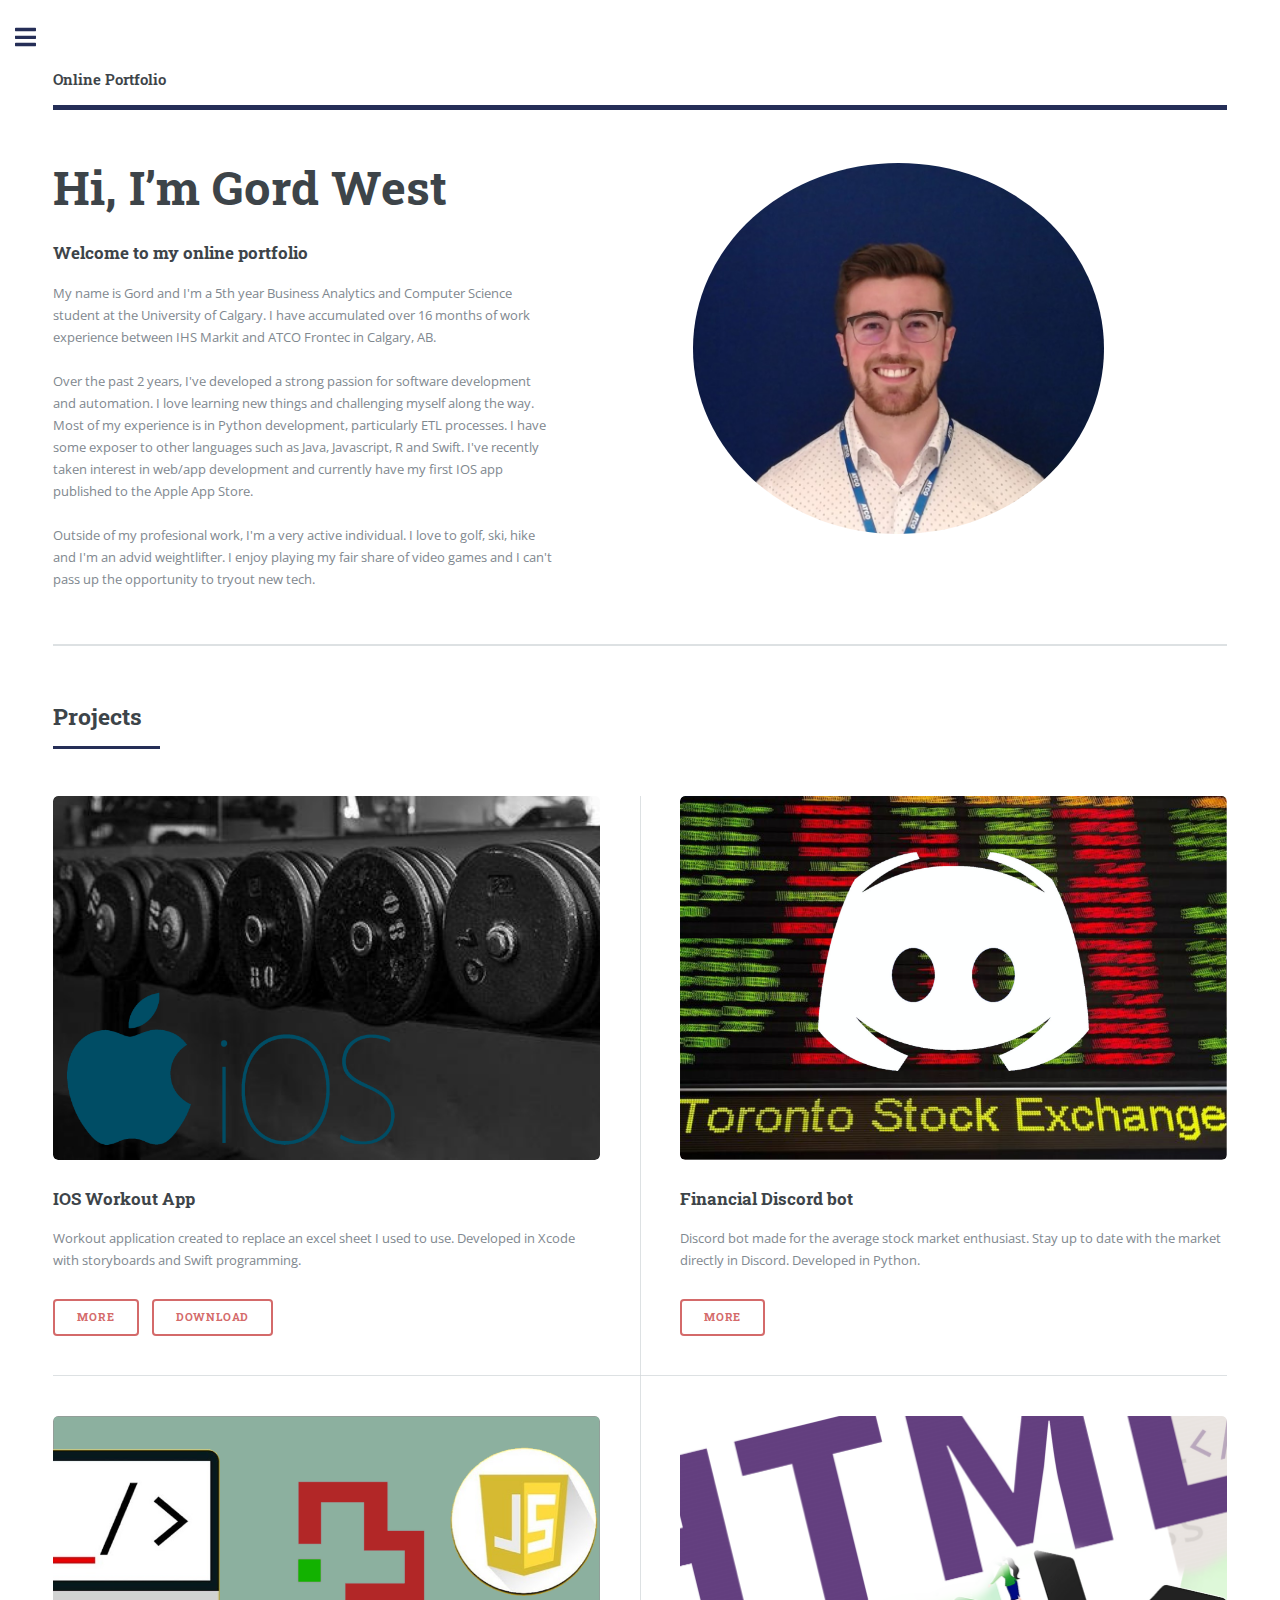
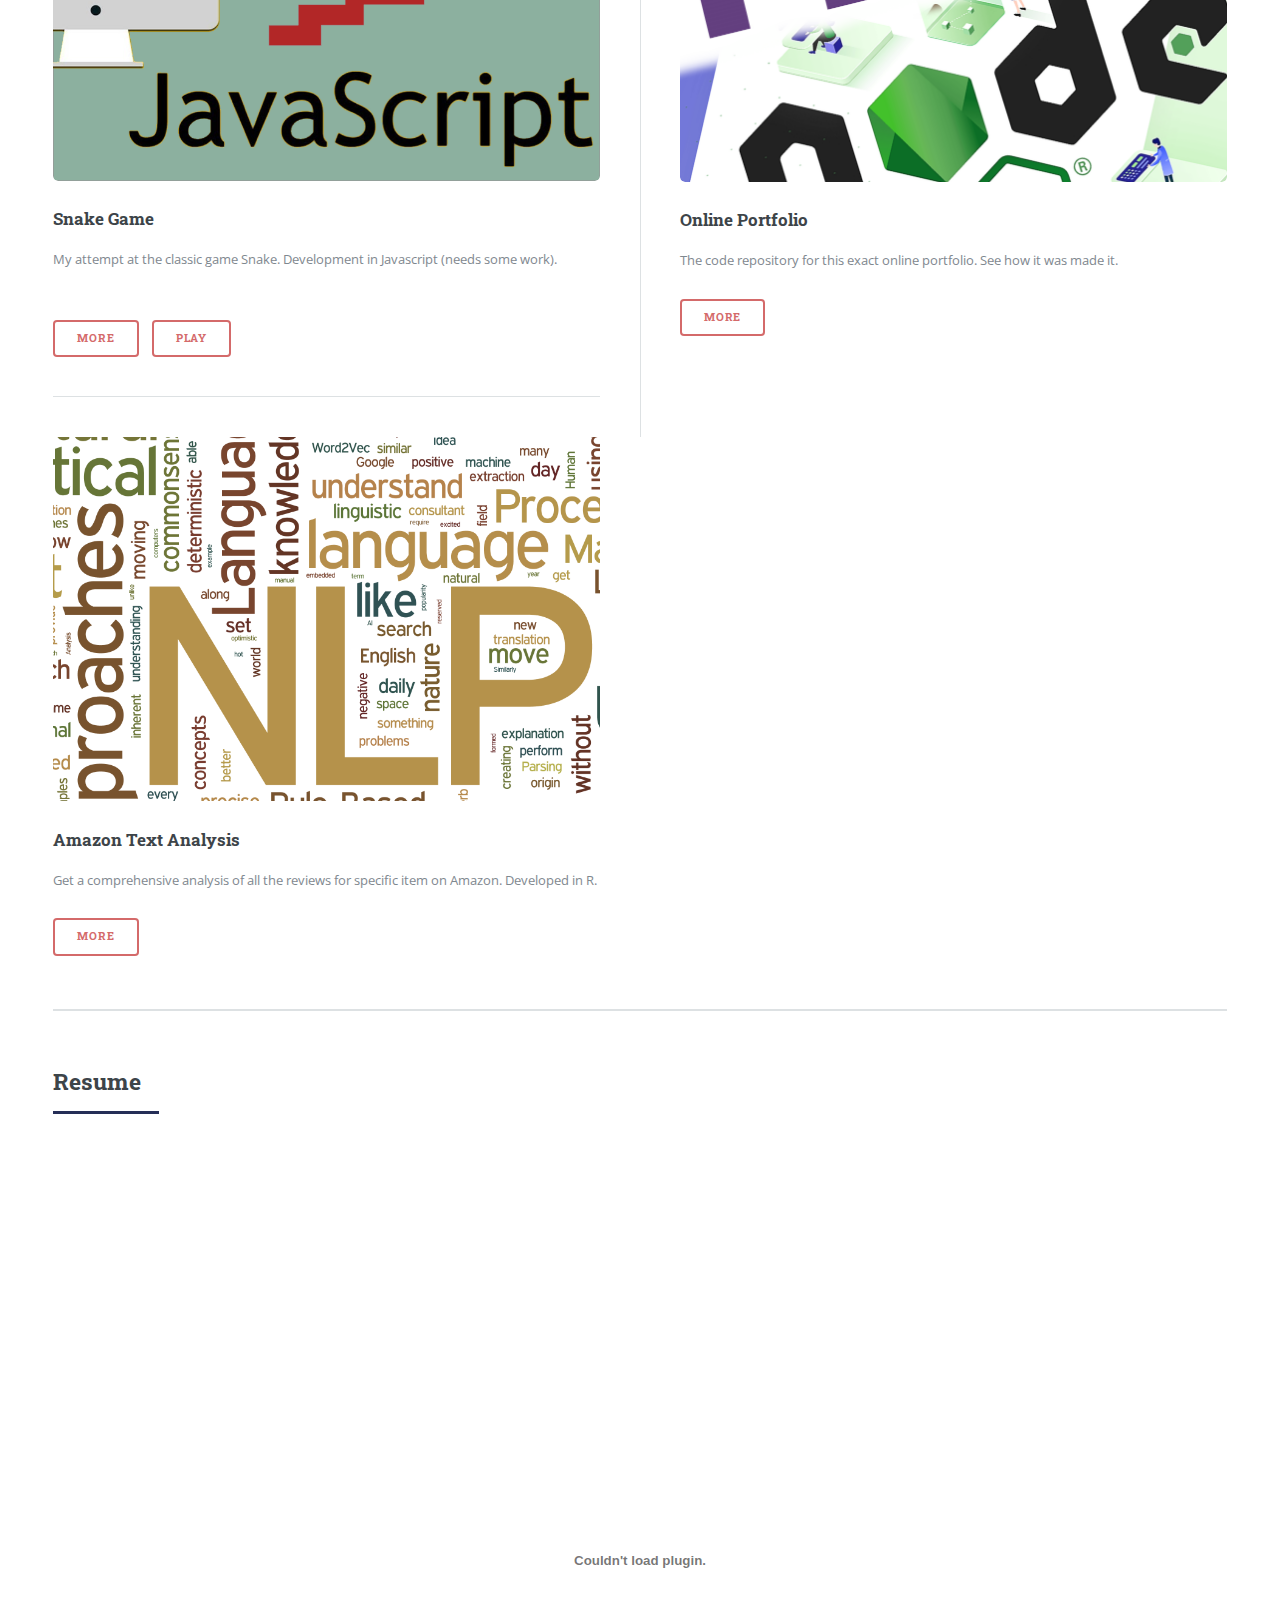
==== index.html @ b7130856 "add files" ====
<!DOCTYPE HTML>
<html>
	<head>
		<title>Homepage</title>
		<meta charset="utf-8" />
		<meta name="viewport" content="width=device-width, initial-scale=1, user-scalable=no" />
		<link rel="stylesheet" href="assets/css/main.css" />
	</head>
	<body class="is-preload">
		<!-- Wrapper -->
			<div id="wrapper">
				<!-- Main -->
					<div id="main">
						<div class="inner">
							<!-- Header -->
								<header id="header">
									<a href="#" class="logo"><strong>Online Portfolio</strong></a>
								</header>
							<!-- Banner -->
								<section id="banner">
									<div class="content">
										<header>
											<h1>Hi, I’m Gord West</h1>
											<h3>Welcome to my online portfolio</h3>
										</header>
										<p style="padding-right: 30px;">
											My name is Gord and I'm a 5th year Business Analytics and Computer Science student at the University of Calgary. I have accumulated over 16 months of work experience between IHS Markit and ATCO Frontec in Calgary, AB.<br/> <br/>
											Over the past 2 years, I've developed a strong passion for software development and automation. I love learning new things and challenging myself along the way. Most of my experience is in Python development, particularly ETL processes. I have some exposer to other languages such as Java, Javascript, R and Swift. I've recently taken interest in web/app development and currently have my first IOS app published to the Apple App Store. <br/><br/>
											Outside of my profesional work, I'm a very active individual. I love to golf, ski, hike and I'm an advid weightlifter. I enjoy playing my fair share of video games and I can't pass up the opportunity to tryout new tech.
										</p>
									</div>
									<span class="image object"> 
										<img class="image object" src="images/GW_ID.jpg" alt="" style="height: auto; max-width: 70%; border-radius: 50%;"/>
									</span>
								</section>
							<!-- Section (projects) -->
								<section id="projects">
									<header class="major">
										<h2>Projects</h2>
									</header>
									<div class="posts">
										<article>
											<a href="https://github.com/gordwest/IOS_Workout_App" class="image"><img src="images/gym.png" alt="" /></a>
											<h3>IOS Workout App</h3>
											<p>Workout application created to replace an excel sheet I used to use. Developed in Xcode with storyboards and Swift programming.</p>
											<ul class="actions">
												<li><a href="https://github.com/gordwest/IOS_Workout_App" class="button">More</a></li>
												<li><a href="https://apps.apple.com/app/id1525168308" class="button">Download</a></li>
											</ul>
										</article>
										<article>
											<a href="https://github.com/gordwest/DiscordStockBot" class="image"><img src="images/discord.png" alt="" /></a>
											<h3>Financial Discord bot</h3>
											<p>Discord bot made for the average stock market enthusiast. Stay up to date with the market directly in Discord. Developed in Python.</p>
											<ul class="actions">
												<li><a href="https://github.com/gordwest/DiscordStockBot" class="button">More</a></li>
											</ul>
										</article>
										<article>
											<a href="https://github.com/gordwest/Snake-Game" class="image"><img src="images/snake.png" alt="" /></a>
											<h3>Snake Game</h3>
											<p>My attempt at the classic game Snake. Development in Javascript (needs some work). <br/><br/></p>
											<ul class="actions">
												<li><a href="https://github.com/gordwest/Snake-Game" class="button">More</a></li>
												<li><a href="snake_game/index.html" class="button">Play</a></li>
											</ul>
										</article>
										<article>
											<a href="https://github.com/gordwest/gordwest.github.io" class="image"><img src="images/website.png" alt="" /></a>
											<h3>Online Portfolio</h3>
											<p>The code repository for this exact online portfolio. See how it was made it.</p>
											<ul class="actions">
												<li><a href="https://github.com/gordwest/gordwest.github.io" class="button">More</a></li>
											</ul>
										</article>
										<article>
											<a href="https://github.com/gordwest/AmazonNLP" class="image"><img src="images/NLP.png" alt="" /></a>
											<h3>Amazon Text Analysis</h3>
											<p>Get a comprehensive analysis of all the reviews for specific item on Amazon. Developed in R.</p>
											<ul class="actions">
												<li><a href="https://github.com/gordwest/AmazonNLP" class="button">More</a></li>
											</ul>
										</article>
									</div>
								</section>
								<!--Section (resume)-->
								<section id="resume">
									<header class="major">
										<h2>Resume</h2>
									</header>
									<embed src="images/GWResume.pdf" type="application/pdf" width="100%" height="800px">
								</section>
						</div>
					</div>
				<!-- Sidebar -->
					<div id="sidebar">
						<div class="inner">
							<!-- Menu -->
								<nav id="menu">
									<header class="major">
										<h2>Navigation</h2>
									</header>
									<ul>
										<li><a href="#header">Homepage</a></li>
										<li><a href="#projects">Projects</a></li>
										<li><a href="#resume">Resume</a></li>
									</ul>
								</nav>
							<!-- Section -->
								<section>
									<header class="major">
										<h2>Get in touch</h2>
									</header>
									<p>I am always looking for new connections as well as feedback or suggestions. Thank you for taking the time to view my online protfolio and have a great day. Cheers!</p>
									<ul class="contact">
										<li class="icon solid fa-envelope"><a href="mailto:gordpwest@gmail.com">gordpwest@gmail.com</a></li>
										<li class="icon brands fa-linkedin"><a href="https://www.linkedin.com/in/gordonwest154690/">LinkedIn</a></li>
										<li class="icon brands fa-github"><a href="https://github.com/gordwest">GitHub</a></li>
										<li class="icon solid fa-home">Calgary, AB</li>
									</ul>
								</section>

							<!-- Footer -->
								<footer id="footer">
									<p class="copyright">&copy; Gord West. All rights reserved.</p>
								</footer>
						</div>
					</div>
			</div>

		<!-- Scripts -->
			<script src="assets/js/jquery.min.js"></script>
			<script src="assets/js/browser.min.js"></script>
			<script src="assets/js/breakpoints.min.js"></script>
			<script src="assets/js/util.js"></script>
			<script src="assets/js/main.js"></script>

	</body>
</html>
---- assets/css/main.css ----
@import url(fontawesome-all.min.css);
@import url("https://fonts.googleapis.com/css?family=Open+Sans:400,600,400italic,600italic|Roboto+Slab:400,700");
/*
	Editorial by HTML5 UP
	html5up.net | @ajlkn
	Free for personal and commercial use under the CCA 3.0 license (html5up.net/license)
*/
html, body, div, span, applet, object,
iframe, h1, h2, h3, h4, h5, h6, p, blockquote,
pre, a, abbr, acronym, address, big, cite,
code, del, dfn, em, img, ins, kbd, q, s, samp,
small, strike, strong, sub, sup, tt, var, b,
u, i, center, dl, dt, dd, ol, ul, li, fieldset,
form, label, legend, table, caption, tbody,
tfoot, thead, tr, th, td, article, aside,
canvas, details, embed, figure, figcaption,
footer, header, hgroup, menu, nav, output, ruby,
section, summary, time, mark, audio, video {
  margin: 0;
  padding: 0;
  border: 0;
  font-size: 100%;
  font: inherit;
  vertical-align: baseline; }

article, aside, details, figcaption, figure,
footer, header, hgroup, menu, nav, section {
  display: block; }

body {
  line-height: 1; }

ol, ul {
  list-style: none; }

blockquote, q {
  quotes: none; }
  blockquote:before, blockquote:after, q:before, q:after {
    content: '';
    content: none; }

table {
  border-collapse: collapse;
  border-spacing: 0; }

body {
  -webkit-text-size-adjust: none; }

mark {
  background-color: transparent;
  color: inherit; }

input::-moz-focus-inner {
  border: 0;
  padding: 0; }

input, select, textarea {
  -moz-appearance: none;
  -webkit-appearance: none;
  -ms-appearance: none;
  appearance: none; }

/* Basic */
@-ms-viewport {
  width: device-width; }

body {
  -ms-overflow-style: scrollbar; }

@media screen and (max-width: 480px) {
  html, body {
    min-width: 320px; } }

html {
  box-sizing: border-box; }

*, *:before, *:after {
  box-sizing: inherit; }

body {
  background: #ffffff; }
  body.is-preload *, body.is-preload *:before, body.is-preload *:after, body.is-resizing *, body.is-resizing *:before, body.is-resizing *:after {
    -moz-animation: none !important;
    -webkit-animation: none !important;
    -ms-animation: none !important;
    animation: none !important;
    -moz-transition: none !important;
    -webkit-transition: none !important;
    -ms-transition: none !important;
    transition: none !important; }

/* Type */
body, input, select, textarea {
  color: #7f888f;
  font-family: "Open Sans", sans-serif;
  font-size: 13pt;
  font-weight: 400;
  line-height: 1.65; }
  @media screen and (max-width: 1680px) {
    body, input, select, textarea {
      font-size: 11pt; } }
  @media screen and (max-width: 1280px) {
    body, input, select, textarea {
      font-size: 10pt; } }
  @media screen and (max-width: 360px) {
    body, input, select, textarea {
      font-size: 9pt; } }

a {
  -moz-transition: color 0.2s ease-in-out, border-bottom-color 0.2s ease-in-out;
  -webkit-transition: color 0.2s ease-in-out, border-bottom-color 0.2s ease-in-out;
  -ms-transition: color 0.2s ease-in-out, border-bottom-color 0.2s ease-in-out;
  transition: color 0.2s ease-in-out, border-bottom-color 0.2s ease-in-out;
  border-bottom: dotted 1px;
  color: #252e57;
  text-decoration: none; }
  a:hover {
    border-bottom-color: #252e57;
    color: #252e57 !important; }
    a:hover strong {
      color: inherit; }

strong, b {
  color: #3d4449;
  font-weight: 600; }

em, i {
  font-style: italic; }

p {
  margin: 0 0 2em 0; }

h1, h2, h3, h4, h5, h6 {
  color: #3d4449;
  font-family: "Roboto Slab", serif;
  font-weight: 700;
  line-height: 1.5;
  margin: 0 0 1em 0; }
  h1 a, h2 a, h3 a, h4 a, h5 a, h6 a {
    color: inherit;
    text-decoration: none;
    border-bottom: 0; }

h1 {
  font-size: 4em;
  margin: 0 0 0.5em 0;
  line-height: 1.3; }

h2 {
  font-size: 1.75em; }

h3 {
  font-size: 1.25em; }

h4 {
  font-size: 1.1em; }

h5 {
  font-size: 0.9em; }

h6 {
  font-size: 0.7em; }

@media screen and (max-width: 1680px) {
  h1 {
    font-size: 3.5em; } }

@media screen and (max-width: 980px) {
  h1 {
    font-size: 3.25em; } }

@media screen and (max-width: 736px) {
  h1 {
    font-size: 2em;
    line-height: 1.4; }
  h2 {
    font-size: 1.5em; } }

sub {
  font-size: 0.8em;
  position: relative;
  top: 0.5em; }

sup {
  font-size: 0.8em;
  position: relative;
  top: -0.5em; }

blockquote {
  border-left: solid 3px rgba(210, 215, 217, 0.75);
  font-style: italic;
  margin: 0 0 2em 0;
  padding: 0.5em 0 0.5em 2em; }

code {
  background: rgba(230, 235, 237, 0.25);
  border-radius: 0.375em;
  border: solid 1px rgba(210, 215, 217, 0.75);
  font-family: "Courier New", monospace;
  font-size: 0.9em;
  margin: 0 0.25em;
  padding: 0.25em 0.65em; }

pre {
  -webkit-overflow-scrolling: touch;
  font-family: "Courier New", monospace;
  font-size: 0.9em;
  margin: 0 0 2em 0; }
  pre code {
    display: block;
    line-height: 1.75;
    padding: 1em 1.5em;
    overflow-x: auto; }

hr {
  border: 0;
  border-bottom: solid 1px rgba(210, 215, 217, 0.75);
  margin: 2em 0; }
  hr.major {
    margin: 3em 0; }

.align-left {
  text-align: left; }

.align-center {
  text-align: center; }

.align-right {
  text-align: right; }

/* Row */
.row {
  display: flex;
  flex-wrap: wrap;
  box-sizing: border-box;
  align-items: stretch; }
  .row > * {
    box-sizing: border-box; }
  .row.gtr-uniform > * > :last-child {
    margin-bottom: 0; }
  .row.aln-left {
    justify-content: flex-start; }
  .row.aln-center {
    justify-content: center; }
  .row.aln-right {
    justify-content: flex-end; }
  .row.aln-top {
    align-items: flex-start; }
  .row.aln-middle {
    align-items: center; }
  .row.aln-bottom {
    align-items: flex-end; }
  .row > .imp {
    order: -1; }
  .row > .col-1 {
    width: 8.33333%; }
  .row > .off-1 {
    margin-left: 8.33333%; }
  .row > .col-2 {
    width: 16.66667%; }
  .row > .off-2 {
    margin-left: 16.66667%; }
  .row > .col-3 {
    width: 25%; }
  .row > .off-3 {
    margin-left: 25%; }
  .row > .col-4 {
    width: 33.33333%; }
  .row > .off-4 {
    margin-left: 33.33333%; }
  .row > .col-5 {
    width: 41.66667%; }
  .row > .off-5 {
    margin-left: 41.66667%; }
  .row > .col-6 {
    width: 50%; }
  .row > .off-6 {
    margin-left: 50%; }
  .row > .col-7 {
    width: 58.33333%; }
  .row > .off-7 {
    margin-left: 58.33333%; }
  .row > .col-8 {
    width: 66.66667%; }
  .row > .off-8 {
    margin-left: 66.66667%; }
  .row > .col-9 {
    width: 75%; }
  .row > .off-9 {
    margin-left: 75%; }
  .row > .col-10 {
    width: 83.33333%; }
  .row > .off-10 {
    margin-left: 83.33333%; }
  .row > .col-11 {
    width: 91.66667%; }
  .row > .off-11 {
    margin-left: 91.66667%; }
  .row > .col-12 {
    width: 100%; }
  .row > .off-12 {
    margin-left: 100%; }
  .row.gtr-0 {
    margin-top: 0;
    margin-left: 0em; }
    .row.gtr-0 > * {
      padding: 0 0 0 0em; }
    .row.gtr-0.gtr-uniform {
      margin-top: 0em; }
      .row.gtr-0.gtr-uniform > * {
        padding-top: 0em; }
  .row.gtr-25 {
    margin-top: 0;
    margin-left: -0.375em; }
    .row.gtr-25 > * {
      padding: 0 0 0 0.375em; }
    .row.gtr-25.gtr-uniform {
      margin-top: -0.375em; }
      .row.gtr-25.gtr-uniform > * {
        padding-top: 0.375em; }
  .row.gtr-50 {
    margin-top: 0;
    margin-left: -0.75em; }
    .row.gtr-50 > * {
      padding: 0 0 0 0.75em; }
    .row.gtr-50.gtr-uniform {
      margin-top: -0.75em; }
      .row.gtr-50.gtr-uniform > * {
        padding-top: 0.75em; }
  .row {
    margin-top: 0;
    margin-left: -1.5em; }
    .row > * {
      padding: 0 0 0 1.5em; }
    .row.gtr-uniform {
      margin-top: -1.5em; }
      .row.gtr-uniform > * {
        padding-top: 1.5em; }
  .row.gtr-150 {
    margin-top: 0;
    margin-left: -2.25em; }
    .row.gtr-150 > * {
      padding: 0 0 0 2.25em; }
    .row.gtr-150.gtr-uniform {
      margin-top: -2.25em; }
      .row.gtr-150.gtr-uniform > * {
        padding-top: 2.25em; }
  .row.gtr-200 {
    margin-top: 0;
    margin-left: -3em; }
    .row.gtr-200 > * {
      padding: 0 0 0 3em; }
    .row.gtr-200.gtr-uniform {
      margin-top: -3em; }
      .row.gtr-200.gtr-uniform > * {
        padding-top: 3em; }
  @media screen and (max-width: 1680px) {
    .row {
      display: flex;
      flex-wrap: wrap;
      box-sizing: border-box;
      align-items: stretch; }
      .row > * {
        box-sizing: border-box; }
      .row.gtr-uniform > * > :last-child {
        margin-bottom: 0; }
      .row.aln-left {
        justify-content: flex-start; }
      .row.aln-center {
        justify-content: center; }
      .row.aln-right {
        justify-content: flex-end; }
      .row.aln-top {
        align-items: flex-start; }
      .row.aln-middle {
        align-items: center; }
      .row.aln-bottom {
        align-items: flex-end; }
      .row > .imp-xlarge {
        order: -1; }
      .row > .col-1-xlarge {
        width: 8.33333%; }
      .row > .off-1-xlarge {
        margin-left: 8.33333%; }
      .row > .col-2-xlarge {
        width: 16.66667%; }
      .row > .off-2-xlarge {
        margin-left: 16.66667%; }
      .row > .col-3-xlarge {
        width: 25%; }
      .row > .off-3-xlarge {
        margin-left: 25%; }
      .row > .col-4-xlarge {
        width: 33.33333%; }
      .row > .off-4-xlarge {
        margin-left: 33.33333%; }
      .row > .col-5-xlarge {
        width: 41.66667%; }
      .row > .off-5-xlarge {
        margin-left: 41.66667%; }
      .row > .col-6-xlarge {
        width: 50%; }
      .row > .off-6-xlarge {
        margin-left: 50%; }
      .row > .col-7-xlarge {
        width: 58.33333%; }
      .row > .off-7-xlarge {
        margin-left: 58.33333%; }
      .row > .col-8-xlarge {
        width: 66.66667%; }
      .row > .off-8-xlarge {
        margin-left: 66.66667%; }
      .row > .col-9-xlarge {
        width: 75%; }
      .row > .off-9-xlarge {
        margin-left: 75%; }
      .row > .col-10-xlarge {
        width: 83.33333%; }
      .row > .off-10-xlarge {
        margin-left: 83.33333%; }
      .row > .col-11-xlarge {
        width: 91.66667%; }
      .row > .off-11-xlarge {
        margin-left: 91.66667%; }
      .row > .col-12-xlarge {
        width: 100%; }
      .row > .off-12-xlarge {
        margin-left: 100%; }
      .row.gtr-0 {
        margin-top: 0;
        margin-left: 0em; }
        .row.gtr-0 > * {
          padding: 0 0 0 0em; }
        .row.gtr-0.gtr-uniform {
          margin-top: 0em; }
          .row.gtr-0.gtr-uniform > * {
            padding-top: 0em; }
      .row.gtr-25 {
        margin-top: 0;
        margin-left: -0.375em; }
        .row.gtr-25 > * {
          padding: 0 0 0 0.375em; }
        .row.gtr-25.gtr-uniform {
          margin-top: -0.375em; }
          .row.gtr-25.gtr-uniform > * {
            padding-top: 0.375em; }
      .row.gtr-50 {
        margin-top: 0;
        margin-left: -0.75em; }
        .row.gtr-50 > * {
          padding: 0 0 0 0.75em; }
        .row.gtr-50.gtr-uniform {
          margin-top: -0.75em; }
          .row.gtr-50.gtr-uniform > * {
            padding-top: 0.75em; }
      .row {
        margin-top: 0;
        margin-left: -1.5em; }
        .row > * {
          padding: 0 0 0 1.5em; }
        .row.gtr-uniform {
          margin-top: -1.5em; }
          .row.gtr-uniform > * {
            padding-top: 1.5em; }
      .row.gtr-150 {
        margin-top: 0;
        margin-left: -2.25em; }
        .row.gtr-150 > * {
          padding: 0 0 0 2.25em; }
        .row.gtr-150.gtr-uniform {
          margin-top: -2.25em; }
          .row.gtr-150.gtr-uniform > * {
            padding-top: 2.25em; }
      .row.gtr-200 {
        margin-top: 0;
        margin-left: -3em; }
        .row.gtr-200 > * {
          padding: 0 0 0 3em; }
        .row.gtr-200.gtr-uniform {
          margin-top: -3em; }
          .row.gtr-200.gtr-uniform > * {
            padding-top: 3em; } }
  @media screen and (max-width: 1280px) {
    .row {
      display: flex;
      flex-wrap: wrap;
      box-sizing: border-box;
      align-items: stretch; }
      .row > * {
        box-sizing: border-box; }
      .row.gtr-uniform > * > :last-child {
        margin-bottom: 0; }
      .row.aln-left {
        justify-content: flex-start; }
      .row.aln-center {
        justify-content: center; }
      .row.aln-right {
        justify-content: flex-end; }
      .row.aln-top {
        align-items: flex-start; }
      .row.aln-middle {
        align-items: center; }
      .row.aln-bottom {
        align-items: flex-end; }
      .row > .imp-large {
        order: -1; }
      .row > .col-1-large {
        width: 8.33333%; }
      .row > .off-1-large {
        margin-left: 8.33333%; }
      .row > .col-2-large {
        width: 16.66667%; }
      .row > .off-2-large {
        margin-left: 16.66667%; }
      .row > .col-3-large {
        width: 25%; }
      .row > .off-3-large {
        margin-left: 25%; }
      .row > .col-4-large {
        width: 33.33333%; }
      .row > .off-4-large {
        margin-left: 33.33333%; }
      .row > .col-5-large {
        width: 41.66667%; }
      .row > .off-5-large {
        margin-left: 41.66667%; }
      .row > .col-6-large {
        width: 50%; }
      .row > .off-6-large {
        margin-left: 50%; }
      .row > .col-7-large {
        width: 58.33333%; }
      .row > .off-7-large {
        margin-left: 58.33333%; }
      .row > .col-8-large {
        width: 66.66667%; }
      .row > .off-8-large {
        margin-left: 66.66667%; }
      .row > .col-9-large {
        width: 75%; }
      .row > .off-9-large {
        margin-left: 75%; }
      .row > .col-10-large {
        width: 83.33333%; }
      .row > .off-10-large {
        margin-left: 83.33333%; }
      .row > .col-11-large {
        width: 91.66667%; }
      .row > .off-11-large {
        margin-left: 91.66667%; }
      .row > .col-12-large {
        width: 100%; }
      .row > .off-12-large {
        margin-left: 100%; }
      .row.gtr-0 {
        margin-top: 0;
        margin-left: 0em; }
        .row.gtr-0 > * {
          padding: 0 0 0 0em; }
        .row.gtr-0.gtr-uniform {
          margin-top: 0em; }
          .row.gtr-0.gtr-uniform > * {
            padding-top: 0em; }
      .row.gtr-25 {
        margin-top: 0;
        margin-left: -0.375em; }
        .row.gtr-25 > * {
          padding: 0 0 0 0.375em; }
        .row.gtr-25.gtr-uniform {
          margin-top: -0.375em; }
          .row.gtr-25.gtr-uniform > * {
            padding-top: 0.375em; }
      .row.gtr-50 {
        margin-top: 0;
        margin-left: -0.75em; }
        .row.gtr-50 > * {
          padding: 0 0 0 0.75em; }
        .row.gtr-50.gtr-uniform {
          margin-top: -0.75em; }
          .row.gtr-50.gtr-uniform > * {
            padding-top: 0.75em; }
      .row {
        margin-top: 0;
        margin-left: -1.5em; }
        .row > * {
          padding: 0 0 0 1.5em; }
        .row.gtr-uniform {
          margin-top: -1.5em; }
          .row.gtr-uniform > * {
            padding-top: 1.5em; }
      .row.gtr-150 {
        margin-top: 0;
        margin-left: -2.25em; }
        .row.gtr-150 > * {
          padding: 0 0 0 2.25em; }
        .row.gtr-150.gtr-uniform {
          margin-top: -2.25em; }
          .row.gtr-150.gtr-uniform > * {
            padding-top: 2.25em; }
      .row.gtr-200 {
        margin-top: 0;
        margin-left: -3em; }
        .row.gtr-200 > * {
          padding: 0 0 0 3em; }
        .row.gtr-200.gtr-uniform {
          margin-top: -3em; }
          .row.gtr-200.gtr-uniform > * {
            padding-top: 3em; } }
  @media screen and (max-width: 980px) {
    .row {
      display: flex;
      flex-wrap: wrap;
      box-sizing: border-box;
      align-items: stretch; }
      .row > * {
        box-sizing: border-box; }
      .row.gtr-uniform > * > :last-child {
        margin-bottom: 0; }
      .row.aln-left {
        justify-content: flex-start; }
      .row.aln-center {
        justify-content: center; }
      .row.aln-right {
        justify-content: flex-end; }
      .row.aln-top {
        align-items: flex-start; }
      .row.aln-middle {
        align-items: center; }
      .row.aln-bottom {
        align-items: flex-end; }
      .row > .imp-medium {
        order: -1; }
      .row > .col-1-medium {
        width: 8.33333%; }
      .row > .off-1-medium {
        margin-left: 8.33333%; }
      .row > .col-2-medium {
        width: 16.66667%; }
      .row > .off-2-medium {
        margin-left: 16.66667%; }
      .row > .col-3-medium {
        width: 25%; }
      .row > .off-3-medium {
        margin-left: 25%; }
      .row > .col-4-medium {
        width: 33.33333%; }
      .row > .off-4-medium {
        margin-left: 33.33333%; }
      .row > .col-5-medium {
        width: 41.66667%; }
      .row > .off-5-medium {
        margin-left: 41.66667%; }
      .row > .col-6-medium {
        width: 50%; }
      .row > .off-6-medium {
        margin-left: 50%; }
      .row > .col-7-medium {
        width: 58.33333%; }
      .row > .off-7-medium {
        margin-left: 58.33333%; }
      .row > .col-8-medium {
        width: 66.66667%; }
      .row > .off-8-medium {
        margin-left: 66.66667%; }
      .row > .col-9-medium {
        width: 75%; }
      .row > .off-9-medium {
        margin-left: 75%; }
      .row > .col-10-medium {
        width: 83.33333%; }
      .row > .off-10-medium {
        margin-left: 83.33333%; }
      .row > .col-11-medium {
        width: 91.66667%; }
      .row > .off-11-medium {
        margin-left: 91.66667%; }
      .row > .col-12-medium {
        width: 100%; }
      .row > .off-12-medium {
        margin-left: 100%; }
      .row.gtr-0 {
        margin-top: 0;
        margin-left: 0em; }
        .row.gtr-0 > * {
          padding: 0 0 0 0em; }
        .row.gtr-0.gtr-uniform {
          margin-top: 0em; }
          .row.gtr-0.gtr-uniform > * {
            padding-top: 0em; }
      .row.gtr-25 {
        margin-top: 0;
        margin-left: -0.375em; }
        .row.gtr-25 > * {
          padding: 0 0 0 0.375em; }
        .row.gtr-25.gtr-uniform {
          margin-top: -0.375em; }
          .row.gtr-25.gtr-uniform > * {
            padding-top: 0.375em; }
      .row.gtr-50 {
        margin-top: 0;
        margin-left: -0.75em; }
        .row.gtr-50 > * {
          padding: 0 0 0 0.75em; }
        .row.gtr-50.gtr-uniform {
          margin-top: -0.75em; }
          .row.gtr-50.gtr-uniform > * {
            padding-top: 0.75em; }
      .row {
        margin-top: 0;
        margin-left: -1.5em; }
        .row > * {
          padding: 0 0 0 1.5em; }
        .row.gtr-uniform {
          margin-top: -1.5em; }
          .row.gtr-uniform > * {
            padding-top: 1.5em; }
      .row.gtr-150 {
        margin-top: 0;
        margin-left: -2.25em; }
        .row.gtr-150 > * {
          padding: 0 0 0 2.25em; }
        .row.gtr-150.gtr-uniform {
          margin-top: -2.25em; }
          .row.gtr-150.gtr-uniform > * {
            padding-top: 2.25em; }
      .row.gtr-200 {
        margin-top: 0;
        margin-left: -3em; }
        .row.gtr-200 > * {
          padding: 0 0 0 3em; }
        .row.gtr-200.gtr-uniform {
          margin-top: -3em; }
          .row.gtr-200.gtr-uniform > * {
            padding-top: 3em; } }
  @media screen and (max-width: 736px) {
    .row {
      display: flex;
      flex-wrap: wrap;
      box-sizing: border-box;
      align-items: stretch; }
      .row > * {
        box-sizing: border-box; }
      .row.gtr-uniform > * > :last-child {
        margin-bottom: 0; }
      .row.aln-left {
        justify-content: flex-start; }
      .row.aln-center {
        justify-content: center; }
      .row.aln-right {
        justify-content: flex-end; }
      .row.aln-top {
        align-items: flex-start; }
      .row.aln-middle {
        align-items: center; }
      .row.aln-bottom {
        align-items: flex-end; }
      .row > .imp-small {
        order: -1; }
      .row > .col-1-small {
        width: 8.33333%; }
      .row > .off-1-small {
        margin-left: 8.33333%; }
      .row > .col-2-small {
        width: 16.66667%; }
      .row > .off-2-small {
        margin-left: 16.66667%; }
      .row > .col-3-small {
        width: 25%; }
      .row > .off-3-small {
        margin-left: 25%; }
      .row > .col-4-small {
        width: 33.33333%; }
      .row > .off-4-small {
        margin-left: 33.33333%; }
      .row > .col-5-small {
        width: 41.66667%; }
      .row > .off-5-small {
        margin-left: 41.66667%; }
      .row > .col-6-small {
        width: 50%; }
      .row > .off-6-small {
        margin-left: 50%; }
      .row > .col-7-small {
        width: 58.33333%; }
      .row > .off-7-small {
        margin-left: 58.33333%; }
      .row > .col-8-small {
        width: 66.66667%; }
      .row > .off-8-small {
        margin-left: 66.66667%; }
      .row > .col-9-small {
        width: 75%; }
      .row > .off-9-small {
        margin-left: 75%; }
      .row > .col-10-small {
        width: 83.33333%; }
      .row > .off-10-small {
        margin-left: 83.33333%; }
      .row > .col-11-small {
        width: 91.66667%; }
      .row > .off-11-small {
        margin-left: 91.66667%; }
      .row > .col-12-small {
        width: 100%; }
      .row > .off-12-small {
        margin-left: 100%; }
      .row.gtr-0 {
        margin-top: 0;
        margin-left: 0em; }
        .row.gtr-0 > * {
          padding: 0 0 0 0em; }
        .row.gtr-0.gtr-uniform {
          margin-top: 0em; }
          .row.gtr-0.gtr-uniform > * {
            padding-top: 0em; }
      .row.gtr-25 {
        margin-top: 0;
        margin-left: -0.375em; }
        .row.gtr-25 > * {
          padding: 0 0 0 0.375em; }
        .row.gtr-25.gtr-uniform {
          margin-top: -0.375em; }
          .row.gtr-25.gtr-uniform > * {
            padding-top: 0.375em; }
      .row.gtr-50 {
        margin-top: 0;
        margin-left: -0.75em; }
        .row.gtr-50 > * {
          padding: 0 0 0 0.75em; }
        .row.gtr-50.gtr-uniform {
          margin-top: -0.75em; }
          .row.gtr-50.gtr-uniform > * {
            padding-top: 0.75em; }
      .row {
        margin-top: 0;
        margin-left: -1.5em; }
        .row > * {
          padding: 0 0 0 1.5em; }
        .row.gtr-uniform {
          margin-top: -1.5em; }
          .row.gtr-uniform > * {
            padding-top: 1.5em; }
      .row.gtr-150 {
        margin-top: 0;
        margin-left: -2.25em; }
        .row.gtr-150 > * {
          padding: 0 0 0 2.25em; }
        .row.gtr-150.gtr-uniform {
          margin-top: -2.25em; }
          .row.gtr-150.gtr-uniform > * {
            padding-top: 2.25em; }
      .row.gtr-200 {
        margin-top: 0;
        margin-left: -3em; }
        .row.gtr-200 > * {
          padding: 0 0 0 3em; }
        .row.gtr-200.gtr-uniform {
          margin-top: -3em; }
          .row.gtr-200.gtr-uniform > * {
            padding-top: 3em; } }
  @media screen and (max-width: 480px) {
    .row {
      display: flex;
      flex-wrap: wrap;
      box-sizing: border-box;
      align-items: stretch; }
      .row > * {
        box-sizing: border-box; }
      .row.gtr-uniform > * > :last-child {
        margin-bottom: 0; }
      .row.aln-left {
        justify-content: flex-start; }
      .row.aln-center {
        justify-content: center; }
      .row.aln-right {
        justify-content: flex-end; }
      .row.aln-top {
        align-items: flex-start; }
      .row.aln-middle {
        align-items: center; }
      .row.aln-bottom {
        align-items: flex-end; }
      .row > .imp-xsmall {
        order: -1; }
      .row > .col-1-xsmall {
        width: 8.33333%; }
      .row > .off-1-xsmall {
        margin-left: 8.33333%; }
      .row > .col-2-xsmall {
        width: 16.66667%; }
      .row > .off-2-xsmall {
        margin-left: 16.66667%; }
      .row > .col-3-xsmall {
        width: 25%; }
      .row > .off-3-xsmall {
        margin-left: 25%; }
      .row > .col-4-xsmall {
        width: 33.33333%; }
      .row > .off-4-xsmall {
        margin-left: 33.33333%; }
      .row > .col-5-xsmall {
        width: 41.66667%; }
      .row > .off-5-xsmall {
        margin-left: 41.66667%; }
      .row > .col-6-xsmall {
        width: 50%; }
      .row > .off-6-xsmall {
        margin-left: 50%; }
      .row > .col-7-xsmall {
        width: 58.33333%; }
      .row > .off-7-xsmall {
        margin-left: 58.33333%; }
      .row > .col-8-xsmall {
        width: 66.66667%; }
      .row > .off-8-xsmall {
        margin-left: 66.66667%; }
      .row > .col-9-xsmall {
        width: 75%; }
      .row > .off-9-xsmall {
        margin-left: 75%; }
      .row > .col-10-xsmall {
        width: 83.33333%; }
      .row > .off-10-xsmall {
        margin-left: 83.33333%; }
      .row > .col-11-xsmall {
        width: 91.66667%; }
      .row > .off-11-xsmall {
        margin-left: 91.66667%; }
      .row > .col-12-xsmall {
        width: 100%; }
      .row > .off-12-xsmall {
        margin-left: 100%; }
      .row.gtr-0 {
        margin-top: 0;
        margin-left: 0em; }
        .row.gtr-0 > * {
          padding: 0 0 0 0em; }
        .row.gtr-0.gtr-uniform {
          margin-top: 0em; }
          .row.gtr-0.gtr-uniform > * {
            padding-top: 0em; }
      .row.gtr-25 {
        margin-top: 0;
        margin-left: -0.375em; }
        .row.gtr-25 > * {
          padding: 0 0 0 0.375em; }
        .row.gtr-25.gtr-uniform {
          margin-top: -0.375em; }
          .row.gtr-25.gtr-uniform > * {
            padding-top: 0.375em; }
      .row.gtr-50 {
        margin-top: 0;
        margin-left: -0.75em; }
        .row.gtr-50 > * {
          padding: 0 0 0 0.75em; }
        .row.gtr-50.gtr-uniform {
          margin-top: -0.75em; }
          .row.gtr-50.gtr-uniform > * {
            padding-top: 0.75em; }
      .row {
        margin-top: 0;
        margin-left: -1.5em; }
        .row > * {
          padding: 0 0 0 1.5em; }
        .row.gtr-uniform {
          margin-top: -1.5em; }
          .row.gtr-uniform > * {
            padding-top: 1.5em; }
      .row.gtr-150 {
        margin-top: 0;
        margin-left: -2.25em; }
        .row.gtr-150 > * {
          padding: 0 0 0 2.25em; }
        .row.gtr-150.gtr-uniform {
          margin-top: -2.25em; }
          .row.gtr-150.gtr-uniform > * {
            padding-top: 2.25em; }
      .row.gtr-200 {
        margin-top: 0;
        margin-left: -3em; }
        .row.gtr-200 > * {
          padding: 0 0 0 3em; }
        .row.gtr-200.gtr-uniform {
          margin-top: -3em; }
          .row.gtr-200.gtr-uniform > * {
            padding-top: 3em; } }

/* Section/Article */
section.special, article.special {
  text-align: center; }

header p {
  font-family: "Roboto Slab", serif;
  font-size: 1em;
  font-weight: 400;
  letter-spacing: 0.075em;
  margin-top: -0.5em;
  text-transform: uppercase; }

header.major > :last-child {
  border-bottom: solid 3px #252e57;
  display: inline-block;
  margin: 0 0 2em 0;
  padding: 0 0.75em 0.5em 0; }

header.main > :last-child {
  margin: 0 0 1em 0; }

/* Form */
form {
  margin: 0 0 2em 0; }

label {
  color: #3d4449;
  display: block;
  font-size: 0.9em;
  font-weight: 600;
  margin: 0 0 1em 0; }

input[type="text"],
input[type="password"],
input[type="email"],
input[type="tel"],
input[type="search"],
input[type="url"],
select,
textarea {
  -moz-appearance: none;
  -webkit-appearance: none;
  -ms-appearance: none;
  appearance: none;
  background: #ffffff;
  border-radius: 0.375em;
  border: none;
  border: solid 1px rgba(210, 215, 217, 0.75);
  color: inherit;
  display: block;
  outline: 0;
  padding: 0 1em;
  text-decoration: none;
  width: 100%; }
  input[type="text"]:invalid,
  input[type="password"]:invalid,
  input[type="email"]:invalid,
  input[type="tel"]:invalid,
  input[type="search"]:invalid,
  input[type="url"]:invalid,
  select:invalid,
  textarea:invalid {
    box-shadow: none; }
  input[type="text"]:focus,
  input[type="password"]:focus,
  input[type="email"]:focus,
  input[type="tel"]:focus,
  input[type="search"]:focus,
  input[type="url"]:focus,
  select:focus,
  textarea:focus {
    border-color: #252e57;
    box-shadow: 0 0 0 1px #252e57; }

select {
  background-image: url("data:image/svg+xml;charset=utf8,%3Csvg xmlns='http://www.w3.org/2000/svg' width='40' height='40' preserveAspectRatio='none' viewBox='0 0 40 40'%3E%3Cpath d='M9.4,12.3l10.4,10.4l10.4-10.4c0.2-0.2,0.5-0.4,0.9-0.4c0.3,0,0.6,0.1,0.9,0.4l3.3,3.3c0.2,0.2,0.4,0.5,0.4,0.9 c0,0.4-0.1,0.6-0.4,0.9L20.7,31.9c-0.2,0.2-0.5,0.4-0.9,0.4c-0.3,0-0.6-0.1-0.9-0.4L4.3,17.3c-0.2-0.2-0.4-0.5-0.4-0.9 c0-0.4,0.1-0.6,0.4-0.9l3.3-3.3c0.2-0.2,0.5-0.4,0.9-0.4S9.1,12.1,9.4,12.3z' fill='rgba(210, 215, 217, 0.75)' /%3E%3C/svg%3E");
  background-size: 1.25em;
  background-repeat: no-repeat;
  background-position: calc(100% - 1em) center;
  height: 2.75em;
  padding-right: 2.75em;
  text-overflow: ellipsis; }
  select option {
    color: #3d4449;
    background: #ffffff; }
  select:focus::-ms-value {
    background-color: transparent; }
  select::-ms-expand {
    display: none; }

input[type="text"],
input[type="password"],
input[type="email"],
input[type="tel"],
input[type="search"],
input[type="url"],
select {
  height: 2.75em; }

textarea {
  padding: 0.75em 1em; }

input[type="checkbox"],
input[type="radio"] {
  -moz-appearance: none;
  -webkit-appearance: none;
  -ms-appearance: none;
  appearance: none;
  display: block;
  float: left;
  margin-right: -2em;
  opacity: 0;
  width: 1em;
  z-index: -1; }
  input[type="checkbox"] + label,
  input[type="radio"] + label {
    text-decoration: none;
    color: #7f888f;
    cursor: pointer;
    display: inline-block;
    font-size: 1em;
    font-weight: 400;
    padding-left: 2.4em;
    padding-right: 0.75em;
    position: relative; }
    input[type="checkbox"] + label:before,
    input[type="radio"] + label:before {
      -moz-osx-font-smoothing: grayscale;
      -webkit-font-smoothing: antialiased;
      display: inline-block;
      font-style: normal;
      font-variant: normal;
      text-rendering: auto;
      line-height: 1;
      text-transform: none !important;
      font-family: 'Font Awesome 5 Free';
      font-weight: 900; }
    input[type="checkbox"] + label:before,
    input[type="radio"] + label:before {
      background: #ffffff;
      border-radius: 0.375em;
      border: solid 1px rgba(210, 215, 217, 0.75);
      content: '';
      display: inline-block;
      font-size: 0.8em;
      height: 2.0625em;
      left: 0;
      line-height: 2.0625em;
      position: absolute;
      text-align: center;
      top: 0;
      width: 2.0625em; }
  input[type="checkbox"]:checked + label:before,
  input[type="radio"]:checked + label:before {
    background: #3d4449;
    border-color: #3d4449;
    color: #ffffff;
    content: '\f00c'; }
  input[type="checkbox"]:focus + label:before,
  input[type="radio"]:focus + label:before {
    border-color: #252e57;
    box-shadow: 0 0 0 1px #252e57; }

input[type="checkbox"] + label:before {
  border-radius: 0.375em; }

input[type="radio"] + label:before {
  border-radius: 100%; }

::-webkit-input-placeholder {
  color: #9fa3a6 !important;
  opacity: 1.0; }

:-moz-placeholder {
  color: #9fa3a6 !important;
  opacity: 1.0; }

::-moz-placeholder {
  color: #9fa3a6 !important;
  opacity: 1.0; }

:-ms-input-placeholder {
  color: #9fa3a6 !important;
  opacity: 1.0; }

/* Box */
.box {
  border-radius: 0.375em;
  border: solid 1px rgba(210, 215, 217, 0.75);
  margin-bottom: 2em;
  padding: 1.5em; }
  .box > :last-child,
  .box > :last-child > :last-child,
  .box > :last-child > :last-child > :last-child {
    margin-bottom: 0; }
  .box.alt {
    border: 0;
    border-radius: 0;
    padding: 0; }

/* Icon */
.icon {
  text-decoration: none;
  border-bottom: none;
  position: relative; }
  .icon:before {
    -moz-osx-font-smoothing: grayscale;
    -webkit-font-smoothing: antialiased;
    display: inline-block;
    font-style: normal;
    font-variant: normal;
    text-rendering: auto;
    line-height: 1;
    text-transform: none !important;
    font-family: 'Font Awesome 5 Free';
    font-weight: 400; }
  .icon > .label {
    display: none; }
  .icon:before {
    line-height: inherit; }
  .icon.solid:before {
    font-weight: 900; }
  .icon.brands:before {
    font-family: 'Font Awesome 5 Brands'; }

/* Image */
.image {
  border-radius: 0.375em;
  border: 0;
  display: inline-block;
  position: relative; }
  .image img {
    border-radius: 0.375em;
    display: block; }
  .image.left, .image.right {
    max-width: 40%; }
    .image.left img, .image.right img {
      width: 100%; }
  .image.left {
    float: left;
    padding: 0 1.5em 1em 0;
    top: 0.25em; }
  .image.right {
    float: right;
    padding: 0 0 1em 1.5em;
    top: 0.25em; }
  .image.fit {
    display: block;
    margin: 0 0 2em 0;
    width: 100%; }
    .image.fit img {
      width: 100%; }
  .image.main {
    display: block;
    margin: 0 0 3em 0;
    width: 100%; }
    .image.main img {
      width: 100%; }

a.image {
  overflow: hidden; }
  a.image img {
    -moz-transition: -moz-transform 0.2s ease;
    -webkit-transition: -webkit-transform 0.2s ease;
    -ms-transition: -ms-transform 0.2s ease;
    transition: transform 0.2s ease; }
  a.image:hover img {
    -moz-transform: scale(1.075);
    -webkit-transform: scale(1.075);
    -ms-transform: scale(1.075);
    transform: scale(1.075); }

/* List */
ol {
  list-style: decimal;
  margin: 0 0 2em 0;
  padding-left: 1.25em; }
  ol li {
    padding-left: 0.25em; }

ul {
  list-style: disc;
  margin: 0 0 2em 0;
  padding-left: 1em; }
  ul li {
    padding-left: 0.5em; }
  ul.alt {
    list-style: none;
    padding-left: 0; }
    ul.alt li {
      border-top: solid 1px rgba(210, 215, 217, 0.75);
      padding: 0.5em 0; }
      ul.alt li:first-child {
        border-top: 0;
        padding-top: 0; }

dl {
  margin: 0 0 2em 0; }
  dl dt {
    display: block;
    font-weight: 600;
    margin: 0 0 1em 0; }
  dl dd {
    margin-left: 2em; }

/* Actions */
ul.actions {
  display: -moz-flex;
  display: -webkit-flex;
  display: -ms-flex;
  display: flex;
  cursor: default;
  list-style: none;
  margin-left: -1em;
  padding-left: 0; }
  ul.actions li {
    padding: 0 0 0 1em;
    vertical-align: middle; }
  ul.actions.special {
    -moz-justify-content: center;
    -webkit-justify-content: center;
    -ms-justify-content: center;
    justify-content: center;
    width: 100%;
    margin-left: 0; }
    ul.actions.special li:first-child {
      padding-left: 0; }
  ul.actions.stacked {
    -moz-flex-direction: column;
    -webkit-flex-direction: column;
    -ms-flex-direction: column;
    flex-direction: column;
    margin-left: 0; }
    ul.actions.stacked li {
      padding: 1.3em 0 0 0; }
      ul.actions.stacked li:first-child {
        padding-top: 0; }
  ul.actions.fit {
    width: calc(100% + 1em); }
    ul.actions.fit li {
      -moz-flex-grow: 1;
      -webkit-flex-grow: 1;
      -ms-flex-grow: 1;
      flex-grow: 1;
      -moz-flex-shrink: 1;
      -webkit-flex-shrink: 1;
      -ms-flex-shrink: 1;
      flex-shrink: 1;
      width: 100%; }
      ul.actions.fit li > * {
        width: 100%; }
    ul.actions.fit.stacked {
      width: 100%; }

/* Icons */
ul.icons {
  cursor: default;
  list-style: none;
  padding-left: 0; }
  ul.icons li {
    display: inline-block;
    padding: 0 1em 0 0; }
    ul.icons li:last-child {
      padding-right: 0; }
    ul.icons li .icon {
      color: inherit; }
      ul.icons li .icon:before {
        font-size: 1.25em; }

/* Contact */
ul.contact {
  list-style: none;
  padding: 0; }
  ul.contact li {
    text-decoration: none;
    border-top: solid 1px rgba(210, 215, 217, 0.75);
    margin: 1.5em 0 0 0;
    padding: 1.5em 0 0 3em;
    position: relative; }
    ul.contact li:before {
      -moz-osx-font-smoothing: grayscale;
      -webkit-font-smoothing: antialiased;
      display: inline-block;
      font-style: normal;
      font-variant: normal;
      text-rendering: auto;
      line-height: 1;
      text-transform: none !important;
      font-family: 'Font Awesome 5 Free';
      font-weight: 400; }
    ul.contact li:before {
      color: #252e57;
      display: inline-block;
      font-size: 1.5em;
      height: 1.125em;
      left: 0;
      line-height: 1.125em;
      position: absolute;
      text-align: center;
      top: 1em;
      width: 1.5em; }
    ul.contact li:first-child {
      border-top: 0;
      margin-top: 0;
      padding-top: 0; }
      ul.contact li:first-child:before {
        top: 0; }
    ul.contact li a {
      color: inherit; }

/* Pagination */
ul.pagination {
  cursor: default;
  list-style: none;
  padding-left: 0; }
  ul.pagination li {
    display: inline-block;
    padding-left: 0;
    vertical-align: middle; }
    ul.pagination li > .page {
      -moz-transition: background-color 0.2s ease-in-out, color 0.2s ease-in-out;
      -webkit-transition: background-color 0.2s ease-in-out, color 0.2s ease-in-out;
      -ms-transition: background-color 0.2s ease-in-out, color 0.2s ease-in-out;
      transition: background-color 0.2s ease-in-out, color 0.2s ease-in-out;
      border-bottom: 0;
      border-radius: 0.375em;
      display: inline-block;
      font-size: 0.8em;
      font-weight: 600;
      height: 2em;
      line-height: 2em;
      margin: 0 0.125em;
      min-width: 2em;
      padding: 0 0.5em;
      text-align: center; }
      ul.pagination li > .page.active {
        background-color: #252e57;
        color: #ffffff !important; }
        ul.pagination li > .page.active:hover {
          background-color: #f67878; }
        ul.pagination li > .page.active:active {
          background-color: #f45c5c; }
    ul.pagination li:first-child {
      padding-right: 0.75em; }
    ul.pagination li:last-child {
      padding-left: 0.75em; }
  @media screen and (max-width: 480px) {
    ul.pagination li:nth-child(n+2):nth-last-child(n+2) {
      display: none; }
    ul.pagination li:first-child {
      padding-right: 0; } }

/* Table */
.table-wrapper {
  -webkit-overflow-scrolling: touch;
  overflow-x: auto; }

table {
  margin: 0 0 2em 0;
  width: 100%; }
  table tbody tr {
    border: solid 1px rgba(210, 215, 217, 0.75);
    border-left: 0;
    border-right: 0; }
    table tbody tr:nth-child(2n + 1) {
      background-color: rgba(230, 235, 237, 0.25); }
  table td {
    padding: 0.75em 0.75em; }
  table th {
    color: #3d4449;
    font-size: 0.9em;
    font-weight: 600;
    padding: 0 0.75em 0.75em 0.75em;
    text-align: left; }
  table thead {
    border-bottom: solid 2px rgba(210, 215, 217, 0.75); }
  table tfoot {
    border-top: solid 2px rgba(210, 215, 217, 0.75); }
  table.alt {
    border-collapse: separate; }
    table.alt tbody tr td {
      border: solid 1px rgba(210, 215, 217, 0.75);
      border-left-width: 0;
      border-top-width: 0; }
      table.alt tbody tr td:first-child {
        border-left-width: 1px; }
    table.alt tbody tr:first-child td {
      border-top-width: 1px; }
    table.alt thead {
      border-bottom: 0; }
    table.alt tfoot {
      border-top: 0; }

/* Button */
input[type="submit"],
input[type="reset"],
input[type="button"],
button,
.button {
  -moz-appearance: none;
  -webkit-appearance: none;
  -ms-appearance: none;
  appearance: none;
  -moz-transition: background-color 0.2s ease-in-out, color 0.2s ease-in-out;
  -webkit-transition: background-color 0.2s ease-in-out, color 0.2s ease-in-out;
  -ms-transition: background-color 0.2s ease-in-out, color 0.2s ease-in-out;
  transition: background-color 0.2s ease-in-out, color 0.2s ease-in-out;
  background-color: transparent;
  border-radius: 0.375em;
  border: 0;
  box-shadow: inset 0 0 0 2px #d46a6a;
  color: #d46a6a !important;
  cursor: pointer;
  display: inline-block;
  font-family: "Roboto Slab", serif;
  font-size: 0.8em;
  font-weight: 700;
  height: 3.5em;
  letter-spacing: 0.075em;
  line-height: 3.5em;
  padding: 0 2.25em;
  text-align: center;
  text-decoration: none;
  text-transform: uppercase;
  white-space: nowrap; }
  input[type="submit"]:hover,
  input[type="reset"]:hover,
  input[type="button"]:hover,
  button:hover,
  .button:hover {
    background-color: rgba(245, 106, 106, 0.05); }
  input[type="submit"]:active,
  input[type="reset"]:active,
  input[type="button"]:active,
  button:active,
  .button:active {
    background-color: rgba(245, 106, 106, 0.15); }
  input[type="submit"].icon:before,
  input[type="reset"].icon:before,
  input[type="button"].icon:before,
  button.icon:before,
  .button.icon:before {
    margin-right: 0.5em; }
  input[type="submit"].fit,
  input[type="reset"].fit,
  input[type="button"].fit,
  button.fit,
  .button.fit {
    width: 100%; }
  input[type="submit"].small,
  input[type="reset"].small,
  input[type="button"].small,
  button.small,
  .button.small {
    font-size: 0.6em; }
  input[type="submit"].large,
  input[type="reset"].large,
  input[type="button"].large,
  button.large,
  .button.large {
    font-size: 1em;
    height: 3.65em;
    line-height: 3.65em; }
  input[type="submit"].primary,
  input[type="reset"].primary,
  input[type="button"].primary,
  button.primary,
  .button.primary {
    background-color: #252e57;
    box-shadow: none;
    color: #ffffff !important; }
    input[type="submit"].primary:hover,
    input[type="reset"].primary:hover,
    input[type="button"].primary:hover,
    button.primary:hover,
    .button.primary:hover {
      background-color: #f67878; }
    input[type="submit"].primary:active,
    input[type="reset"].primary:active,
    input[type="button"].primary:active,
    button.primary:active,
    .button.primary:active {
      background-color: #f45c5c; }
  input[type="submit"].disabled, input[type="submit"]:disabled,
  input[type="reset"].disabled,
  input[type="reset"]:disabled,
  input[type="button"].disabled,
  input[type="button"]:disabled,
  button.disabled,
  button:disabled,
  .button.disabled,
  .button:disabled {
    pointer-events: none;
    opacity: 0.25; }

/* Mini Posts */
.mini-posts article {
  border-top: solid 1px rgba(210, 215, 217, 0.75);
  margin-top: 2em;
  padding-top: 2em; }
  .mini-posts article .image {
    display: block;
    margin: 0 0 1.5em 0; }
    .mini-posts article .image img {
      display: block;
      width: 100%; }
  .mini-posts article:first-child {
    border-top: 0;
    margin-top: 0;
    padding-top: 0; }

/* Features */
.features {
  display: -moz-flex;
  display: -webkit-flex;
  display: -ms-flex;
  display: flex;
  -moz-flex-wrap: wrap;
  -webkit-flex-wrap: wrap;
  -ms-flex-wrap: wrap;
  flex-wrap: wrap;
  margin: 0 0 2em -3em;
  width: calc(100% + 3em); }
  .features article {
    -moz-align-items: center;
    -webkit-align-items: center;
    -ms-align-items: center;
    align-items: center;
    display: -moz-flex;
    display: -webkit-flex;
    display: -ms-flex;
    display: flex;
    margin: 0 0 3em 3em;
    position: relative;
    width: calc(50% - 3em); }
    .features article:nth-child(2n - 1) {
      margin-right: 1.5em; }
    .features article:nth-child(2n) {
      margin-left: 1.5em; }
    .features article:nth-last-child(1), .features article:nth-last-child(2) {
      margin-bottom: 0; }
    .features article .icon {
      -moz-flex-grow: 0;
      -webkit-flex-grow: 0;
      -ms-flex-grow: 0;
      flex-grow: 0;
      -moz-flex-shrink: 0;
      -webkit-flex-shrink: 0;
      -ms-flex-shrink: 0;
      flex-shrink: 0;
      display: block;
      height: 10em;
      line-height: 10em;
      margin: 0 2em 0 0;
      text-align: center;
      width: 10em; }
      .features article .icon:before {
        color: #252e57;
        font-size: 2.75rem;
        position: relative;
        top: 0.05em; }
      .features article .icon:after {
        -moz-transform: rotate(45deg);
        -webkit-transform: rotate(45deg);
        -ms-transform: rotate(45deg);
        transform: rotate(45deg);
        border-radius: 0.25rem;
        border: solid 2px rgba(210, 215, 217, 0.75);
        content: '';
        display: block;
        height: 7em;
        left: 50%;
        margin: -3.5em 0 0 -3.5em;
        position: absolute;
        top: 50%;
        width: 7em; }
    .features article .content {
      -moz-flex-grow: 1;
      -webkit-flex-grow: 1;
      -ms-flex-grow: 1;
      flex-grow: 1;
      -moz-flex-shrink: 1;
      -webkit-flex-shrink: 1;
      -ms-flex-shrink: 1;
      flex-shrink: 1;
      width: 100%; }
      .features article .content > :last-child {
        margin-bottom: 0; }
  @media screen and (max-width: 980px) {
    .features {
      margin: 0 0 2em 0;
      width: 100%; }
      .features article {
        margin: 0 0 3em 0;
        width: 100%; }
        .features article:nth-child(2n - 1) {
          margin-right: 0; }
        .features article:nth-child(2n) {
          margin-left: 0; }
        .features article:nth-last-child(1), .features article:nth-last-child(2) {
          margin-bottom: 3em; }
        .features article:last-child {
          margin-bottom: 0; }
        .features article .icon {
          height: 8em;
          line-height: 8em;
          width: 8em; }
          .features article .icon:before {
            font-size: 2.25rem; }
          .features article .icon:after {
            height: 6em;
            margin: -3em 0 0 -3em;
            width: 6em; } }
  @media screen and (max-width: 480px) {
    .features article {
      -moz-flex-direction: column;
      -webkit-flex-direction: column;
      -ms-flex-direction: column;
      flex-direction: column;
      -moz-align-items: -moz-flex-start;
      -webkit-align-items: -webkit-flex-start;
      -ms-align-items: -ms-flex-start;
      align-items: flex-start; }
      .features article .icon {
        height: 6em;
        line-height: 6em;
        margin: 0 0 1.5em 0;
        width: 6em; }
        .features article .icon:before {
          font-size: 1.5rem; }
        .features article .icon:after {
          height: 4em;
          margin: -2em 0 0 -2em;
          width: 4em; } }
  @media screen and (max-width: 480px) {
    .features article .icon:before {
      font-size: 1.25rem; } }

/* Posts */
.posts {
  display: -moz-flex;
  display: -webkit-flex;
  display: -ms-flex;
  display: flex;
  -moz-flex-wrap: wrap;
  -webkit-flex-wrap: wrap;
  -ms-flex-wrap: wrap;
  flex-wrap: wrap;
  margin: 0 0 2em -6em;
  width: calc(100% + 6em); }
  .posts article {
    -moz-flex-grow: 0;
    -webkit-flex-grow: 0;
    -ms-flex-grow: 0;
    flex-grow: 0;
    -moz-flex-shrink: 1;
    -webkit-flex-shrink: 1;
    -ms-flex-shrink: 1;
    flex-shrink: 1;
    margin: 0 0 6em 6em;
    position: relative;
    width: calc(33.33333% - 6em); }
    .posts article:before {
      background: rgba(210, 215, 217, 0.75);
      content: '';
      display: block;
      height: calc(100% + 6em);
      left: -3em;
      position: absolute;
      top: 0;
      width: 1px; }
    .posts article:after {
      background: rgba(210, 215, 217, 0.75);
      bottom: -3em;
      content: '';
      display: block;
      height: 1px;
      position: absolute;
      right: 0;
      width: calc(100% + 6em); }
    .posts article > :last-child {
      margin-bottom: 0; }
    .posts article .image {
      display: block;
      margin: 0 0 2em 0; }
      .posts article .image img {
        display: block;
        width: 100%; }
  @media screen and (min-width: 1681px) {
    .posts article:nth-child(3n + 1):before {
      display: none; }
    .posts article:nth-child(3n + 1):after {
      width: 100%; }
    .posts article:nth-last-child(1), .posts article:nth-last-child(2), .posts article:nth-last-child(3) {
      margin-bottom: 0; }
      .posts article:nth-last-child(1):before, .posts article:nth-last-child(2):before, .posts article:nth-last-child(3):before {
        height: 100%; }
      .posts article:nth-last-child(1):after, .posts article:nth-last-child(2):after, .posts article:nth-last-child(3):after {
        display: none; } }
  @media screen and (max-width: 1680px) {
    .posts article {
      width: calc(50% - 6em); }
      .posts article:nth-last-child(3) {
        margin-bottom: 6em; } }
  @media screen and (min-width: 481px) and (max-width: 1680px) {
    .posts article:nth-child(2n + 1):before {
      display: none; }
    .posts article:nth-child(2n + 1):after {
      width: 100%; }
    .posts article:nth-last-child(1), .posts article:nth-last-child(2) {
      margin-bottom: 0; }
      .posts article:nth-last-child(1):before, .posts article:nth-last-child(2):before {
        height: 100%; }
      .posts article:nth-last-child(1):after, .posts article:nth-last-child(2):after {
        display: none; } }
  @media screen and (max-width: 736px) {
    .posts {
      margin: 0 0 2em -4.5em;
      width: calc(100% + 4.5em); }
      .posts article {
        margin: 0 0 4.5em 4.5em;
        width: calc(50% - 4.5em); }
        .posts article:before {
          height: calc(100% + 4.5em);
          left: -2.25em; }
        .posts article:after {
          bottom: -2.25em;
          width: calc(100% + 4.5em); }
        .posts article:nth-last-child(3) {
          margin-bottom: 4.5em; } }
  @media screen and (max-width: 480px) {
    .posts {
      margin: 0 0 2em 0;
      width: 100%; }
      .posts article {
        margin: 0 0 4.5em 0;
        width: 100%; }
        .posts article:before {
          display: none; }
        .posts article:after {
          width: 100%; }
        .posts article:last-child {
          margin-bottom: 0; }
          .posts article:last-child:after {
            display: none; } }

/* Wrapper */
#wrapper {
  display: -moz-flex;
  display: -webkit-flex;
  display: -ms-flex;
  display: flex;
  -moz-flex-direction: row-reverse;
  -webkit-flex-direction: row-reverse;
  -ms-flex-direction: row-reverse;
  flex-direction: row-reverse;
  min-height: 100vh; }

/* Main */
#main {
  -moz-flex-grow: 1;
  -webkit-flex-grow: 1;
  -ms-flex-grow: 1;
  flex-grow: 1;
  -moz-flex-shrink: 1;
  -webkit-flex-shrink: 1;
  -ms-flex-shrink: 1;
  flex-shrink: 1;
  width: 100%; }
  #main > .inner {
    padding: 0 6em 0.1em 6em ;
    margin: 0 auto;
    max-width: 110em; }
    #main > .inner > section {
      padding: 6em 0 4em 0 ;
      border-top: solid 2px rgba(210, 215, 217, 0.75); }
      #main > .inner > section:first-of-type {
        border-top: 0 !important; }
  @media screen and (max-width: 1680px) {
    #main > .inner {
      padding: 0 5em 0.1em 5em ; }
      #main > .inner > section {
        padding: 5em 0 3em 0 ; } }
  @media screen and (max-width: 1280px) {
    #main > .inner {
      padding: 0 4em 0.1em 4em ; }
      #main > .inner > section {
        padding: 4em 0 2em 0 ; } }
  @media screen and (max-width: 736px) {
    #main > .inner {
      padding: 0 2em 0.1em 2em ; }
      #main > .inner > section {
        padding: 3em 0 1em 0 ; } }

/* Sidebar */
#search form {
  text-decoration: none;
  position: relative; }
  #search form:before {
    -moz-osx-font-smoothing: grayscale;
    -webkit-font-smoothing: antialiased;
    display: inline-block;
    font-style: normal;
    font-variant: normal;
    text-rendering: auto;
    line-height: 1;
    text-transform: none !important;
    font-family: 'Font Awesome 5 Free';
    font-weight: 900; }
  #search form:before {
    -moz-transform: scaleX(-1);
    -webkit-transform: scaleX(-1);
    -ms-transform: scaleX(-1);
    transform: scaleX(-1);
    color: #7f888f;
    content: '\f002';
    cursor: default;
    display: block;
    font-size: 1.5em;
    height: 2em;
    line-height: 2em;
    opacity: 0.325;
    position: absolute;
    right: 0;
    text-align: center;
    top: 0;
    width: 2em; }
  #search form input[type="text"] {
    padding-right: 2.75em; }

#sidebar {
  -moz-flex-grow: 0;
  -webkit-flex-grow: 0;
  -ms-flex-grow: 0;
  flex-grow: 0;
  -moz-flex-shrink: 0;
  -webkit-flex-shrink: 0;
  -ms-flex-shrink: 0;
  flex-shrink: 0;
  -moz-transition: margin-left 0.5s ease, box-shadow 0.5s ease;
  -webkit-transition: margin-left 0.5s ease, box-shadow 0.5s ease;
  -ms-transition: margin-left 0.5s ease, box-shadow 0.5s ease;
  transition: margin-left 0.5s ease, box-shadow 0.5s ease;
  background-color: #f5f6f7;
  font-size: 0.9em;
  position: relative;
  width: 26em; }
  #sidebar h2 {
    font-size: 1.38889em; }
  #sidebar > .inner {
    padding: 2.22222em 2.22222em 2.44444em 2.22222em ;
    position: relative;
    width: 26em; }
    #sidebar > .inner > * {
      border-bottom: solid 2px rgba(210, 215, 217, 0.75);
      margin: 0 0 3.5em 0;
      padding: 0 0 3.5em 0; }
      #sidebar > .inner > * > :last-child {
        margin-bottom: 0; }
      #sidebar > .inner > *:last-child {
        border-bottom: 0;
        margin-bottom: 0;
        padding-bottom: 0; }
    #sidebar > .inner > .alt {
      background-color: #eff1f2;
      border-bottom: 0;
      margin: -2.22222em 0 4.44444em -2.22222em;
      padding: 2.22222em;
      width: calc(100% + 4.44444em); }
  #sidebar .toggle {
    text-decoration: none;
    -moz-transition: left 0.5s ease;
    -webkit-transition: left 0.5s ease;
    -ms-transition: left 0.5s ease;
    transition: left 0.5s ease;
    -webkit-tap-highlight-color: rgba(255, 255, 255, 0);
    border: 0;
    display: block;
    height: 7.5em;
    left: 26em;
    line-height: 7.5em;
    outline: 0;
    overflow: hidden;
    position: absolute;
    text-align: center;
    text-indent: -15em;
    white-space: nowrap;
    top: 0;
    width: 6em;
    z-index: 10000; }
    #sidebar .toggle:before {
      -moz-osx-font-smoothing: grayscale;
      -webkit-font-smoothing: antialiased;
      display: inline-block;
      font-style: normal;
      font-variant: normal;
      text-rendering: auto;
      line-height: 1;
      text-transform: none !important;
      font-family: 'Font Awesome 5 Free';
      font-weight: 900; }
    #sidebar .toggle:before {
      content: '\f0c9';
      font-size: 2rem;
      height: inherit;
      left: 0;
      line-height: inherit;
      position: absolute;
      text-indent: 0;
      top: 0;
      width: inherit; }
  #sidebar.inactive {
    margin-left: -26em; }
  @media screen and (max-width: 1680px) {
    #sidebar {
      width: 24em; }
      #sidebar > .inner {
        padding: 1.66667em 1.66667em 1.33333em 1.66667em ;
        width: 24em; }
        #sidebar > .inner > .alt {
          margin: -1.66667em 0 3.33333em -1.66667em;
          padding: 1.66667em;
          width: calc(100% + 3.33333em); }
      #sidebar .toggle {
        height: 6.25em;
        left: 24em;
        line-height: 6.25em;
        text-indent: 5em;
        width: 5em; }
        #sidebar .toggle:before {
          font-size: 1.5rem; }
      #sidebar.inactive {
        margin-left: -24em; } }
  @media screen and (max-width: 1280px) {
    #sidebar {
      box-shadow: 0 0 5em 0 rgba(0, 0, 0, 0.175);
      height: 100%;
      left: 0;
      position: fixed;
      top: 0;
      z-index: 10000; }
      #sidebar.inactive {
        box-shadow: none; }
      #sidebar > .inner {
        -webkit-overflow-scrolling: touch;
        height: 100%;
        left: 0;
        overflow-x: hidden;
        overflow-y: auto;
        position: absolute;
        top: 0; }
        #sidebar > .inner:after {
          content: '';
          display: block;
          height: 4em;
          width: 100%; }
      #sidebar .toggle {
        text-indent: 6em;
        width: 6em; }
        #sidebar .toggle:before {
          font-size: 1.5rem;
          margin-left: -0.4375em; }
      body.is-preload #sidebar {
        display: none; } }
  @media screen and (max-width: 736px) {
    #sidebar .toggle {
      text-indent: 7.25em;
      width: 7.25em; }
      #sidebar .toggle:before {
        color: #7f888f;
        margin-left: -0.0625em;
        margin-top: -0.25em;
        font-size: 1.1rem;
        z-index: 1; }
      #sidebar .toggle:after {
        background: rgba(222, 225, 226, 0.75);
        border-radius: 0.375em;
        content: '';
        height: 3.5em;
        left: 1em;
        position: absolute;
        top: 1em;
        width: 5em; } }

/* Header */
#header {
  display: -moz-flex;
  display: -webkit-flex;
  display: -ms-flex;
  display: flex;
  border-bottom: solid 5px #252e57;
  padding: 6em 0 1em 0;
  position: relative; }
  #header > * {
    -moz-flex: 1;
    -webkit-flex: 1;
    -ms-flex: 1;
    flex: 1;
    margin-bottom: 0; }
  #header .logo {
    border-bottom: 0;
    color: inherit;
    font-family: "Roboto Slab", serif;
    font-size: 1.125em; }
  #header .icons {
    text-align: right; }
  @media screen and (max-width: 1680px) {
    #header {
      padding-top: 5em; } }
  @media screen and (max-width: 736px) {
    #header {
      padding-top: 6.5em; }
      #header .logo {
        font-size: 1.25em;
        margin: 0; }
      #header .icons {
        height: 5em;
        line-height: 5em;
        position: absolute;
        right: -0.5em;
        top: 0; } }

/* Banner */
#banner {
  padding: 6em 0 4em 0 ;
  display: -moz-flex;
  display: -webkit-flex;
  display: -ms-flex;
  display: flex; }
  #banner h1 {
    margin-top: -0.125em; }
  #banner .content {
    -moz-flex-grow: 1;
    -webkit-flex-grow: 1;
    -ms-flex-grow: 1;
    flex-grow: 1;
    -moz-flex-shrink: 1;
    -webkit-flex-shrink: 1;
    -ms-flex-shrink: 1;
    flex-shrink: 1;
    width: 50%; }
  #banner .image {
    -moz-flex-grow: 0;
    -webkit-flex-grow: 0;
    -ms-flex-grow: 0;
    flex-grow: 0;
    -moz-flex-shrink: 0;
    -webkit-flex-shrink: 0;
    -ms-flex-shrink: 0;
    flex-shrink: 0;
    display: block;
    margin: 0 0 2em 4em;
    width: 50%; }
    #banner .image img {
      height: 100%;
      -moz-object-fit: cover;
      -webkit-object-fit: cover;
      -ms-object-fit: cover;
      object-fit: cover;
      -moz-object-position: center;
      -webkit-object-position: center;
      -ms-object-position: center;
      object-position: center;
      width: 100%; }
  @media screen and (orientation: portrait) {
    #banner {
      -moz-flex-direction: column-reverse;
      -webkit-flex-direction: column-reverse;
      -ms-flex-direction: column-reverse;
      flex-direction: column-reverse; }
      #banner h1 br {
        display: none; }
      #banner .content {
        -moz-flex-grow: 0;
        -webkit-flex-grow: 0;
        -ms-flex-grow: 0;
        flex-grow: 0;
        -moz-flex-shrink: 0;
        -webkit-flex-shrink: 0;
        -ms-flex-shrink: 0;
        flex-shrink: 0;
        width: 100%; }
      #banner .image {
        -moz-flex-grow: 0;
        -webkit-flex-grow: 0;
        -ms-flex-grow: 0;
        flex-grow: 0;
        -moz-flex-shrink: 0;
        -webkit-flex-shrink: 0;
        -ms-flex-shrink: 0;
        flex-shrink: 0;
        margin: 0 0 4em 0;
        height: 25em;
        max-height: 50vh;
        min-height: 18em;
        width: 100%; } }
  @media screen and (orientation: portrait) and (max-width: 480px) {
    #banner .image {
      max-height: 35vh; } }

/* Footer */
#footer .copyright {
  color: #9fa3a6;
  font-size: 0.9em;}
  #footer .copyright a {
    color: inherit; }

/* Menu */
#menu ul {
  -moz-user-select: none;
  -webkit-user-select: none;
  -ms-user-select: none;
  user-select: none;
  color: #3d4449;
  font-family: "Roboto Slab", serif;
  font-weight: 400;
  letter-spacing: 0.075em;
  list-style: none;
  margin-bottom: 0;
  padding: 0;
  text-transform: uppercase; }
  #menu ul a, #menu ul span {
    border-bottom: 0;
    color: inherit;
    cursor: pointer;
    display: block;
    font-size: 0.9em;
    padding: 0.625em 0; }
    #menu ul a:hover, #menu ul span:hover {
      color: #252e57; }
    #menu ul a.opener, #menu ul span.opener {
      -moz-transition: color 0.2s ease-in-out;
      -webkit-transition: color 0.2s ease-in-out;
      -ms-transition: color 0.2s ease-in-out;
      transition: color 0.2s ease-in-out;
      text-decoration: none;
      -webkit-tap-highlight-color: rgba(255, 255, 255, 0);
      position: relative; }
      #menu ul a.opener:before, #menu ul span.opener:before {
        -moz-osx-font-smoothing: grayscale;
        -webkit-font-smoothing: antialiased;
        display: inline-block;
        font-style: normal;
        font-variant: normal;
        text-rendering: auto;
        line-height: 1;
        text-transform: none !important;
        font-family: 'Font Awesome 5 Free';
        font-weight: 900; }
      #menu ul a.opener:before, #menu ul span.opener:before {
        -moz-transition: color 0.2s ease-in-out, -moz-transform 0.2s ease-in-out;
        -webkit-transition: color 0.2s ease-in-out, -webkit-transform 0.2s ease-in-out;
        -ms-transition: color 0.2s ease-in-out, -ms-transform 0.2s ease-in-out;
        transition: color 0.2s ease-in-out, transform 0.2s ease-in-out;
        color: #9fa3a6;
        content: '\f078';
        position: absolute;
        right: 0; }
      #menu ul a.opener:hover:before, #menu ul span.opener:hover:before {
        color: #252e57; }
      #menu ul a.opener.active + ul, #menu ul span.opener.active + ul {
        display: block; }
      #menu ul a.opener.active:before, #menu ul span.opener.active:before {
        -moz-transform: rotate(-180deg);
        -webkit-transform: rotate(-180deg);
        -ms-transform: rotate(-180deg);
        transform: rotate(-180deg); }

#menu > ul > li {
  border-top: solid 1px rgba(210, 215, 217, 0.75);
  margin: 0.5em 0 0 0;
  padding: 0.5em 0 0 0; }
  #menu > ul > li > ul {
    color: #9fa3a6;
    display: none;
    margin: 0.5em 0 1.5em 0;
    padding-left: 1em; }
    #menu > ul > li > ul a, #menu > ul > li > ul span {
      font-size: 0.8em; }
    #menu > ul > li > ul > li {
      margin: 0.125em 0 0 0;
      padding: 0.125em 0 0 0; }
  #menu > ul > li:first-child {
    border-top: 0;
    margin-top: 0;
    padding-top: 0; }
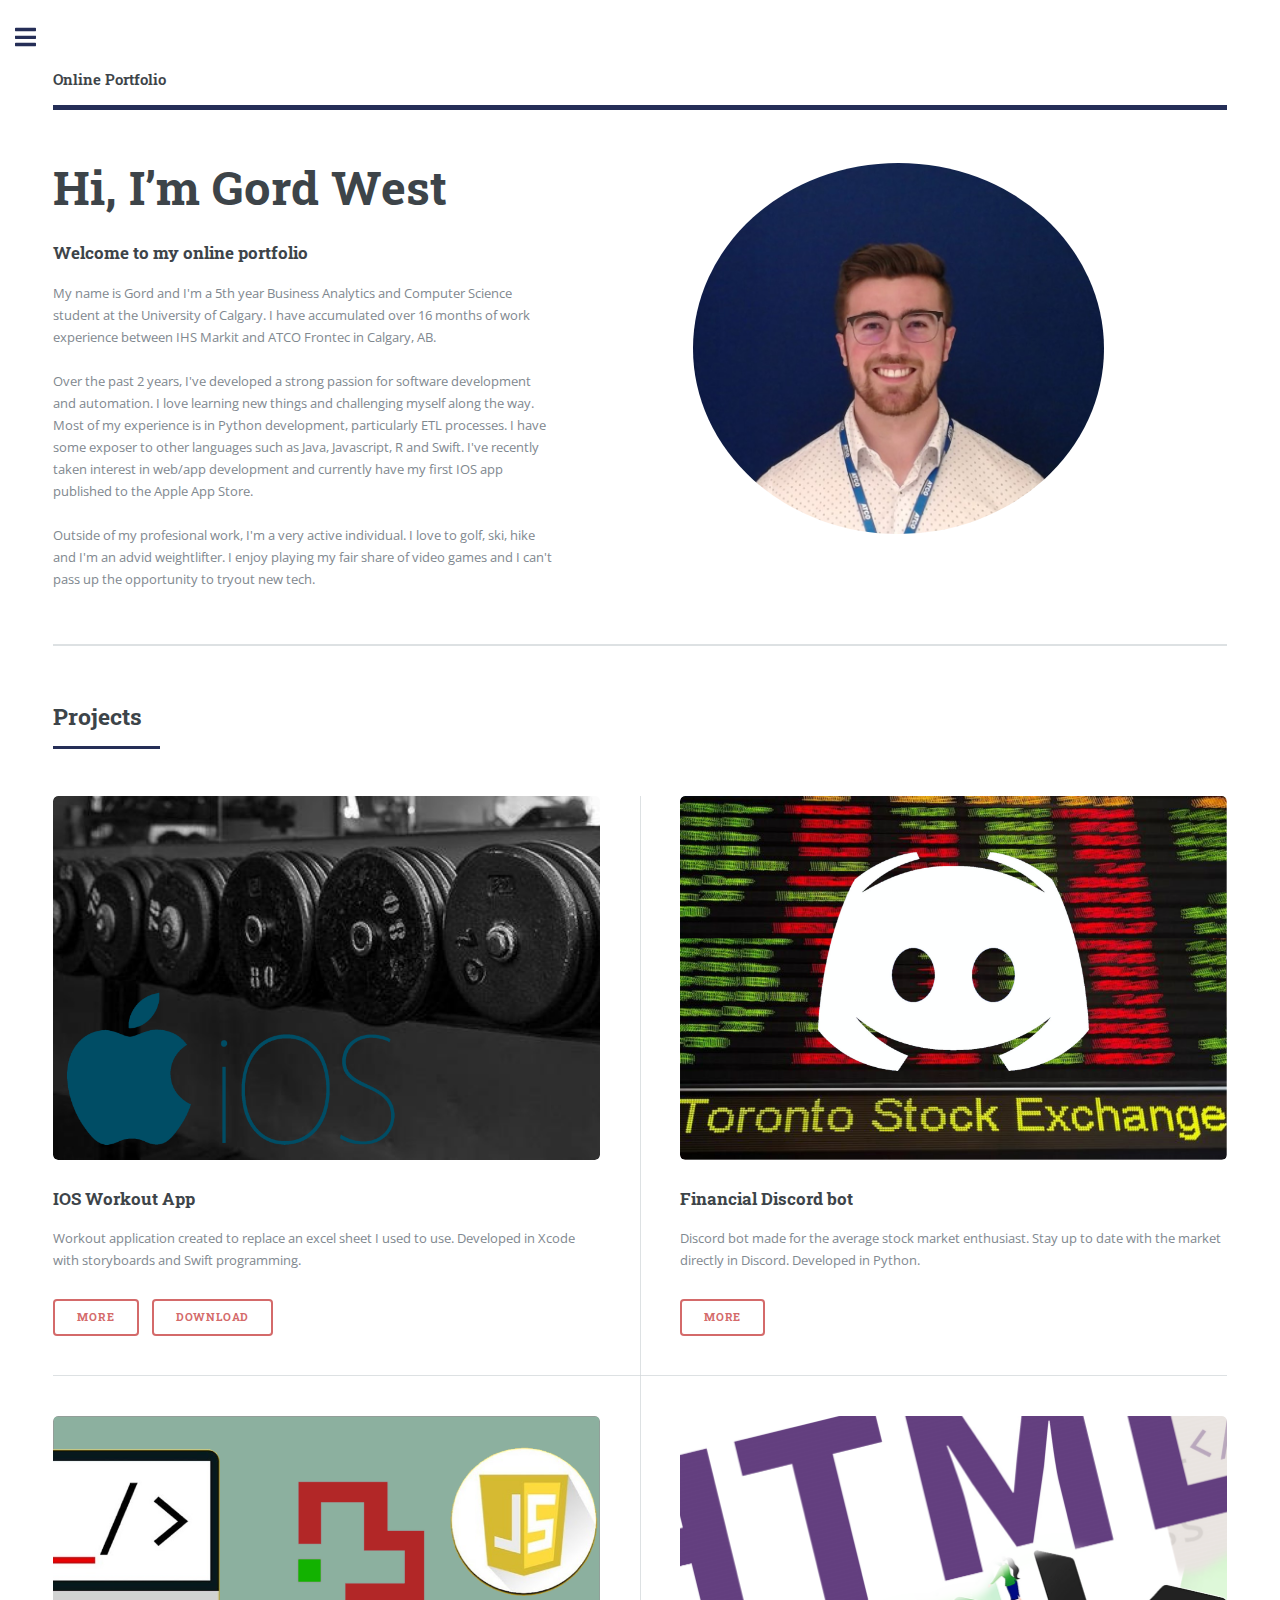
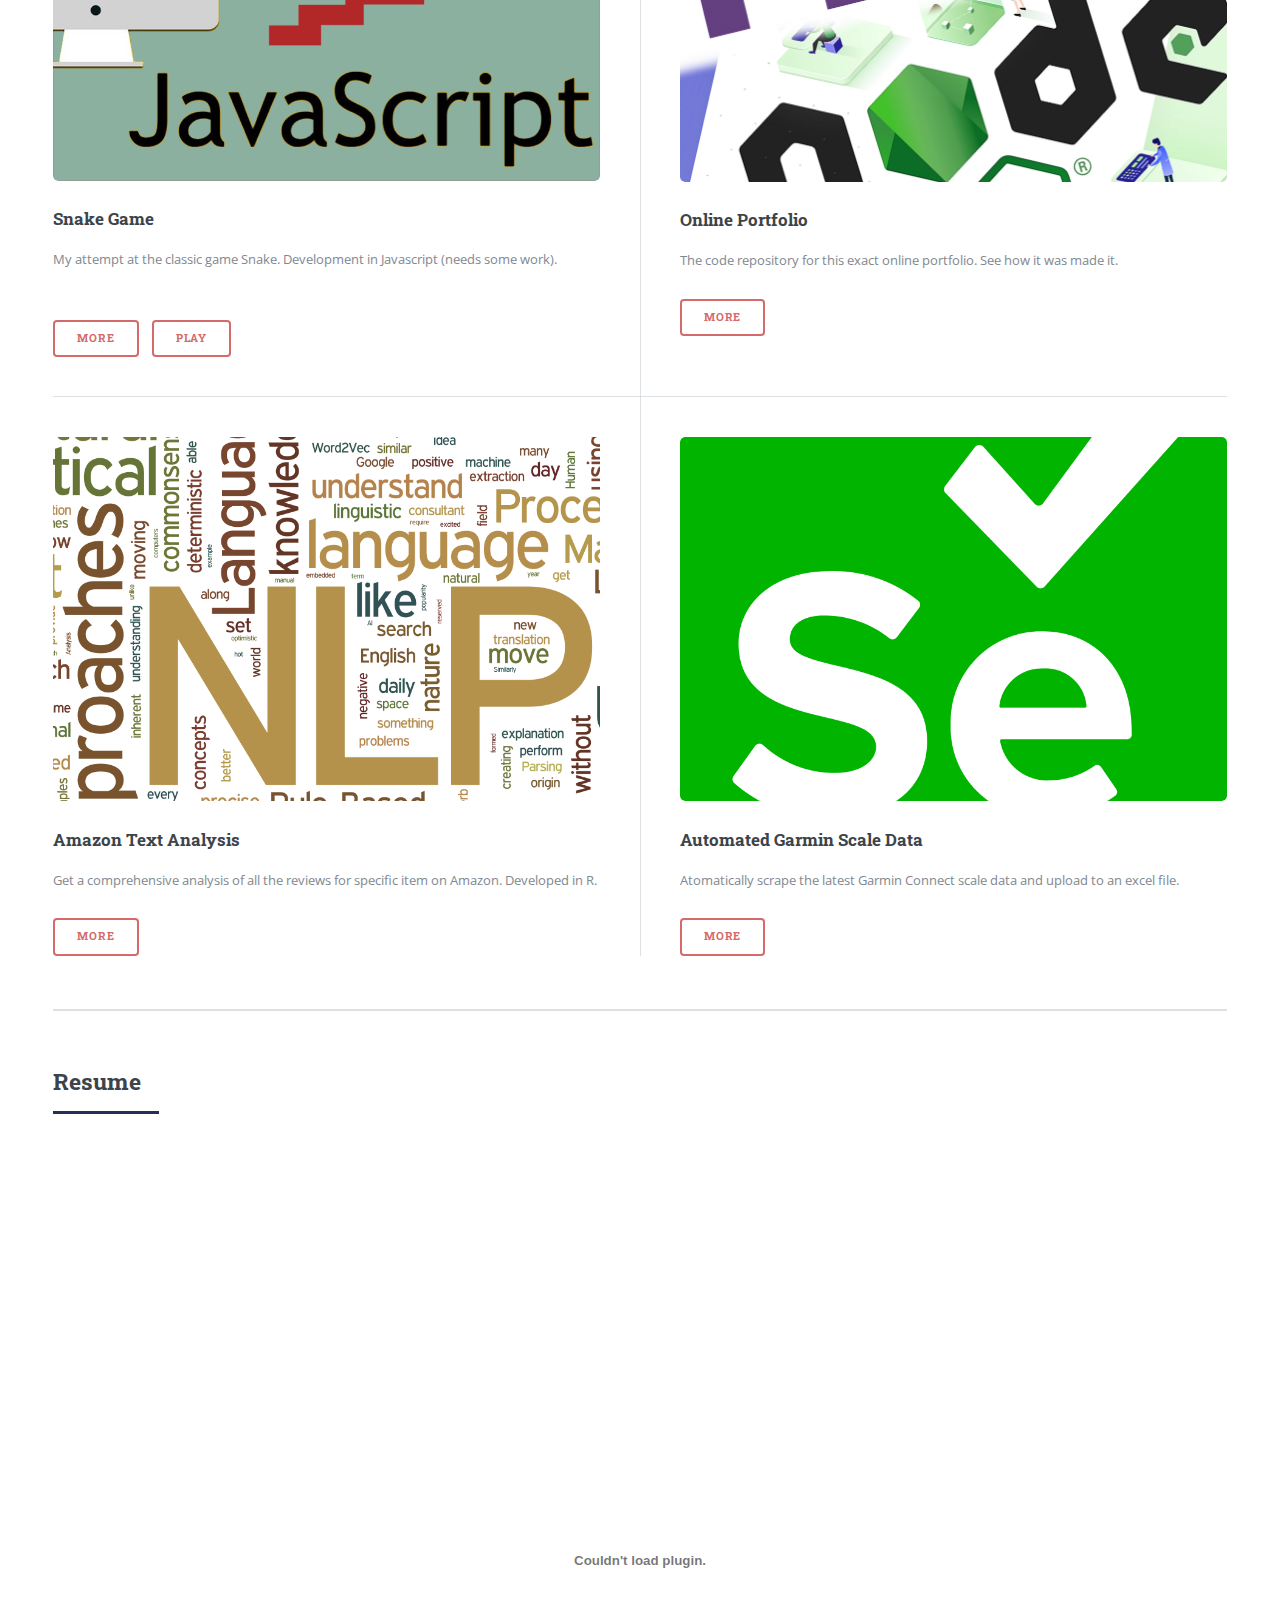
==== commit 772d333a: "updated projects section" ====
--- a/index.html
+++ b/index.html
@@ -70,7 +70,7 @@
 											<h3>Online Portfolio</h3>
 											<p>The code repository for this exact online portfolio. See how it was made it.</p>
 											<ul class="actions">
-												<li><a href="https://github.com/gordwest/gordwest.github.io" class="button">More</a></li>
+												<li><a href="https://github.com/gordwest/Online-Portfolio" class="button">More</a></li>
 											</ul>
 										</article>
 										<article>
@@ -79,6 +79,14 @@
 											<p>Get a comprehensive analysis of all the reviews for specific item on Amazon. Developed in R.</p>
 											<ul class="actions">
 												<li><a href="https://github.com/gordwest/AmazonNLP" class="button">More</a></li>
+											</ul>
+										</article>
+										<article>
+											<a href="https://github.com/gordwest/GarminConnect-Selenium" class="image"><img src="images/selenium.png" alt="" /></a>
+											<h3>Automated Garmin Scale Data</h3>
+											<p>Atomatically scrape the latest Garmin Connect scale data and upload to an excel file.</p>
+											<ul class="actions">
+												<li><a href="https://github.com/gordwest/GarminConnect-Selenium" class="button">More</a></li>
 											</ul>
 										</article>
 									</div>
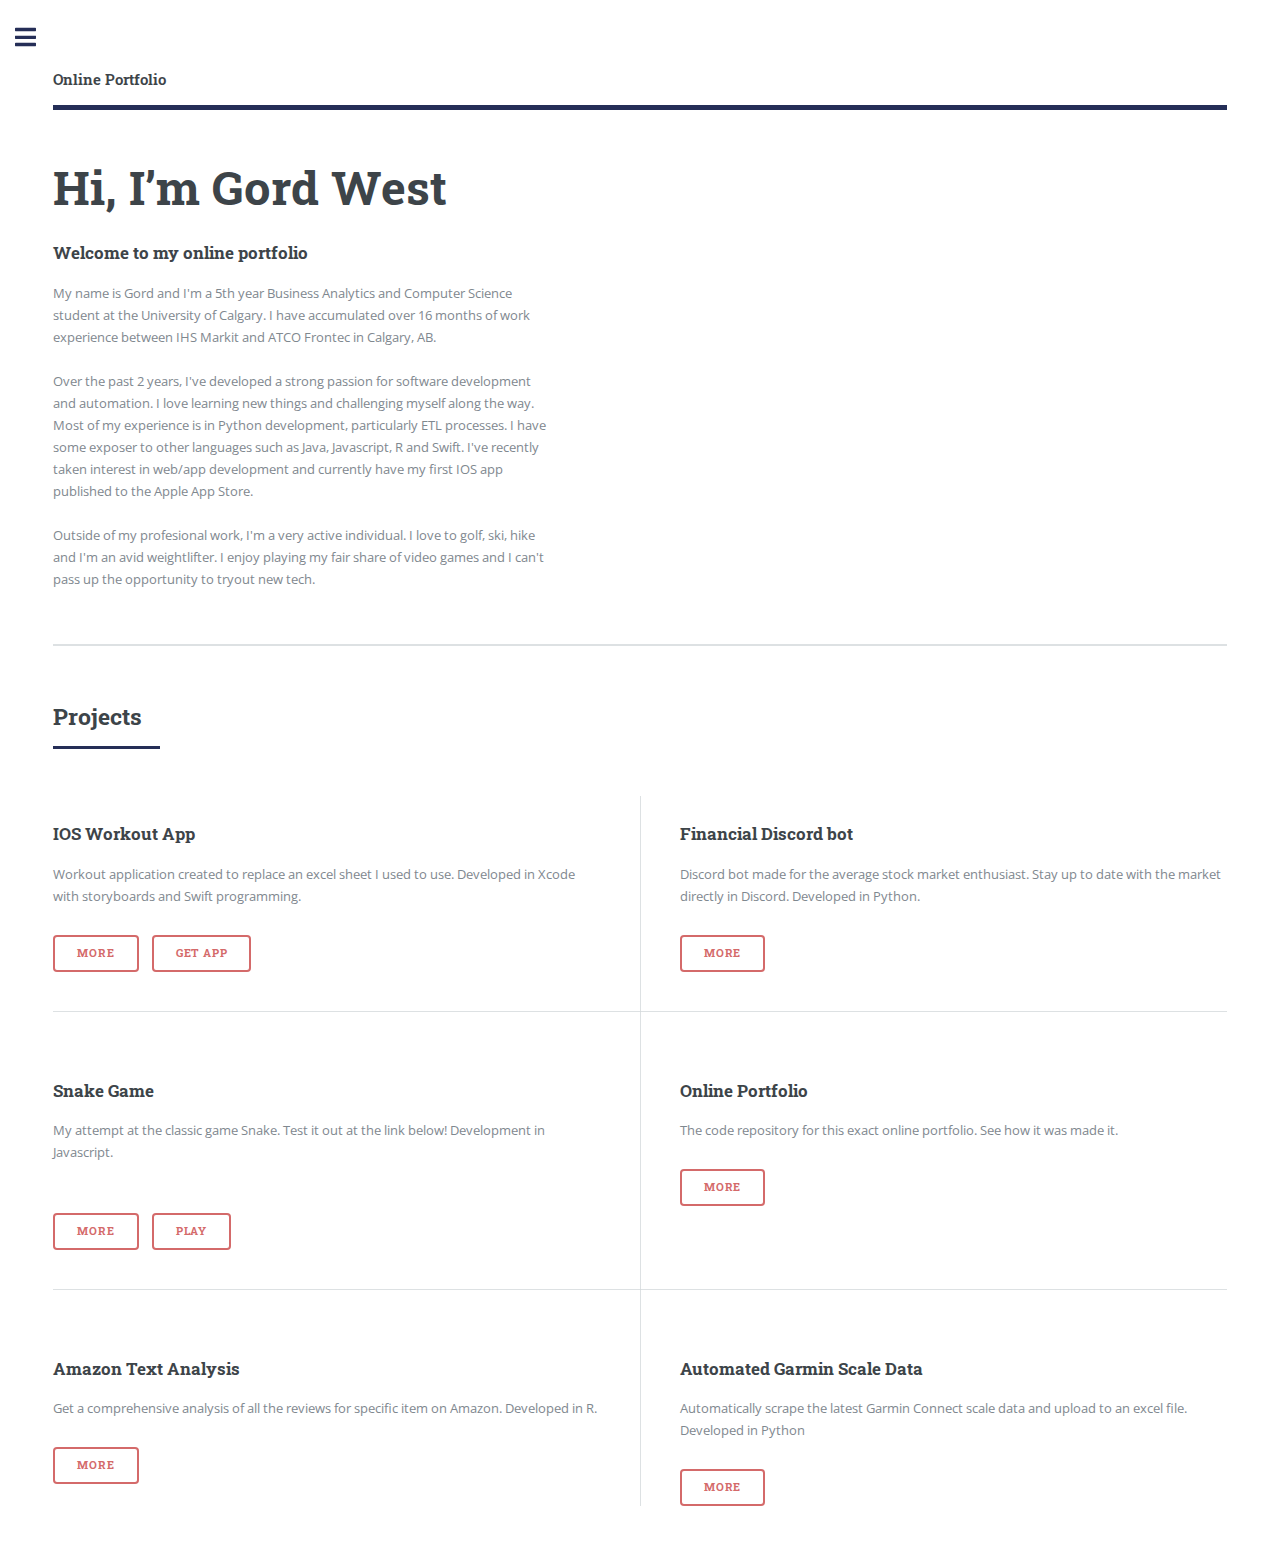
==== commit b6808b63: "minor changes" ====
--- a/index.html
+++ b/index.html
@@ -26,11 +26,11 @@
 										<p style="padding-right: 30px;">
 											My name is Gord and I'm a 5th year Business Analytics and Computer Science student at the University of Calgary. I have accumulated over 16 months of work experience between IHS Markit and ATCO Frontec in Calgary, AB.<br/> <br/>
 											Over the past 2 years, I've developed a strong passion for software development and automation. I love learning new things and challenging myself along the way. Most of my experience is in Python development, particularly ETL processes. I have some exposer to other languages such as Java, Javascript, R and Swift. I've recently taken interest in web/app development and currently have my first IOS app published to the Apple App Store. <br/><br/>
-											Outside of my profesional work, I'm a very active individual. I love to golf, ski, hike and I'm an advid weightlifter. I enjoy playing my fair share of video games and I can't pass up the opportunity to tryout new tech.
+											Outside of my profesional work, I'm a very active individual. I love to golf, ski, hike and I'm an avid weightlifter. I enjoy playing my fair share of video games and I can't pass up the opportunity to tryout new tech.
 										</p>
 									</div>
 									<span class="image object"> 
-										<img class="image object" src="images/GW_ID.jpg" alt="" style="height: auto; max-width: 70%; border-radius: 50%;"/>
+										<img class="image object" src="assets/images/GW_ID.jpg" alt="" style="height: auto; max-width: 70%; border-radius: 50%;"/>
 									</span>
 								</section>
 							<!-- Section (projects) -->
@@ -40,16 +40,16 @@
 									</header>
 									<div class="posts">
 										<article>
-											<a href="https://github.com/gordwest/IOS_Workout_App" class="image"><img src="images/gym.png" alt="" /></a>
+											<a href="https://github.com/gordwest/IOS_Workout_App" class="image"><img src="assets/images/gym.png" alt="" /></a>
 											<h3>IOS Workout App</h3>
 											<p>Workout application created to replace an excel sheet I used to use. Developed in Xcode with storyboards and Swift programming.</p>
 											<ul class="actions">
 												<li><a href="https://github.com/gordwest/IOS_Workout_App" class="button">More</a></li>
-												<li><a href="https://apps.apple.com/app/id1525168308" class="button">Download</a></li>
+												<li><a href="https://apps.apple.com/app/id1525168308" class="button">Get App</a></li>
 											</ul>
 										</article>
 										<article>
-											<a href="https://github.com/gordwest/DiscordStockBot" class="image"><img src="images/discord.png" alt="" /></a>
+											<a href="https://github.com/gordwest/DiscordStockBot" class="image"><img src="assets/images/discord.png" alt="" /></a>
 											<h3>Financial Discord bot</h3>
 											<p>Discord bot made for the average stock market enthusiast. Stay up to date with the market directly in Discord. Developed in Python.</p>
 											<ul class="actions">
@@ -57,16 +57,16 @@
 											</ul>
 										</article>
 										<article>
-											<a href="https://github.com/gordwest/Snake-Game" class="image"><img src="images/snake.png" alt="" /></a>
+											<a href="https://github.com/gordwest/Snake-Game" class="image"><img src="assets/images/snake.png" alt="" /></a>
 											<h3>Snake Game</h3>
-											<p>My attempt at the classic game Snake. Development in Javascript (needs some work). <br/><br/></p>
+											<p>My attempt at the classic game Snake. Test it out at the link below! Development in Javascript. <br/><br/></p>
 											<ul class="actions">
 												<li><a href="https://github.com/gordwest/Snake-Game" class="button">More</a></li>
 												<li><a href="snake_game/index.html" class="button">Play</a></li>
 											</ul>
 										</article>
 										<article>
-											<a href="https://github.com/gordwest/gordwest.github.io" class="image"><img src="images/website.png" alt="" /></a>
+											<a href="https://github.com/gordwest/gordwest.github.io" class="image"><img src="assets/images/website.png" alt="" /></a>
 											<h3>Online Portfolio</h3>
 											<p>The code repository for this exact online portfolio. See how it was made it.</p>
 											<ul class="actions">
@@ -74,7 +74,7 @@
 											</ul>
 										</article>
 										<article>
-											<a href="https://github.com/gordwest/AmazonNLP" class="image"><img src="images/NLP.png" alt="" /></a>
+											<a href="https://github.com/gordwest/AmazonNLP" class="image"><img src="assets/images/NLP.png" alt="" /></a>
 											<h3>Amazon Text Analysis</h3>
 											<p>Get a comprehensive analysis of all the reviews for specific item on Amazon. Developed in R.</p>
 											<ul class="actions">
@@ -82,21 +82,14 @@
 											</ul>
 										</article>
 										<article>
-											<a href="https://github.com/gordwest/GarminConnect-Selenium" class="image"><img src="images/selenium.png" alt="" /></a>
+											<a href="https://github.com/gordwest/GarminConnect-Selenium" class="image"><img src="assets/images/selenium.png" alt="" /></a>
 											<h3>Automated Garmin Scale Data</h3>
-											<p>Atomatically scrape the latest Garmin Connect scale data and upload to an excel file.</p>
+											<p>Automatically scrape the latest Garmin Connect scale data and upload to an excel file. Developed in Python</p>
 											<ul class="actions">
 												<li><a href="https://github.com/gordwest/GarminConnect-Selenium" class="button">More</a></li>
 											</ul>
 										</article>
 									</div>
-								</section>
-								<!--Section (resume)-->
-								<section id="resume">
-									<header class="major">
-										<h2>Resume</h2>
-									</header>
-									<embed src="images/GWResume.pdf" type="application/pdf" width="100%" height="800px">
 								</section>
 						</div>
 					</div>
@@ -111,7 +104,12 @@
 									<ul>
 										<li><a href="#header">Homepage</a></li>
 										<li><a href="#projects">Projects</a></li>
-										<li><a href="#resume">Resume</a></li>
+										<li>
+											<span class="opener">3D Printing</span>
+											<ul>
+												<li><a href="3dprinting.html">Models</a></li>
+											</ul>
+										</li>
 									</ul>
 								</nav>
 							<!-- Section -->
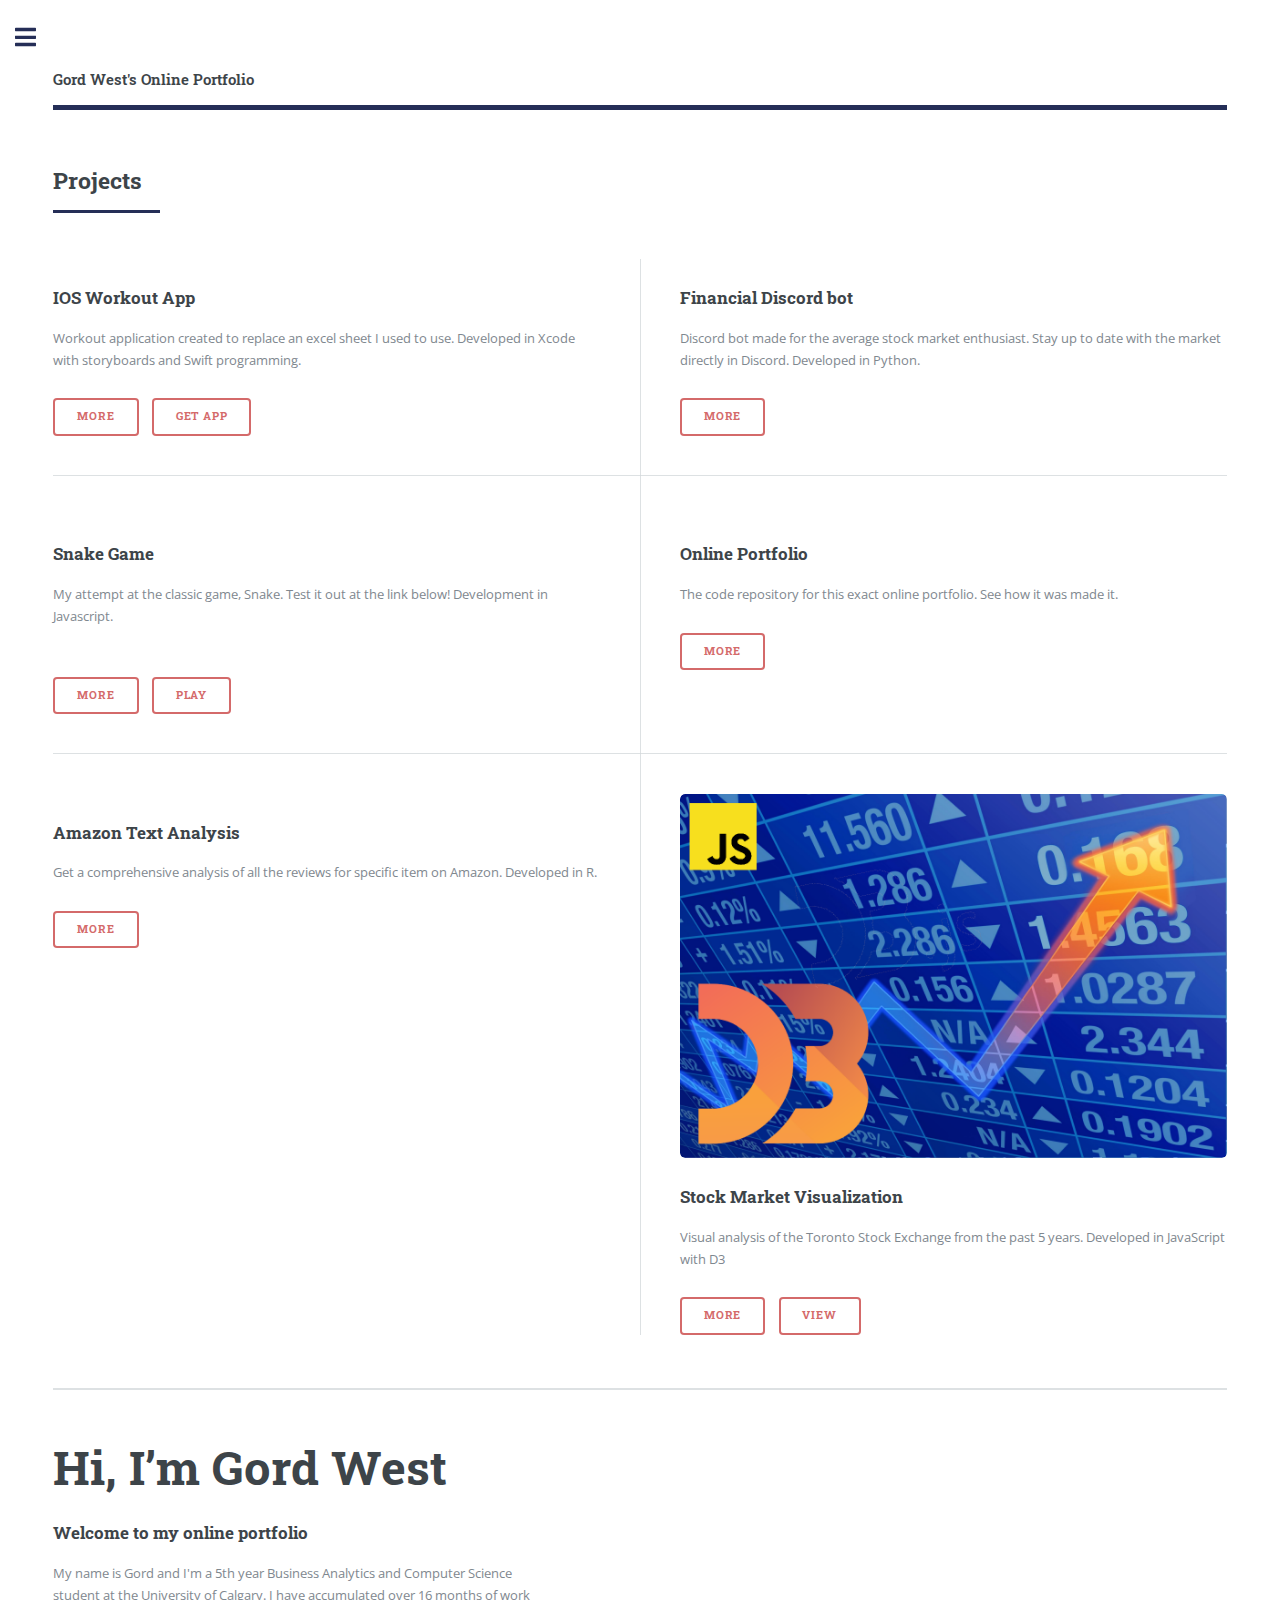
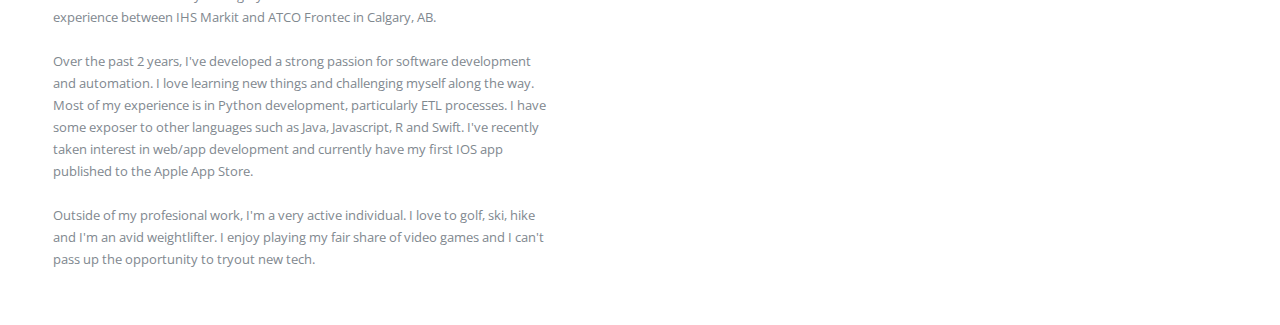
==== commit f4e3ff8d: "added stock market visualization project" ====
--- a/index.html
+++ b/index.html
@@ -14,25 +14,8 @@
 						<div class="inner">
 							<!-- Header -->
 								<header id="header">
-									<a href="#" class="logo"><strong>Online Portfolio</strong></a>
+									<a href="#" class="logo"><strong>Gord West's Online Portfolio</strong></a>
 								</header>
-							<!-- Banner -->
-								<section id="banner">
-									<div class="content">
-										<header>
-											<h1>Hi, I’m Gord West</h1>
-											<h3>Welcome to my online portfolio</h3>
-										</header>
-										<p style="padding-right: 30px;">
-											My name is Gord and I'm a 5th year Business Analytics and Computer Science student at the University of Calgary. I have accumulated over 16 months of work experience between IHS Markit and ATCO Frontec in Calgary, AB.<br/> <br/>
-											Over the past 2 years, I've developed a strong passion for software development and automation. I love learning new things and challenging myself along the way. Most of my experience is in Python development, particularly ETL processes. I have some exposer to other languages such as Java, Javascript, R and Swift. I've recently taken interest in web/app development and currently have my first IOS app published to the Apple App Store. <br/><br/>
-											Outside of my profesional work, I'm a very active individual. I love to golf, ski, hike and I'm an avid weightlifter. I enjoy playing my fair share of video games and I can't pass up the opportunity to tryout new tech.
-										</p>
-									</div>
-									<span class="image object"> 
-										<img class="image object" src="assets/images/GW_ID.jpg" alt="" style="height: auto; max-width: 70%; border-radius: 50%;"/>
-									</span>
-								</section>
 							<!-- Section (projects) -->
 								<section id="projects">
 									<header class="major">
@@ -59,7 +42,7 @@
 										<article>
 											<a href="https://github.com/gordwest/Snake-Game" class="image"><img src="assets/images/snake.png" alt="" /></a>
 											<h3>Snake Game</h3>
-											<p>My attempt at the classic game Snake. Test it out at the link below! Development in Javascript. <br/><br/></p>
+											<p>My attempt at the classic game, Snake. Test it out at the link below! Development in Javascript. <br/><br/></p>
 											<ul class="actions">
 												<li><a href="https://github.com/gordwest/Snake-Game" class="button">More</a></li>
 												<li><a href="snake_game/index.html" class="button">Play</a></li>
@@ -82,14 +65,32 @@
 											</ul>
 										</article>
 										<article>
-											<a href="https://github.com/gordwest/GarminConnect-Selenium" class="image"><img src="assets/images/selenium.png" alt="" /></a>
-											<h3>Automated Garmin Scale Data</h3>
-											<p>Automatically scrape the latest Garmin Connect scale data and upload to an excel file. Developed in Python</p>
+											<a href="https://github.com/gordwest/StockMarketVisual" class="image"><img src="assets/images/stocks.png" alt="" /></a>
+											<h3>Stock Market Visualization</h3>
+											<p>Visual analysis of the Toronto Stock Exchange from the past 5 years. Developed in JavaScript with D3</p>
 											<ul class="actions">
-												<li><a href="https://github.com/gordwest/GarminConnect-Selenium" class="button">More</a></li>
+												<li><a href="https://github.com/gordwest/StockMarketVisual" class="button">More</a></li>
+												<li><a href="stockmarket_visual/index.html" class="button">View</a></li>
 											</ul>
 										</article>
 									</div>
+								</section>
+								<!-- Banner -->
+								<section id="banner">
+									<div class="content">
+										<header>
+											<h1>Hi, I’m Gord West</h1>
+											<h3>Welcome to my online portfolio</h3>
+										</header>
+										<p style="padding-right: 30px;">
+											My name is Gord and I'm a 5th year Business Analytics and Computer Science student at the University of Calgary. I have accumulated over 16 months of work experience between IHS Markit and ATCO Frontec in Calgary, AB.<br/> <br/>
+											Over the past 2 years, I've developed a strong passion for software development and automation. I love learning new things and challenging myself along the way. Most of my experience is in Python development, particularly ETL processes. I have some exposer to other languages such as Java, Javascript, R and Swift. I've recently taken interest in web/app development and currently have my first IOS app published to the Apple App Store. <br/><br/>
+											Outside of my profesional work, I'm a very active individual. I love to golf, ski, hike and I'm an avid weightlifter. I enjoy playing my fair share of video games and I can't pass up the opportunity to tryout new tech.
+										</p>
+									</div>
+									<span class="image object"> 
+										<img class="image object" src="assets/images/GW_ID.jpg" alt="" style="height: auto; max-width: 70%; border-radius: 50%;"/>
+									</span>
 								</section>
 						</div>
 					</div>
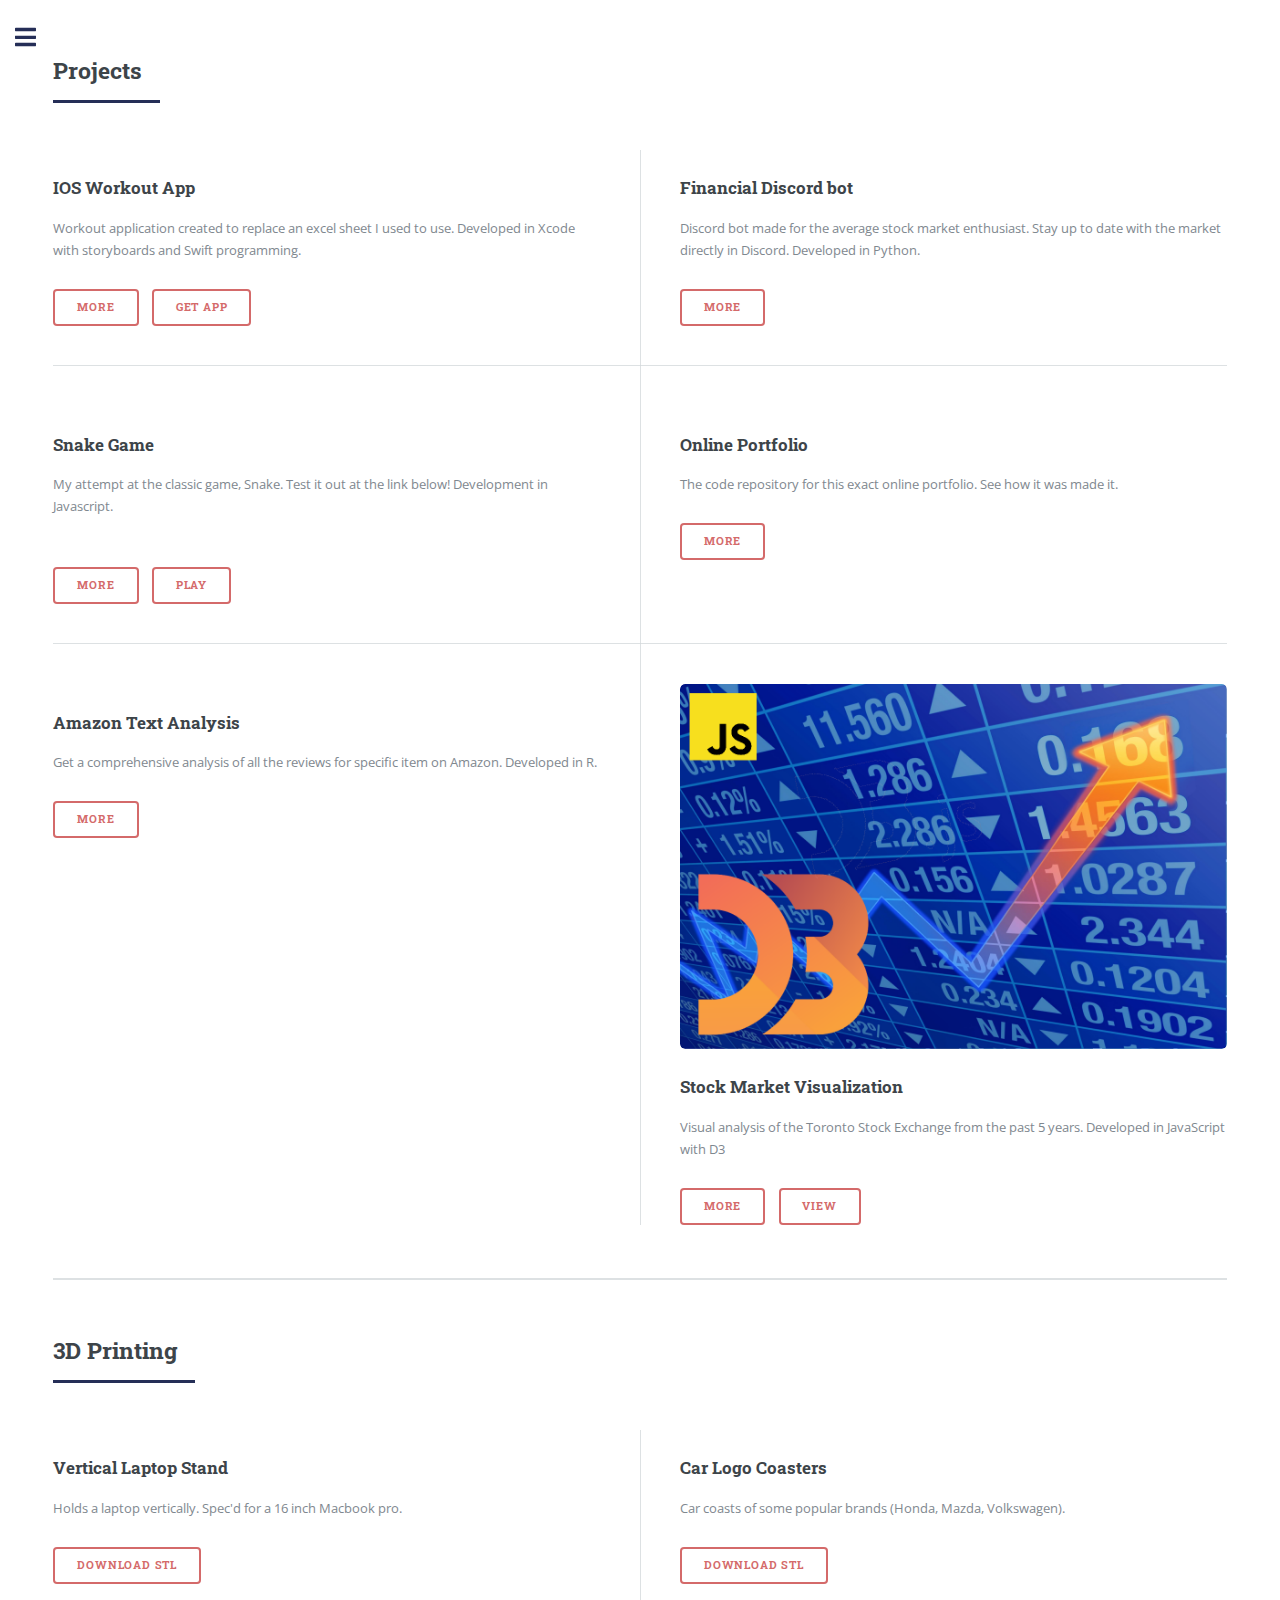
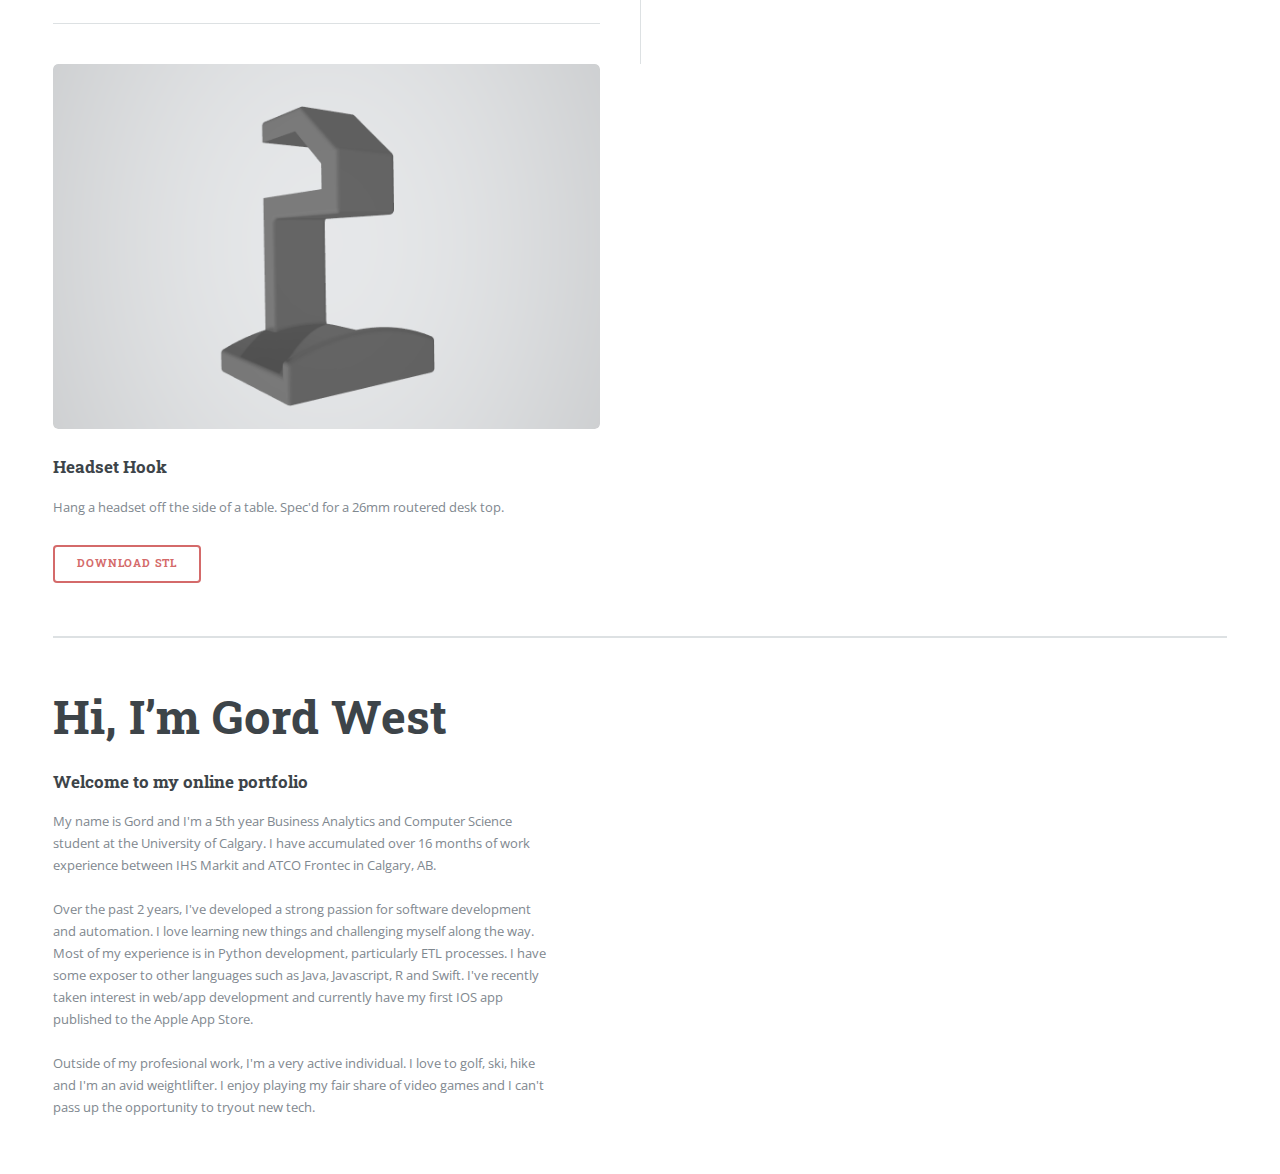
==== commit 36e5b855: "added 3d printing section" ====
--- a/index.html
+++ b/index.html
@@ -1,146 +1,197 @@
 <!DOCTYPE HTML>
 <html>
-	<head>
-		<title>Homepage</title>
-		<meta charset="utf-8" />
-		<meta name="viewport" content="width=device-width, initial-scale=1, user-scalable=no" />
-		<link rel="stylesheet" href="assets/css/main.css" />
-	</head>
-	<body class="is-preload">
-		<!-- Wrapper -->
-			<div id="wrapper">
-				<!-- Main -->
-					<div id="main">
-						<div class="inner">
-							<!-- Header -->
-								<header id="header">
-									<a href="#" class="logo"><strong>Gord West's Online Portfolio</strong></a>
-								</header>
-							<!-- Section (projects) -->
-								<section id="projects">
-									<header class="major">
-										<h2>Projects</h2>
-									</header>
-									<div class="posts">
-										<article>
-											<a href="https://github.com/gordwest/IOS_Workout_App" class="image"><img src="assets/images/gym.png" alt="" /></a>
-											<h3>IOS Workout App</h3>
-											<p>Workout application created to replace an excel sheet I used to use. Developed in Xcode with storyboards and Swift programming.</p>
-											<ul class="actions">
-												<li><a href="https://github.com/gordwest/IOS_Workout_App" class="button">More</a></li>
-												<li><a href="https://apps.apple.com/app/id1525168308" class="button">Get App</a></li>
-											</ul>
-										</article>
-										<article>
-											<a href="https://github.com/gordwest/DiscordStockBot" class="image"><img src="assets/images/discord.png" alt="" /></a>
-											<h3>Financial Discord bot</h3>
-											<p>Discord bot made for the average stock market enthusiast. Stay up to date with the market directly in Discord. Developed in Python.</p>
-											<ul class="actions">
-												<li><a href="https://github.com/gordwest/DiscordStockBot" class="button">More</a></li>
-											</ul>
-										</article>
-										<article>
-											<a href="https://github.com/gordwest/Snake-Game" class="image"><img src="assets/images/snake.png" alt="" /></a>
-											<h3>Snake Game</h3>
-											<p>My attempt at the classic game, Snake. Test it out at the link below! Development in Javascript. <br/><br/></p>
-											<ul class="actions">
-												<li><a href="https://github.com/gordwest/Snake-Game" class="button">More</a></li>
-												<li><a href="snake_game/index.html" class="button">Play</a></li>
-											</ul>
-										</article>
-										<article>
-											<a href="https://github.com/gordwest/gordwest.github.io" class="image"><img src="assets/images/website.png" alt="" /></a>
-											<h3>Online Portfolio</h3>
-											<p>The code repository for this exact online portfolio. See how it was made it.</p>
-											<ul class="actions">
-												<li><a href="https://github.com/gordwest/Online-Portfolio" class="button">More</a></li>
-											</ul>
-										</article>
-										<article>
-											<a href="https://github.com/gordwest/AmazonNLP" class="image"><img src="assets/images/NLP.png" alt="" /></a>
-											<h3>Amazon Text Analysis</h3>
-											<p>Get a comprehensive analysis of all the reviews for specific item on Amazon. Developed in R.</p>
-											<ul class="actions">
-												<li><a href="https://github.com/gordwest/AmazonNLP" class="button">More</a></li>
-											</ul>
-										</article>
-										<article>
-											<a href="https://github.com/gordwest/StockMarketVisual" class="image"><img src="assets/images/stocks.png" alt="" /></a>
-											<h3>Stock Market Visualization</h3>
-											<p>Visual analysis of the Toronto Stock Exchange from the past 5 years. Developed in JavaScript with D3</p>
-											<ul class="actions">
-												<li><a href="https://github.com/gordwest/StockMarketVisual" class="button">More</a></li>
-												<li><a href="stockmarket_visual/index.html" class="button">View</a></li>
-											</ul>
-										</article>
-									</div>
-								</section>
-								<!-- Banner -->
-								<section id="banner">
-									<div class="content">
-										<header>
-											<h1>Hi, I’m Gord West</h1>
-											<h3>Welcome to my online portfolio</h3>
-										</header>
-										<p style="padding-right: 30px;">
-											My name is Gord and I'm a 5th year Business Analytics and Computer Science student at the University of Calgary. I have accumulated over 16 months of work experience between IHS Markit and ATCO Frontec in Calgary, AB.<br/> <br/>
-											Over the past 2 years, I've developed a strong passion for software development and automation. I love learning new things and challenging myself along the way. Most of my experience is in Python development, particularly ETL processes. I have some exposer to other languages such as Java, Javascript, R and Swift. I've recently taken interest in web/app development and currently have my first IOS app published to the Apple App Store. <br/><br/>
-											Outside of my profesional work, I'm a very active individual. I love to golf, ski, hike and I'm an avid weightlifter. I enjoy playing my fair share of video games and I can't pass up the opportunity to tryout new tech.
-										</p>
-									</div>
-									<span class="image object"> 
-										<img class="image object" src="assets/images/GW_ID.jpg" alt="" style="height: auto; max-width: 70%; border-radius: 50%;"/>
-									</span>
-								</section>
-						</div>
+
+<head>
+	<title>Homepage</title>
+	<meta charset="utf-8" />
+	<meta name="viewport" content="width=device-width, initial-scale=1, user-scalable=no" />
+	<link rel="stylesheet" href="assets/css/main.css" />
+</head>
+
+<body class="is-preload">
+	<!-- Wrapper -->
+	<div id="wrapper">
+		<!-- Main -->
+		<div id="main">
+			<div class="inner">
+				<!-- Section (projects) -->
+				<section id="projects">
+					<header class="major">
+						<h2>Projects</h2>
+					</header>
+					<div class="posts">
+						<article>
+							<a href="https://github.com/gordwest/IOS_Workout_App" class="image"><img
+									src="assets/images/gym.png" alt="" /></a>
+							<h3>IOS Workout App</h3>
+							<p>Workout application created to replace an excel sheet I used to use. Developed in Xcode
+								with storyboards and Swift programming.</p>
+							<ul class="actions">
+								<li><a href="https://github.com/gordwest/IOS_Workout_App" class="button">More</a></li>
+								<li><a href="https://apps.apple.com/app/id1525168308" class="button">Get App</a></li>
+							</ul>
+						</article>
+						<article>
+							<a href="https://github.com/gordwest/DiscordStockBot" class="image"><img
+									src="assets/images/discord.png" alt="" /></a>
+							<h3>Financial Discord bot</h3>
+							<p>Discord bot made for the average stock market enthusiast. Stay up to date with the market
+								directly in Discord. Developed in Python.</p>
+							<ul class="actions">
+								<li><a href="https://github.com/gordwest/DiscordStockBot" class="button">More</a></li>
+							</ul>
+						</article>
+						<article>
+							<a href="https://github.com/gordwest/Snake-Game" class="image"><img
+									src="assets/images/snake.png" alt="" /></a>
+							<h3>Snake Game</h3>
+							<p>My attempt at the classic game, Snake. Test it out at the link below! Development in
+								Javascript. <br /><br /></p>
+							<ul class="actions">
+								<li><a href="https://github.com/gordwest/Snake-Game" class="button">More</a></li>
+								<li><a href="snake_game/index.html" class="button">Play</a></li>
+							</ul>
+						</article>
+						<article>
+							<a href="https://github.com/gordwest/gordwest.github.io" class="image"><img
+									src="assets/images/website.png" alt="" /></a>
+							<h3>Online Portfolio</h3>
+							<p>The code repository for this exact online portfolio. See how it was made it.</p>
+							<ul class="actions">
+								<li><a href="https://github.com/gordwest/Online-Portfolio" class="button">More</a></li>
+							</ul>
+						</article>
+						<article>
+							<a href="https://github.com/gordwest/AmazonNLP" class="image"><img
+									src="assets/images/NLP.png" alt="" /></a>
+							<h3>Amazon Text Analysis</h3>
+							<p>Get a comprehensive analysis of all the reviews for specific item on Amazon. Developed in
+								R.</p>
+							<ul class="actions">
+								<li><a href="https://github.com/gordwest/AmazonNLP" class="button">More</a></li>
+							</ul>
+						</article>
+						<article>
+							<a href="https://github.com/gordwest/StockMarketVisual" class="image"><img
+									src="assets/images/stocks.png" alt="" /></a>
+							<h3>Stock Market Visualization</h3>
+							<p>Visual analysis of the Toronto Stock Exchange from the past 5 years. Developed in
+								JavaScript with D3</p>
+							<ul class="actions">
+								<li><a href="https://github.com/gordwest/StockMarketVisual" class="button">More</a></li>
+								<li><a href="stockmarket_visual/index.html" class="button">View</a></li>
+							</ul>
+						</article>
 					</div>
-				<!-- Sidebar -->
-					<div id="sidebar">
-						<div class="inner">
-							<!-- Menu -->
-								<nav id="menu">
-									<header class="major">
-										<h2>Navigation</h2>
-									</header>
-									<ul>
-										<li><a href="#header">Homepage</a></li>
-										<li><a href="#projects">Projects</a></li>
-										<li>
-											<span class="opener">3D Printing</span>
-											<ul>
-												<li><a href="3dprinting.html">Models</a></li>
-											</ul>
-										</li>
-									</ul>
-								</nav>
-							<!-- Section -->
-								<section>
-									<header class="major">
-										<h2>Get in touch</h2>
-									</header>
-									<p>I am always looking for new connections as well as feedback or suggestions. Thank you for taking the time to view my online protfolio and have a great day. Cheers!</p>
-									<ul class="contact">
-										<li class="icon solid fa-envelope"><a href="mailto:gordpwest@gmail.com">gordpwest@gmail.com</a></li>
-										<li class="icon brands fa-linkedin"><a href="https://www.linkedin.com/in/gordonwest154690/">LinkedIn</a></li>
-										<li class="icon brands fa-github"><a href="https://github.com/gordwest">GitHub</a></li>
-										<li class="icon solid fa-home">Calgary, AB</li>
-									</ul>
-								</section>
+				</section>
 
-							<!-- Footer -->
-								<footer id="footer">
-									<p class="copyright">&copy; Gord West. All rights reserved.</p>
-								</footer>
-						</div>
+				<!-- Section (3D Printing) -->
+				<section id="3DPrinting">
+					<header class="major">
+						<h2>3D Printing</h2>
+					</header>
+					<div class="posts">
+						<article>
+							<a href="" class="image"><img src="assets/images/Macbook(16in) Vertical Stand.png" alt="" /></a>
+							<h3>Vertical Laptop Stand</h3>
+							<p>Holds a laptop vertically. Spec'd for a 16 inch Macbook pro.
+							</p>
+							<ul class="actions">
+								<li><a href="assets/stl files/Macbook(16in) Vertical Stand.stl" class="button">Download Stl</a></li>
+							</ul>
+						</article>
+						<article>
+							<a href="" class="image"><img src="assets/images/Coasters.png" alt="" /></a>
+							<h3>Car Logo Coasters</h3>
+							<p>Car coasts of some popular brands (Honda, Mazda, Volkswagen).</p>
+							<ul class="actions">
+								<li><a href="assets/stl files/Coasters.zip" class="button">Download Stl</a></li>
+							</ul>
+						</article>
+						<article>
+							<a href="" class="image"><img src="assets/images/Headset Hook.png" alt="" /></a>
+							<h3>Headset Hook</h3>
+							<p>Hang a headset off the side of a table. Spec'd for a 26mm routered desk top.</p>
+							<ul class="actions">
+								<li><a href="assets/stl files/Headset Hook.stl" class="button">Download Stl</a></li>
+							</ul>
+						</article>
 					</div>
+				</section>
+				<!-- Section (About Me) -->
+				<section id="banner">
+					<div class="content" id="aboutMe">
+						<header>
+							<h1>Hi, I’m Gord West</h1>
+							<h3>Welcome to my online portfolio</h3>
+						</header>
+						<p style="padding-right: 30px;">
+							My name is Gord and I'm a 5th year Business Analytics and Computer Science student at the
+							University of Calgary. I have accumulated over 16 months of work experience between IHS
+							Markit and ATCO Frontec in Calgary, AB.<br /> <br />
+							Over the past 2 years, I've developed a strong passion for software development and
+							automation. I love learning new things and challenging myself along the way. Most of my
+							experience is in Python development, particularly ETL processes. I have some exposer to
+							other languages such as Java, Javascript, R and Swift. I've recently taken interest in
+							web/app development and currently have my first IOS app published to the Apple App Store.
+							<br /><br />
+							Outside of my profesional work, I'm a very active individual. I love to golf, ski, hike and
+							I'm an avid weightlifter. I enjoy playing my fair share of video games and I can't pass up
+							the opportunity to tryout new tech.
+						</p>
+					</div>
+					<span class="image object">
+						<img class="image object" src="assets/images/GW_ID.jpg" alt=""
+							style="height: auto; max-width: 70%; border-radius: 50%;" />
+					</span>
+				</section>
 			</div>
+		</div>
+		<!-- Sidebar -->
+		<div id="sidebar">
+			<div class="inner">
+				<!-- Menu -->
+				<nav id="menu">
+					<header class="major">
+						<h2>Navigation</h2>
+					</header>
+					<ul>
+						<li><a href="#projects">Projects</a></li>
+						<li><a href="#3DPrinting">3D Printing</a></li>
+						<li><a href="#aboutMe">About Me</a></li>
+					</ul>
+				</nav>
+				<!-- Section -->
+				<section>
+					<header class="major">
+						<h2>Get in touch</h2>
+					</header>
+					<p>I am always looking for new connections as well as feedback or suggestions. Thank you for taking
+						the time to view my online protfolio and have a great day. Cheers!</p>
+					<ul class="contact">
+						<li class="icon solid fa-envelope"><a href="mailto:gordpwest@gmail.com">gordpwest@gmail.com</a>
+						</li>
+						<li class="icon brands fa-linkedin"><a
+								href="https://www.linkedin.com/in/gordonwest154690/">LinkedIn</a></li>
+						<li class="icon brands fa-github"><a href="https://github.com/gordwest">GitHub</a></li>
+						<li class="icon solid fa-home">Calgary, AB</li>
+					</ul>
+				</section>
+				<!-- Footer -->
+				<footer id="footer">
+					<p class="copyright">&copy; Gord West. All rights reserved.</p>
+				</footer>
+			</div>
+		</div>
+	</div>
 
-		<!-- Scripts -->
-			<script src="assets/js/jquery.min.js"></script>
-			<script src="assets/js/browser.min.js"></script>
-			<script src="assets/js/breakpoints.min.js"></script>
-			<script src="assets/js/util.js"></script>
-			<script src="assets/js/main.js"></script>
+	<!-- Scripts -->
+	<script src="assets/js/jquery.min.js"></script>
+	<script src="assets/js/browser.min.js"></script>
+	<script src="assets/js/breakpoints.min.js"></script>
+	<script src="assets/js/util.js"></script>
+	<script src="assets/js/main.js"></script>
 
-	</body>
+</body>
+
 </html>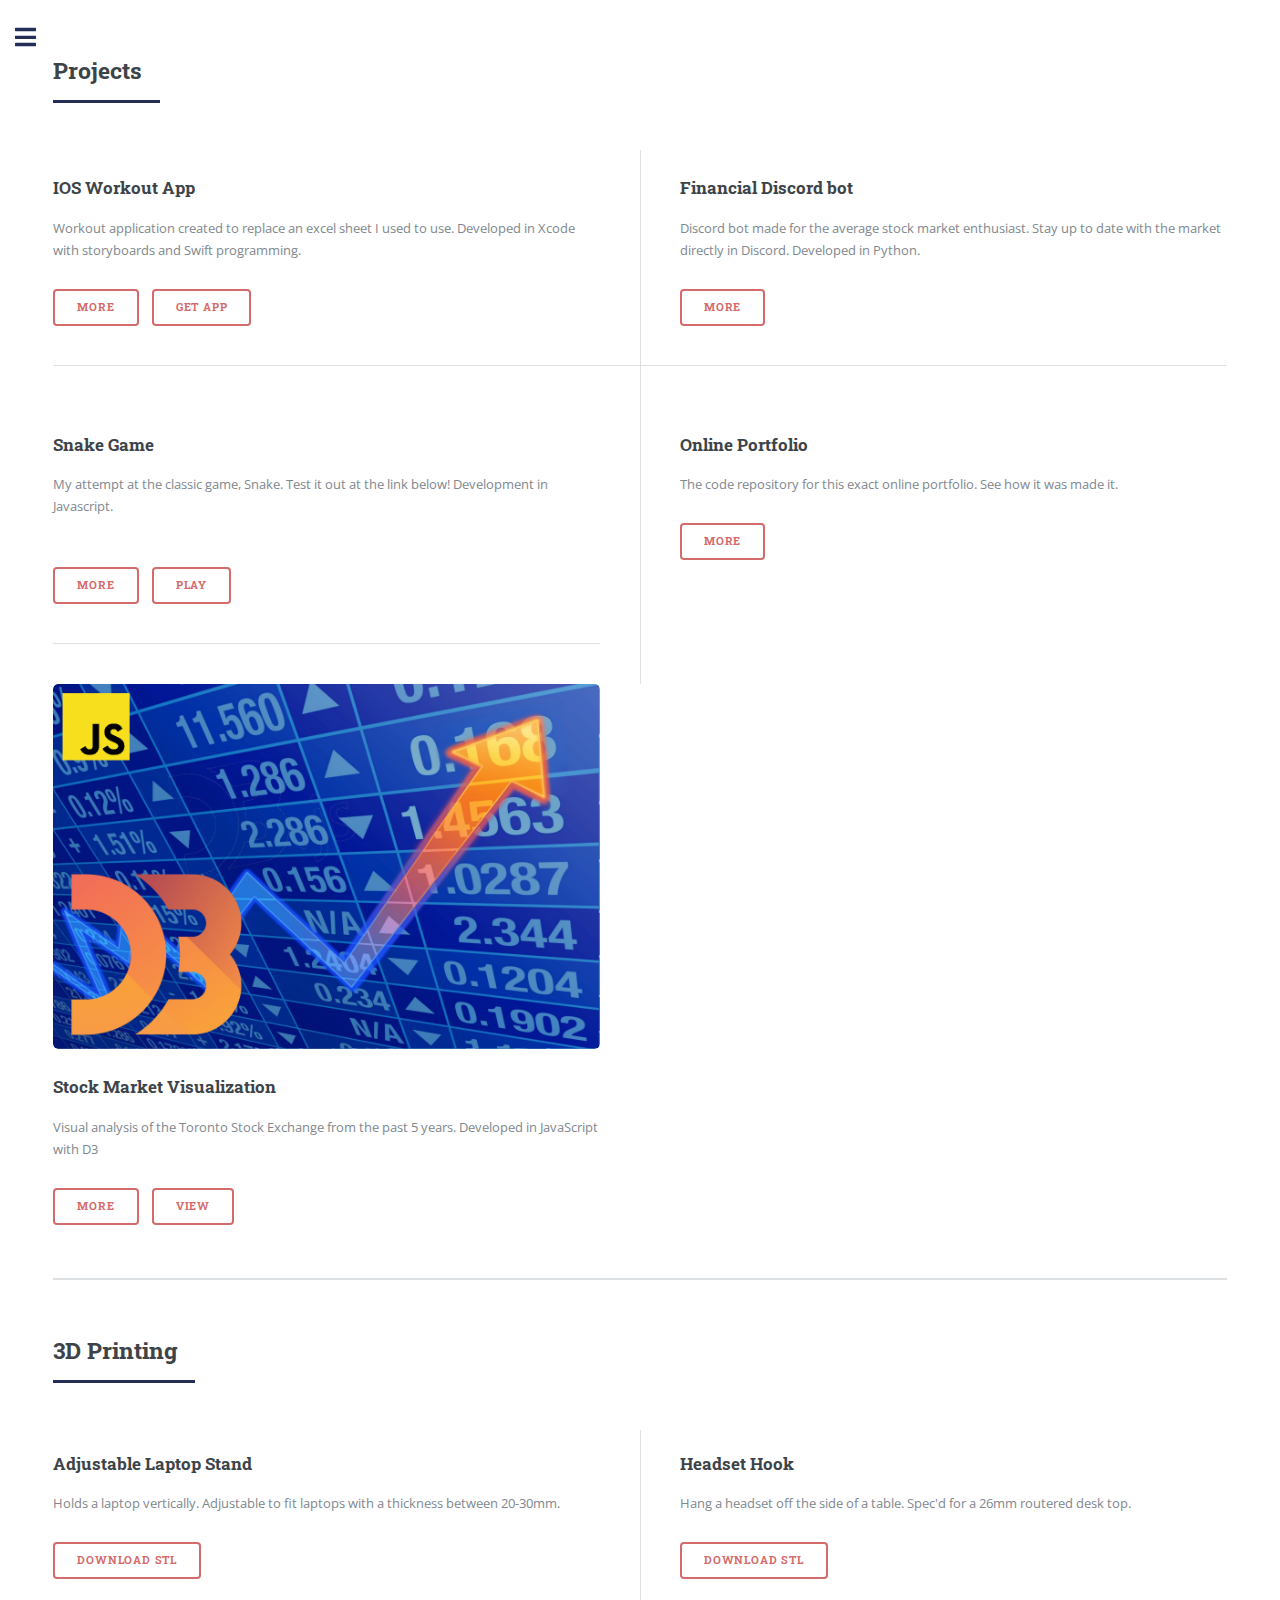
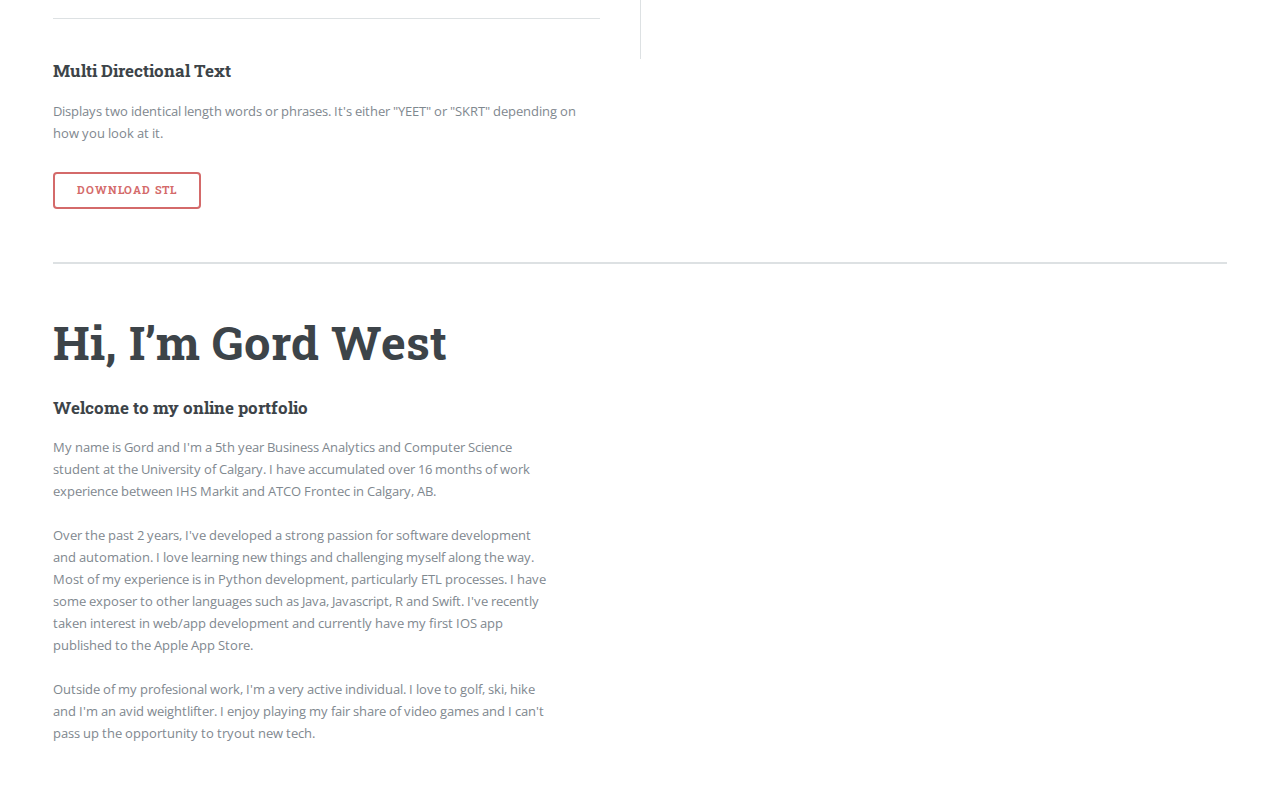
==== commit 2a42d72b: "added model-viewer for the 3D modeling section" ====
--- a/index.html
+++ b/index.html
@@ -62,16 +62,6 @@
 							</ul>
 						</article>
 						<article>
-							<a href="https://github.com/gordwest/AmazonNLP" class="image"><img
-									src="assets/images/NLP.png" alt="" /></a>
-							<h3>Amazon Text Analysis</h3>
-							<p>Get a comprehensive analysis of all the reviews for specific item on Amazon. Developed in
-								R.</p>
-							<ul class="actions">
-								<li><a href="https://github.com/gordwest/AmazonNLP" class="button">More</a></li>
-							</ul>
-						</article>
-						<article>
 							<a href="https://github.com/gordwest/StockMarketVisual" class="image"><img
 									src="assets/images/stocks.png" alt="" /></a>
 							<h3>Stock Market Visualization</h3>
@@ -92,32 +82,37 @@
 					</header>
 					<div class="posts">
 						<article>
-							<a href="" class="image"><img src="assets/images/Macbook(16in) Vertical Stand.png" alt="" /></a>
-							<h3>Vertical Laptop Stand</h3>
-							<p>Holds a laptop vertically. Spec'd for a 16 inch Macbook pro.
+							<!-- <a href="" class="image"><img src="assets/images/Macbook(16in) Vertical Stand.png" alt="" /></a> -->
+							<div id="model"><model-viewer src="assets/glb/Adjustable Stand (Combined).glb" auto-rotate="" camera-controls=""> </model-viewer></div>
+							<br>
+							<h3>Adjustable Laptop Stand</h3>
+							<p>Holds a laptop vertically. Adjustable to fit laptops with a thickness between 20-30mm.
 							</p>
 							<ul class="actions">
-								<li><a href="assets/stl files/Macbook(16in) Vertical Stand.stl" class="button">Download Stl</a></li>
+								<li><a href="assets/stl/Adjustable Laptop Stand.zip" class="button">Download Stl</a></li>
 							</ul>
 						</article>
 						<article>
-							<a href="" class="image"><img src="assets/images/Coasters.png" alt="" /></a>
-							<h3>Car Logo Coasters</h3>
-							<p>Car coasts of some popular brands (Honda, Mazda, Volkswagen).</p>
+							<div id="model"><model-viewer src="assets/glb/Headset Hook.glb" auto-rotate="" camera-controls=""> </model-viewer></div>
+							<br>
+							<h3>Headset Hook</h3>
+							<p>Hang a headset off the side of a table. Spec'd for a 26mm routered desk top.</p>
 							<ul class="actions">
-								<li><a href="assets/stl files/Coasters.zip" class="button">Download Stl</a></li>
+								<li><a href="assets/stl/Headset Hook.stl" class="button">Download Stl</a></li>
 							</ul>
 						</article>
 						<article>
-							<a href="" class="image"><img src="assets/images/Headset Hook.png" alt="" /></a>
-							<h3>Headset Hook</h3>
-							<p>Hang a headset off the side of a table. Spec'd for a 26mm routered desk top.</p>
+							<div id="model"><model-viewer src="assets/glb/yeetskrt.glb" auto-rotate="" camera-controls=""> </model-viewer></div
+							<br>
+							<h3>Multi Directional Text</h3>
+							<p>Displays two identical length words or phrases. It's either "YEET" or "SKRT" depending on how you look at it.</p>
 							<ul class="actions">
-								<li><a href="assets/stl files/Headset Hook.stl" class="button">Download Stl</a></li>
+								<li><a href="assets/stl/Coasters.zip" class="button">Download Stl</a></li>
 							</ul>
 						</article>
 					</div>
 				</section>
+
 				<!-- Section (About Me) -->
 				<section id="banner">
 					<div class="content" id="aboutMe">
@@ -185,6 +180,8 @@
 		</div>
 	</div>
 
+	<!-- Loads model-viewer for modern browsers -->
+	<script type="module" src="https://unpkg.com/@google/model-viewer/dist/model-viewer.js"></script>
 	<!-- Scripts -->
 	<script src="assets/js/jquery.min.js"></script>
 	<script src="assets/js/browser.min.js"></script>
--- a/assets/css/main.css
+++ b/assets/css/main.css
@@ -23,6 +23,12 @@
   font: inherit;
   vertical-align: baseline; }
 
+model-viewer {
+  height: 370px;
+  width: 500px;
+  background-color:rgba(202, 202, 202, 0.25);
+ }
+
 article, aside, details, figcaption, figure,
 footer, header, hgroup, menu, nav, section {
   display: block; }
@@ -142,7 +148,7 @@
     border-bottom: 0; }
 
 h1 {
-  font-size: 4em;
+  font-size: 3em;
   margin: 0 0 0.5em 0;
   line-height: 1.3; }
 
@@ -228,763 +234,6 @@
 .align-right {
   text-align: right; }
 
-/* Row */
-.row {
-  display: flex;
-  flex-wrap: wrap;
-  box-sizing: border-box;
-  align-items: stretch; }
-  .row > * {
-    box-sizing: border-box; }
-  .row.gtr-uniform > * > :last-child {
-    margin-bottom: 0; }
-  .row.aln-left {
-    justify-content: flex-start; }
-  .row.aln-center {
-    justify-content: center; }
-  .row.aln-right {
-    justify-content: flex-end; }
-  .row.aln-top {
-    align-items: flex-start; }
-  .row.aln-middle {
-    align-items: center; }
-  .row.aln-bottom {
-    align-items: flex-end; }
-  .row > .imp {
-    order: -1; }
-  .row > .col-1 {
-    width: 8.33333%; }
-  .row > .off-1 {
-    margin-left: 8.33333%; }
-  .row > .col-2 {
-    width: 16.66667%; }
-  .row > .off-2 {
-    margin-left: 16.66667%; }
-  .row > .col-3 {
-    width: 25%; }
-  .row > .off-3 {
-    margin-left: 25%; }
-  .row > .col-4 {
-    width: 33.33333%; }
-  .row > .off-4 {
-    margin-left: 33.33333%; }
-  .row > .col-5 {
-    width: 41.66667%; }
-  .row > .off-5 {
-    margin-left: 41.66667%; }
-  .row > .col-6 {
-    width: 50%; }
-  .row > .off-6 {
-    margin-left: 50%; }
-  .row > .col-7 {
-    width: 58.33333%; }
-  .row > .off-7 {
-    margin-left: 58.33333%; }
-  .row > .col-8 {
-    width: 66.66667%; }
-  .row > .off-8 {
-    margin-left: 66.66667%; }
-  .row > .col-9 {
-    width: 75%; }
-  .row > .off-9 {
-    margin-left: 75%; }
-  .row > .col-10 {
-    width: 83.33333%; }
-  .row > .off-10 {
-    margin-left: 83.33333%; }
-  .row > .col-11 {
-    width: 91.66667%; }
-  .row > .off-11 {
-    margin-left: 91.66667%; }
-  .row > .col-12 {
-    width: 100%; }
-  .row > .off-12 {
-    margin-left: 100%; }
-  .row.gtr-0 {
-    margin-top: 0;
-    margin-left: 0em; }
-    .row.gtr-0 > * {
-      padding: 0 0 0 0em; }
-    .row.gtr-0.gtr-uniform {
-      margin-top: 0em; }
-      .row.gtr-0.gtr-uniform > * {
-        padding-top: 0em; }
-  .row.gtr-25 {
-    margin-top: 0;
-    margin-left: -0.375em; }
-    .row.gtr-25 > * {
-      padding: 0 0 0 0.375em; }
-    .row.gtr-25.gtr-uniform {
-      margin-top: -0.375em; }
-      .row.gtr-25.gtr-uniform > * {
-        padding-top: 0.375em; }
-  .row.gtr-50 {
-    margin-top: 0;
-    margin-left: -0.75em; }
-    .row.gtr-50 > * {
-      padding: 0 0 0 0.75em; }
-    .row.gtr-50.gtr-uniform {
-      margin-top: -0.75em; }
-      .row.gtr-50.gtr-uniform > * {
-        padding-top: 0.75em; }
-  .row {
-    margin-top: 0;
-    margin-left: -1.5em; }
-    .row > * {
-      padding: 0 0 0 1.5em; }
-    .row.gtr-uniform {
-      margin-top: -1.5em; }
-      .row.gtr-uniform > * {
-        padding-top: 1.5em; }
-  .row.gtr-150 {
-    margin-top: 0;
-    margin-left: -2.25em; }
-    .row.gtr-150 > * {
-      padding: 0 0 0 2.25em; }
-    .row.gtr-150.gtr-uniform {
-      margin-top: -2.25em; }
-      .row.gtr-150.gtr-uniform > * {
-        padding-top: 2.25em; }
-  .row.gtr-200 {
-    margin-top: 0;
-    margin-left: -3em; }
-    .row.gtr-200 > * {
-      padding: 0 0 0 3em; }
-    .row.gtr-200.gtr-uniform {
-      margin-top: -3em; }
-      .row.gtr-200.gtr-uniform > * {
-        padding-top: 3em; }
-  @media screen and (max-width: 1680px) {
-    .row {
-      display: flex;
-      flex-wrap: wrap;
-      box-sizing: border-box;
-      align-items: stretch; }
-      .row > * {
-        box-sizing: border-box; }
-      .row.gtr-uniform > * > :last-child {
-        margin-bottom: 0; }
-      .row.aln-left {
-        justify-content: flex-start; }
-      .row.aln-center {
-        justify-content: center; }
-      .row.aln-right {
-        justify-content: flex-end; }
-      .row.aln-top {
-        align-items: flex-start; }
-      .row.aln-middle {
-        align-items: center; }
-      .row.aln-bottom {
-        align-items: flex-end; }
-      .row > .imp-xlarge {
-        order: -1; }
-      .row > .col-1-xlarge {
-        width: 8.33333%; }
-      .row > .off-1-xlarge {
-        margin-left: 8.33333%; }
-      .row > .col-2-xlarge {
-        width: 16.66667%; }
-      .row > .off-2-xlarge {
-        margin-left: 16.66667%; }
-      .row > .col-3-xlarge {
-        width: 25%; }
-      .row > .off-3-xlarge {
-        margin-left: 25%; }
-      .row > .col-4-xlarge {
-        width: 33.33333%; }
-      .row > .off-4-xlarge {
-        margin-left: 33.33333%; }
-      .row > .col-5-xlarge {
-        width: 41.66667%; }
-      .row > .off-5-xlarge {
-        margin-left: 41.66667%; }
-      .row > .col-6-xlarge {
-        width: 50%; }
-      .row > .off-6-xlarge {
-        margin-left: 50%; }
-      .row > .col-7-xlarge {
-        width: 58.33333%; }
-      .row > .off-7-xlarge {
-        margin-left: 58.33333%; }
-      .row > .col-8-xlarge {
-        width: 66.66667%; }
-      .row > .off-8-xlarge {
-        margin-left: 66.66667%; }
-      .row > .col-9-xlarge {
-        width: 75%; }
-      .row > .off-9-xlarge {
-        margin-left: 75%; }
-      .row > .col-10-xlarge {
-        width: 83.33333%; }
-      .row > .off-10-xlarge {
-        margin-left: 83.33333%; }
-      .row > .col-11-xlarge {
-        width: 91.66667%; }
-      .row > .off-11-xlarge {
-        margin-left: 91.66667%; }
-      .row > .col-12-xlarge {
-        width: 100%; }
-      .row > .off-12-xlarge {
-        margin-left: 100%; }
-      .row.gtr-0 {
-        margin-top: 0;
-        margin-left: 0em; }
-        .row.gtr-0 > * {
-          padding: 0 0 0 0em; }
-        .row.gtr-0.gtr-uniform {
-          margin-top: 0em; }
-          .row.gtr-0.gtr-uniform > * {
-            padding-top: 0em; }
-      .row.gtr-25 {
-        margin-top: 0;
-        margin-left: -0.375em; }
-        .row.gtr-25 > * {
-          padding: 0 0 0 0.375em; }
-        .row.gtr-25.gtr-uniform {
-          margin-top: -0.375em; }
-          .row.gtr-25.gtr-uniform > * {
-            padding-top: 0.375em; }
-      .row.gtr-50 {
-        margin-top: 0;
-        margin-left: -0.75em; }
-        .row.gtr-50 > * {
-          padding: 0 0 0 0.75em; }
-        .row.gtr-50.gtr-uniform {
-          margin-top: -0.75em; }
-          .row.gtr-50.gtr-uniform > * {
-            padding-top: 0.75em; }
-      .row {
-        margin-top: 0;
-        margin-left: -1.5em; }
-        .row > * {
-          padding: 0 0 0 1.5em; }
-        .row.gtr-uniform {
-          margin-top: -1.5em; }
-          .row.gtr-uniform > * {
-            padding-top: 1.5em; }
-      .row.gtr-150 {
-        margin-top: 0;
-        margin-left: -2.25em; }
-        .row.gtr-150 > * {
-          padding: 0 0 0 2.25em; }
-        .row.gtr-150.gtr-uniform {
-          margin-top: -2.25em; }
-          .row.gtr-150.gtr-uniform > * {
-            padding-top: 2.25em; }
-      .row.gtr-200 {
-        margin-top: 0;
-        margin-left: -3em; }
-        .row.gtr-200 > * {
-          padding: 0 0 0 3em; }
-        .row.gtr-200.gtr-uniform {
-          margin-top: -3em; }
-          .row.gtr-200.gtr-uniform > * {
-            padding-top: 3em; } }
-  @media screen and (max-width: 1280px) {
-    .row {
-      display: flex;
-      flex-wrap: wrap;
-      box-sizing: border-box;
-      align-items: stretch; }
-      .row > * {
-        box-sizing: border-box; }
-      .row.gtr-uniform > * > :last-child {
-        margin-bottom: 0; }
-      .row.aln-left {
-        justify-content: flex-start; }
-      .row.aln-center {
-        justify-content: center; }
-      .row.aln-right {
-        justify-content: flex-end; }
-      .row.aln-top {
-        align-items: flex-start; }
-      .row.aln-middle {
-        align-items: center; }
-      .row.aln-bottom {
-        align-items: flex-end; }
-      .row > .imp-large {
-        order: -1; }
-      .row > .col-1-large {
-        width: 8.33333%; }
-      .row > .off-1-large {
-        margin-left: 8.33333%; }
-      .row > .col-2-large {
-        width: 16.66667%; }
-      .row > .off-2-large {
-        margin-left: 16.66667%; }
-      .row > .col-3-large {
-        width: 25%; }
-      .row > .off-3-large {
-        margin-left: 25%; }
-      .row > .col-4-large {
-        width: 33.33333%; }
-      .row > .off-4-large {
-        margin-left: 33.33333%; }
-      .row > .col-5-large {
-        width: 41.66667%; }
-      .row > .off-5-large {
-        margin-left: 41.66667%; }
-      .row > .col-6-large {
-        width: 50%; }
-      .row > .off-6-large {
-        margin-left: 50%; }
-      .row > .col-7-large {
-        width: 58.33333%; }
-      .row > .off-7-large {
-        margin-left: 58.33333%; }
-      .row > .col-8-large {
-        width: 66.66667%; }
-      .row > .off-8-large {
-        margin-left: 66.66667%; }
-      .row > .col-9-large {
-        width: 75%; }
-      .row > .off-9-large {
-        margin-left: 75%; }
-      .row > .col-10-large {
-        width: 83.33333%; }
-      .row > .off-10-large {
-        margin-left: 83.33333%; }
-      .row > .col-11-large {
-        width: 91.66667%; }
-      .row > .off-11-large {
-        margin-left: 91.66667%; }
-      .row > .col-12-large {
-        width: 100%; }
-      .row > .off-12-large {
-        margin-left: 100%; }
-      .row.gtr-0 {
-        margin-top: 0;
-        margin-left: 0em; }
-        .row.gtr-0 > * {
-          padding: 0 0 0 0em; }
-        .row.gtr-0.gtr-uniform {
-          margin-top: 0em; }
-          .row.gtr-0.gtr-uniform > * {
-            padding-top: 0em; }
-      .row.gtr-25 {
-        margin-top: 0;
-        margin-left: -0.375em; }
-        .row.gtr-25 > * {
-          padding: 0 0 0 0.375em; }
-        .row.gtr-25.gtr-uniform {
-          margin-top: -0.375em; }
-          .row.gtr-25.gtr-uniform > * {
-            padding-top: 0.375em; }
-      .row.gtr-50 {
-        margin-top: 0;
-        margin-left: -0.75em; }
-        .row.gtr-50 > * {
-          padding: 0 0 0 0.75em; }
-        .row.gtr-50.gtr-uniform {
-          margin-top: -0.75em; }
-          .row.gtr-50.gtr-uniform > * {
-            padding-top: 0.75em; }
-      .row {
-        margin-top: 0;
-        margin-left: -1.5em; }
-        .row > * {
-          padding: 0 0 0 1.5em; }
-        .row.gtr-uniform {
-          margin-top: -1.5em; }
-          .row.gtr-uniform > * {
-            padding-top: 1.5em; }
-      .row.gtr-150 {
-        margin-top: 0;
-        margin-left: -2.25em; }
-        .row.gtr-150 > * {
-          padding: 0 0 0 2.25em; }
-        .row.gtr-150.gtr-uniform {
-          margin-top: -2.25em; }
-          .row.gtr-150.gtr-uniform > * {
-            padding-top: 2.25em; }
-      .row.gtr-200 {
-        margin-top: 0;
-        margin-left: -3em; }
-        .row.gtr-200 > * {
-          padding: 0 0 0 3em; }
-        .row.gtr-200.gtr-uniform {
-          margin-top: -3em; }
-          .row.gtr-200.gtr-uniform > * {
-            padding-top: 3em; } }
-  @media screen and (max-width: 980px) {
-    .row {
-      display: flex;
-      flex-wrap: wrap;
-      box-sizing: border-box;
-      align-items: stretch; }
-      .row > * {
-        box-sizing: border-box; }
-      .row.gtr-uniform > * > :last-child {
-        margin-bottom: 0; }
-      .row.aln-left {
-        justify-content: flex-start; }
-      .row.aln-center {
-        justify-content: center; }
-      .row.aln-right {
-        justify-content: flex-end; }
-      .row.aln-top {
-        align-items: flex-start; }
-      .row.aln-middle {
-        align-items: center; }
-      .row.aln-bottom {
-        align-items: flex-end; }
-      .row > .imp-medium {
-        order: -1; }
-      .row > .col-1-medium {
-        width: 8.33333%; }
-      .row > .off-1-medium {
-        margin-left: 8.33333%; }
-      .row > .col-2-medium {
-        width: 16.66667%; }
-      .row > .off-2-medium {
-        margin-left: 16.66667%; }
-      .row > .col-3-medium {
-        width: 25%; }
-      .row > .off-3-medium {
-        margin-left: 25%; }
-      .row > .col-4-medium {
-        width: 33.33333%; }
-      .row > .off-4-medium {
-        margin-left: 33.33333%; }
-      .row > .col-5-medium {
-        width: 41.66667%; }
-      .row > .off-5-medium {
-        margin-left: 41.66667%; }
-      .row > .col-6-medium {
-        width: 50%; }
-      .row > .off-6-medium {
-        margin-left: 50%; }
-      .row > .col-7-medium {
-        width: 58.33333%; }
-      .row > .off-7-medium {
-        margin-left: 58.33333%; }
-      .row > .col-8-medium {
-        width: 66.66667%; }
-      .row > .off-8-medium {
-        margin-left: 66.66667%; }
-      .row > .col-9-medium {
-        width: 75%; }
-      .row > .off-9-medium {
-        margin-left: 75%; }
-      .row > .col-10-medium {
-        width: 83.33333%; }
-      .row > .off-10-medium {
-        margin-left: 83.33333%; }
-      .row > .col-11-medium {
-        width: 91.66667%; }
-      .row > .off-11-medium {
-        margin-left: 91.66667%; }
-      .row > .col-12-medium {
-        width: 100%; }
-      .row > .off-12-medium {
-        margin-left: 100%; }
-      .row.gtr-0 {
-        margin-top: 0;
-        margin-left: 0em; }
-        .row.gtr-0 > * {
-          padding: 0 0 0 0em; }
-        .row.gtr-0.gtr-uniform {
-          margin-top: 0em; }
-          .row.gtr-0.gtr-uniform > * {
-            padding-top: 0em; }
-      .row.gtr-25 {
-        margin-top: 0;
-        margin-left: -0.375em; }
-        .row.gtr-25 > * {
-          padding: 0 0 0 0.375em; }
-        .row.gtr-25.gtr-uniform {
-          margin-top: -0.375em; }
-          .row.gtr-25.gtr-uniform > * {
-            padding-top: 0.375em; }
-      .row.gtr-50 {
-        margin-top: 0;
-        margin-left: -0.75em; }
-        .row.gtr-50 > * {
-          padding: 0 0 0 0.75em; }
-        .row.gtr-50.gtr-uniform {
-          margin-top: -0.75em; }
-          .row.gtr-50.gtr-uniform > * {
-            padding-top: 0.75em; }
-      .row {
-        margin-top: 0;
-        margin-left: -1.5em; }
-        .row > * {
-          padding: 0 0 0 1.5em; }
-        .row.gtr-uniform {
-          margin-top: -1.5em; }
-          .row.gtr-uniform > * {
-            padding-top: 1.5em; }
-      .row.gtr-150 {
-        margin-top: 0;
-        margin-left: -2.25em; }
-        .row.gtr-150 > * {
-          padding: 0 0 0 2.25em; }
-        .row.gtr-150.gtr-uniform {
-          margin-top: -2.25em; }
-          .row.gtr-150.gtr-uniform > * {
-            padding-top: 2.25em; }
-      .row.gtr-200 {
-        margin-top: 0;
-        margin-left: -3em; }
-        .row.gtr-200 > * {
-          padding: 0 0 0 3em; }
-        .row.gtr-200.gtr-uniform {
-          margin-top: -3em; }
-          .row.gtr-200.gtr-uniform > * {
-            padding-top: 3em; } }
-  @media screen and (max-width: 736px) {
-    .row {
-      display: flex;
-      flex-wrap: wrap;
-      box-sizing: border-box;
-      align-items: stretch; }
-      .row > * {
-        box-sizing: border-box; }
-      .row.gtr-uniform > * > :last-child {
-        margin-bottom: 0; }
-      .row.aln-left {
-        justify-content: flex-start; }
-      .row.aln-center {
-        justify-content: center; }
-      .row.aln-right {
-        justify-content: flex-end; }
-      .row.aln-top {
-        align-items: flex-start; }
-      .row.aln-middle {
-        align-items: center; }
-      .row.aln-bottom {
-        align-items: flex-end; }
-      .row > .imp-small {
-        order: -1; }
-      .row > .col-1-small {
-        width: 8.33333%; }
-      .row > .off-1-small {
-        margin-left: 8.33333%; }
-      .row > .col-2-small {
-        width: 16.66667%; }
-      .row > .off-2-small {
-        margin-left: 16.66667%; }
-      .row > .col-3-small {
-        width: 25%; }
-      .row > .off-3-small {
-        margin-left: 25%; }
-      .row > .col-4-small {
-        width: 33.33333%; }
-      .row > .off-4-small {
-        margin-left: 33.33333%; }
-      .row > .col-5-small {
-        width: 41.66667%; }
-      .row > .off-5-small {
-        margin-left: 41.66667%; }
-      .row > .col-6-small {
-        width: 50%; }
-      .row > .off-6-small {
-        margin-left: 50%; }
-      .row > .col-7-small {
-        width: 58.33333%; }
-      .row > .off-7-small {
-        margin-left: 58.33333%; }
-      .row > .col-8-small {
-        width: 66.66667%; }
-      .row > .off-8-small {
-        margin-left: 66.66667%; }
-      .row > .col-9-small {
-        width: 75%; }
-      .row > .off-9-small {
-        margin-left: 75%; }
-      .row > .col-10-small {
-        width: 83.33333%; }
-      .row > .off-10-small {
-        margin-left: 83.33333%; }
-      .row > .col-11-small {
-        width: 91.66667%; }
-      .row > .off-11-small {
-        margin-left: 91.66667%; }
-      .row > .col-12-small {
-        width: 100%; }
-      .row > .off-12-small {
-        margin-left: 100%; }
-      .row.gtr-0 {
-        margin-top: 0;
-        margin-left: 0em; }
-        .row.gtr-0 > * {
-          padding: 0 0 0 0em; }
-        .row.gtr-0.gtr-uniform {
-          margin-top: 0em; }
-          .row.gtr-0.gtr-uniform > * {
-            padding-top: 0em; }
-      .row.gtr-25 {
-        margin-top: 0;
-        margin-left: -0.375em; }
-        .row.gtr-25 > * {
-          padding: 0 0 0 0.375em; }
-        .row.gtr-25.gtr-uniform {
-          margin-top: -0.375em; }
-          .row.gtr-25.gtr-uniform > * {
-            padding-top: 0.375em; }
-      .row.gtr-50 {
-        margin-top: 0;
-        margin-left: -0.75em; }
-        .row.gtr-50 > * {
-          padding: 0 0 0 0.75em; }
-        .row.gtr-50.gtr-uniform {
-          margin-top: -0.75em; }
-          .row.gtr-50.gtr-uniform > * {
-            padding-top: 0.75em; }
-      .row {
-        margin-top: 0;
-        margin-left: -1.5em; }
-        .row > * {
-          padding: 0 0 0 1.5em; }
-        .row.gtr-uniform {
-          margin-top: -1.5em; }
-          .row.gtr-uniform > * {
-            padding-top: 1.5em; }
-      .row.gtr-150 {
-        margin-top: 0;
-        margin-left: -2.25em; }
-        .row.gtr-150 > * {
-          padding: 0 0 0 2.25em; }
-        .row.gtr-150.gtr-uniform {
-          margin-top: -2.25em; }
-          .row.gtr-150.gtr-uniform > * {
-            padding-top: 2.25em; }
-      .row.gtr-200 {
-        margin-top: 0;
-        margin-left: -3em; }
-        .row.gtr-200 > * {
-          padding: 0 0 0 3em; }
-        .row.gtr-200.gtr-uniform {
-          margin-top: -3em; }
-          .row.gtr-200.gtr-uniform > * {
-            padding-top: 3em; } }
-  @media screen and (max-width: 480px) {
-    .row {
-      display: flex;
-      flex-wrap: wrap;
-      box-sizing: border-box;
-      align-items: stretch; }
-      .row > * {
-        box-sizing: border-box; }
-      .row.gtr-uniform > * > :last-child {
-        margin-bottom: 0; }
-      .row.aln-left {
-        justify-content: flex-start; }
-      .row.aln-center {
-        justify-content: center; }
-      .row.aln-right {
-        justify-content: flex-end; }
-      .row.aln-top {
-        align-items: flex-start; }
-      .row.aln-middle {
-        align-items: center; }
-      .row.aln-bottom {
-        align-items: flex-end; }
-      .row > .imp-xsmall {
-        order: -1; }
-      .row > .col-1-xsmall {
-        width: 8.33333%; }
-      .row > .off-1-xsmall {
-        margin-left: 8.33333%; }
-      .row > .col-2-xsmall {
-        width: 16.66667%; }
-      .row > .off-2-xsmall {
-        margin-left: 16.66667%; }
-      .row > .col-3-xsmall {
-        width: 25%; }
-      .row > .off-3-xsmall {
-        margin-left: 25%; }
-      .row > .col-4-xsmall {
-        width: 33.33333%; }
-      .row > .off-4-xsmall {
-        margin-left: 33.33333%; }
-      .row > .col-5-xsmall {
-        width: 41.66667%; }
-      .row > .off-5-xsmall {
-        margin-left: 41.66667%; }
-      .row > .col-6-xsmall {
-        width: 50%; }
-      .row > .off-6-xsmall {
-        margin-left: 50%; }
-      .row > .col-7-xsmall {
-        width: 58.33333%; }
-      .row > .off-7-xsmall {
-        margin-left: 58.33333%; }
-      .row > .col-8-xsmall {
-        width: 66.66667%; }
-      .row > .off-8-xsmall {
-        margin-left: 66.66667%; }
-      .row > .col-9-xsmall {
-        width: 75%; }
-      .row > .off-9-xsmall {
-        margin-left: 75%; }
-      .row > .col-10-xsmall {
-        width: 83.33333%; }
-      .row > .off-10-xsmall {
-        margin-left: 83.33333%; }
-      .row > .col-11-xsmall {
-        width: 91.66667%; }
-      .row > .off-11-xsmall {
-        margin-left: 91.66667%; }
-      .row > .col-12-xsmall {
-        width: 100%; }
-      .row > .off-12-xsmall {
-        margin-left: 100%; }
-      .row.gtr-0 {
-        margin-top: 0;
-        margin-left: 0em; }
-        .row.gtr-0 > * {
-          padding: 0 0 0 0em; }
-        .row.gtr-0.gtr-uniform {
-          margin-top: 0em; }
-          .row.gtr-0.gtr-uniform > * {
-            padding-top: 0em; }
-      .row.gtr-25 {
-        margin-top: 0;
-        margin-left: -0.375em; }
-        .row.gtr-25 > * {
-          padding: 0 0 0 0.375em; }
-        .row.gtr-25.gtr-uniform {
-          margin-top: -0.375em; }
-          .row.gtr-25.gtr-uniform > * {
-            padding-top: 0.375em; }
-      .row.gtr-50 {
-        margin-top: 0;
-        margin-left: -0.75em; }
-        .row.gtr-50 > * {
-          padding: 0 0 0 0.75em; }
-        .row.gtr-50.gtr-uniform {
-          margin-top: -0.75em; }
-          .row.gtr-50.gtr-uniform > * {
-            padding-top: 0.75em; }
-      .row {
-        margin-top: 0;
-        margin-left: -1.5em; }
-        .row > * {
-          padding: 0 0 0 1.5em; }
-        .row.gtr-uniform {
-          margin-top: -1.5em; }
-          .row.gtr-uniform > * {
-            padding-top: 1.5em; }
-      .row.gtr-150 {
-        margin-top: 0;
-        margin-left: -2.25em; }
-        .row.gtr-150 > * {
-          padding: 0 0 0 2.25em; }
-        .row.gtr-150.gtr-uniform {
-          margin-top: -2.25em; }
-          .row.gtr-150.gtr-uniform > * {
-            padding-top: 2.25em; }
-      .row.gtr-200 {
-        margin-top: 0;
-        margin-left: -3em; }
-        .row.gtr-200 > * {
-          padding: 0 0 0 3em; }
-        .row.gtr-200.gtr-uniform {
-          margin-top: -3em; }
-          .row.gtr-200.gtr-uniform > * {
-            padding-top: 3em; } }
-
 /* Section/Article */
 section.special, article.special {
   text-align: center; }
@@ -1005,185 +254,6 @@
 
 header.main > :last-child {
   margin: 0 0 1em 0; }
-
-/* Form */
-form {
-  margin: 0 0 2em 0; }
-
-label {
-  color: #3d4449;
-  display: block;
-  font-size: 0.9em;
-  font-weight: 600;
-  margin: 0 0 1em 0; }
-
-input[type="text"],
-input[type="password"],
-input[type="email"],
-input[type="tel"],
-input[type="search"],
-input[type="url"],
-select,
-textarea {
-  -moz-appearance: none;
-  -webkit-appearance: none;
-  -ms-appearance: none;
-  appearance: none;
-  background: #ffffff;
-  border-radius: 0.375em;
-  border: none;
-  border: solid 1px rgba(210, 215, 217, 0.75);
-  color: inherit;
-  display: block;
-  outline: 0;
-  padding: 0 1em;
-  text-decoration: none;
-  width: 100%; }
-  input[type="text"]:invalid,
-  input[type="password"]:invalid,
-  input[type="email"]:invalid,
-  input[type="tel"]:invalid,
-  input[type="search"]:invalid,
-  input[type="url"]:invalid,
-  select:invalid,
-  textarea:invalid {
-    box-shadow: none; }
-  input[type="text"]:focus,
-  input[type="password"]:focus,
-  input[type="email"]:focus,
-  input[type="tel"]:focus,
-  input[type="search"]:focus,
-  input[type="url"]:focus,
-  select:focus,
-  textarea:focus {
-    border-color: #252e57;
-    box-shadow: 0 0 0 1px #252e57; }
-
-select {
-  background-image: url("data:image/svg+xml;charset=utf8,%3Csvg xmlns='http://www.w3.org/2000/svg' width='40' height='40' preserveAspectRatio='none' viewBox='0 0 40 40'%3E%3Cpath d='M9.4,12.3l10.4,10.4l10.4-10.4c0.2-0.2,0.5-0.4,0.9-0.4c0.3,0,0.6,0.1,0.9,0.4l3.3,3.3c0.2,0.2,0.4,0.5,0.4,0.9 c0,0.4-0.1,0.6-0.4,0.9L20.7,31.9c-0.2,0.2-0.5,0.4-0.9,0.4c-0.3,0-0.6-0.1-0.9-0.4L4.3,17.3c-0.2-0.2-0.4-0.5-0.4-0.9 c0-0.4,0.1-0.6,0.4-0.9l3.3-3.3c0.2-0.2,0.5-0.4,0.9-0.4S9.1,12.1,9.4,12.3z' fill='rgba(210, 215, 217, 0.75)' /%3E%3C/svg%3E");
-  background-size: 1.25em;
-  background-repeat: no-repeat;
-  background-position: calc(100% - 1em) center;
-  height: 2.75em;
-  padding-right: 2.75em;
-  text-overflow: ellipsis; }
-  select option {
-    color: #3d4449;
-    background: #ffffff; }
-  select:focus::-ms-value {
-    background-color: transparent; }
-  select::-ms-expand {
-    display: none; }
-
-input[type="text"],
-input[type="password"],
-input[type="email"],
-input[type="tel"],
-input[type="search"],
-input[type="url"],
-select {
-  height: 2.75em; }
-
-textarea {
-  padding: 0.75em 1em; }
-
-input[type="checkbox"],
-input[type="radio"] {
-  -moz-appearance: none;
-  -webkit-appearance: none;
-  -ms-appearance: none;
-  appearance: none;
-  display: block;
-  float: left;
-  margin-right: -2em;
-  opacity: 0;
-  width: 1em;
-  z-index: -1; }
-  input[type="checkbox"] + label,
-  input[type="radio"] + label {
-    text-decoration: none;
-    color: #7f888f;
-    cursor: pointer;
-    display: inline-block;
-    font-size: 1em;
-    font-weight: 400;
-    padding-left: 2.4em;
-    padding-right: 0.75em;
-    position: relative; }
-    input[type="checkbox"] + label:before,
-    input[type="radio"] + label:before {
-      -moz-osx-font-smoothing: grayscale;
-      -webkit-font-smoothing: antialiased;
-      display: inline-block;
-      font-style: normal;
-      font-variant: normal;
-      text-rendering: auto;
-      line-height: 1;
-      text-transform: none !important;
-      font-family: 'Font Awesome 5 Free';
-      font-weight: 900; }
-    input[type="checkbox"] + label:before,
-    input[type="radio"] + label:before {
-      background: #ffffff;
-      border-radius: 0.375em;
-      border: solid 1px rgba(210, 215, 217, 0.75);
-      content: '';
-      display: inline-block;
-      font-size: 0.8em;
-      height: 2.0625em;
-      left: 0;
-      line-height: 2.0625em;
-      position: absolute;
-      text-align: center;
-      top: 0;
-      width: 2.0625em; }
-  input[type="checkbox"]:checked + label:before,
-  input[type="radio"]:checked + label:before {
-    background: #3d4449;
-    border-color: #3d4449;
-    color: #ffffff;
-    content: '\f00c'; }
-  input[type="checkbox"]:focus + label:before,
-  input[type="radio"]:focus + label:before {
-    border-color: #252e57;
-    box-shadow: 0 0 0 1px #252e57; }
-
-input[type="checkbox"] + label:before {
-  border-radius: 0.375em; }
-
-input[type="radio"] + label:before {
-  border-radius: 100%; }
-
-::-webkit-input-placeholder {
-  color: #9fa3a6 !important;
-  opacity: 1.0; }
-
-:-moz-placeholder {
-  color: #9fa3a6 !important;
-  opacity: 1.0; }
-
-::-moz-placeholder {
-  color: #9fa3a6 !important;
-  opacity: 1.0; }
-
-:-ms-input-placeholder {
-  color: #9fa3a6 !important;
-  opacity: 1.0; }
-
-/* Box */
-.box {
-  border-radius: 0.375em;
-  border: solid 1px rgba(210, 215, 217, 0.75);
-  margin-bottom: 2em;
-  padding: 1.5em; }
-  .box > :last-child,
-  .box > :last-child > :last-child,
-  .box > :last-child > :last-child > :last-child {
-    margin-bottom: 0; }
-  .box.alt {
-    border: 0;
-    border-radius: 0;
-    padding: 0; }
 
 /* Icon */
 .icon {
@@ -1339,21 +409,6 @@
     ul.actions.fit.stacked {
       width: 100%; }
 
-/* Icons */
-ul.icons {
-  cursor: default;
-  list-style: none;
-  padding-left: 0; }
-  ul.icons li {
-    display: inline-block;
-    padding: 0 1em 0 0; }
-    ul.icons li:last-child {
-      padding-right: 0; }
-    ul.icons li .icon {
-      color: inherit; }
-      ul.icons li .icon:before {
-        font-size: 1.25em; }
-
 /* Contact */
 ul.contact {
   list-style: none;
@@ -1394,89 +449,6 @@
         top: 0; }
     ul.contact li a {
       color: inherit; }
-
-/* Pagination */
-ul.pagination {
-  cursor: default;
-  list-style: none;
-  padding-left: 0; }
-  ul.pagination li {
-    display: inline-block;
-    padding-left: 0;
-    vertical-align: middle; }
-    ul.pagination li > .page {
-      -moz-transition: background-color 0.2s ease-in-out, color 0.2s ease-in-out;
-      -webkit-transition: background-color 0.2s ease-in-out, color 0.2s ease-in-out;
-      -ms-transition: background-color 0.2s ease-in-out, color 0.2s ease-in-out;
-      transition: background-color 0.2s ease-in-out, color 0.2s ease-in-out;
-      border-bottom: 0;
-      border-radius: 0.375em;
-      display: inline-block;
-      font-size: 0.8em;
-      font-weight: 600;
-      height: 2em;
-      line-height: 2em;
-      margin: 0 0.125em;
-      min-width: 2em;
-      padding: 0 0.5em;
-      text-align: center; }
-      ul.pagination li > .page.active {
-        background-color: #252e57;
-        color: #ffffff !important; }
-        ul.pagination li > .page.active:hover {
-          background-color: #f67878; }
-        ul.pagination li > .page.active:active {
-          background-color: #f45c5c; }
-    ul.pagination li:first-child {
-      padding-right: 0.75em; }
-    ul.pagination li:last-child {
-      padding-left: 0.75em; }
-  @media screen and (max-width: 480px) {
-    ul.pagination li:nth-child(n+2):nth-last-child(n+2) {
-      display: none; }
-    ul.pagination li:first-child {
-      padding-right: 0; } }
-
-/* Table */
-.table-wrapper {
-  -webkit-overflow-scrolling: touch;
-  overflow-x: auto; }
-
-table {
-  margin: 0 0 2em 0;
-  width: 100%; }
-  table tbody tr {
-    border: solid 1px rgba(210, 215, 217, 0.75);
-    border-left: 0;
-    border-right: 0; }
-    table tbody tr:nth-child(2n + 1) {
-      background-color: rgba(230, 235, 237, 0.25); }
-  table td {
-    padding: 0.75em 0.75em; }
-  table th {
-    color: #3d4449;
-    font-size: 0.9em;
-    font-weight: 600;
-    padding: 0 0.75em 0.75em 0.75em;
-    text-align: left; }
-  table thead {
-    border-bottom: solid 2px rgba(210, 215, 217, 0.75); }
-  table tfoot {
-    border-top: solid 2px rgba(210, 215, 217, 0.75); }
-  table.alt {
-    border-collapse: separate; }
-    table.alt tbody tr td {
-      border: solid 1px rgba(210, 215, 217, 0.75);
-      border-left-width: 0;
-      border-top-width: 0; }
-      table.alt tbody tr td:first-child {
-        border-left-width: 1px; }
-    table.alt tbody tr:first-child td {
-      border-top-width: 1px; }
-    table.alt thead {
-      border-bottom: 0; }
-    table.alt tfoot {
-      border-top: 0; }
 
 /* Button */
 input[type="submit"],
@@ -1595,133 +567,6 @@
     border-top: 0;
     margin-top: 0;
     padding-top: 0; }
-
-/* Features */
-.features {
-  display: -moz-flex;
-  display: -webkit-flex;
-  display: -ms-flex;
-  display: flex;
-  -moz-flex-wrap: wrap;
-  -webkit-flex-wrap: wrap;
-  -ms-flex-wrap: wrap;
-  flex-wrap: wrap;
-  margin: 0 0 2em -3em;
-  width: calc(100% + 3em); }
-  .features article {
-    -moz-align-items: center;
-    -webkit-align-items: center;
-    -ms-align-items: center;
-    align-items: center;
-    display: -moz-flex;
-    display: -webkit-flex;
-    display: -ms-flex;
-    display: flex;
-    margin: 0 0 3em 3em;
-    position: relative;
-    width: calc(50% - 3em); }
-    .features article:nth-child(2n - 1) {
-      margin-right: 1.5em; }
-    .features article:nth-child(2n) {
-      margin-left: 1.5em; }
-    .features article:nth-last-child(1), .features article:nth-last-child(2) {
-      margin-bottom: 0; }
-    .features article .icon {
-      -moz-flex-grow: 0;
-      -webkit-flex-grow: 0;
-      -ms-flex-grow: 0;
-      flex-grow: 0;
-      -moz-flex-shrink: 0;
-      -webkit-flex-shrink: 0;
-      -ms-flex-shrink: 0;
-      flex-shrink: 0;
-      display: block;
-      height: 10em;
-      line-height: 10em;
-      margin: 0 2em 0 0;
-      text-align: center;
-      width: 10em; }
-      .features article .icon:before {
-        color: #252e57;
-        font-size: 2.75rem;
-        position: relative;
-        top: 0.05em; }
-      .features article .icon:after {
-        -moz-transform: rotate(45deg);
-        -webkit-transform: rotate(45deg);
-        -ms-transform: rotate(45deg);
-        transform: rotate(45deg);
-        border-radius: 0.25rem;
-        border: solid 2px rgba(210, 215, 217, 0.75);
-        content: '';
-        display: block;
-        height: 7em;
-        left: 50%;
-        margin: -3.5em 0 0 -3.5em;
-        position: absolute;
-        top: 50%;
-        width: 7em; }
-    .features article .content {
-      -moz-flex-grow: 1;
-      -webkit-flex-grow: 1;
-      -ms-flex-grow: 1;
-      flex-grow: 1;
-      -moz-flex-shrink: 1;
-      -webkit-flex-shrink: 1;
-      -ms-flex-shrink: 1;
-      flex-shrink: 1;
-      width: 100%; }
-      .features article .content > :last-child {
-        margin-bottom: 0; }
-  @media screen and (max-width: 980px) {
-    .features {
-      margin: 0 0 2em 0;
-      width: 100%; }
-      .features article {
-        margin: 0 0 3em 0;
-        width: 100%; }
-        .features article:nth-child(2n - 1) {
-          margin-right: 0; }
-        .features article:nth-child(2n) {
-          margin-left: 0; }
-        .features article:nth-last-child(1), .features article:nth-last-child(2) {
-          margin-bottom: 3em; }
-        .features article:last-child {
-          margin-bottom: 0; }
-        .features article .icon {
-          height: 8em;
-          line-height: 8em;
-          width: 8em; }
-          .features article .icon:before {
-            font-size: 2.25rem; }
-          .features article .icon:after {
-            height: 6em;
-            margin: -3em 0 0 -3em;
-            width: 6em; } }
-  @media screen and (max-width: 480px) {
-    .features article {
-      -moz-flex-direction: column;
-      -webkit-flex-direction: column;
-      -ms-flex-direction: column;
-      flex-direction: column;
-      -moz-align-items: -moz-flex-start;
-      -webkit-align-items: -webkit-flex-start;
-      -ms-align-items: -ms-flex-start;
-      align-items: flex-start; }
-      .features article .icon {
-        height: 6em;
-        line-height: 6em;
-        margin: 0 0 1.5em 0;
-        width: 6em; }
-        .features article .icon:before {
-          font-size: 1.5rem; }
-        .features article .icon:after {
-          height: 4em;
-          margin: -2em 0 0 -2em;
-          width: 4em; } }
-  @media screen and (max-width: 480px) {
-    .features article .icon:before {
-      font-size: 1.25rem; } }
 
 /* Posts */
 .posts {
@@ -1880,41 +725,6 @@
         padding: 3em 0 1em 0 ; } }
 
 /* Sidebar */
-#search form {
-  text-decoration: none;
-  position: relative; }
-  #search form:before {
-    -moz-osx-font-smoothing: grayscale;
-    -webkit-font-smoothing: antialiased;
-    display: inline-block;
-    font-style: normal;
-    font-variant: normal;
-    text-rendering: auto;
-    line-height: 1;
-    text-transform: none !important;
-    font-family: 'Font Awesome 5 Free';
-    font-weight: 900; }
-  #search form:before {
-    -moz-transform: scaleX(-1);
-    -webkit-transform: scaleX(-1);
-    -ms-transform: scaleX(-1);
-    transform: scaleX(-1);
-    color: #7f888f;
-    content: '\f002';
-    cursor: default;
-    display: block;
-    font-size: 1.5em;
-    height: 2em;
-    line-height: 2em;
-    opacity: 0.325;
-    position: absolute;
-    right: 0;
-    text-align: center;
-    top: 0;
-    width: 2em; }
-  #search form input[type="text"] {
-    padding-right: 2.75em; }
-
 #sidebar {
   -moz-flex-grow: 0;
   -webkit-flex-grow: 0;
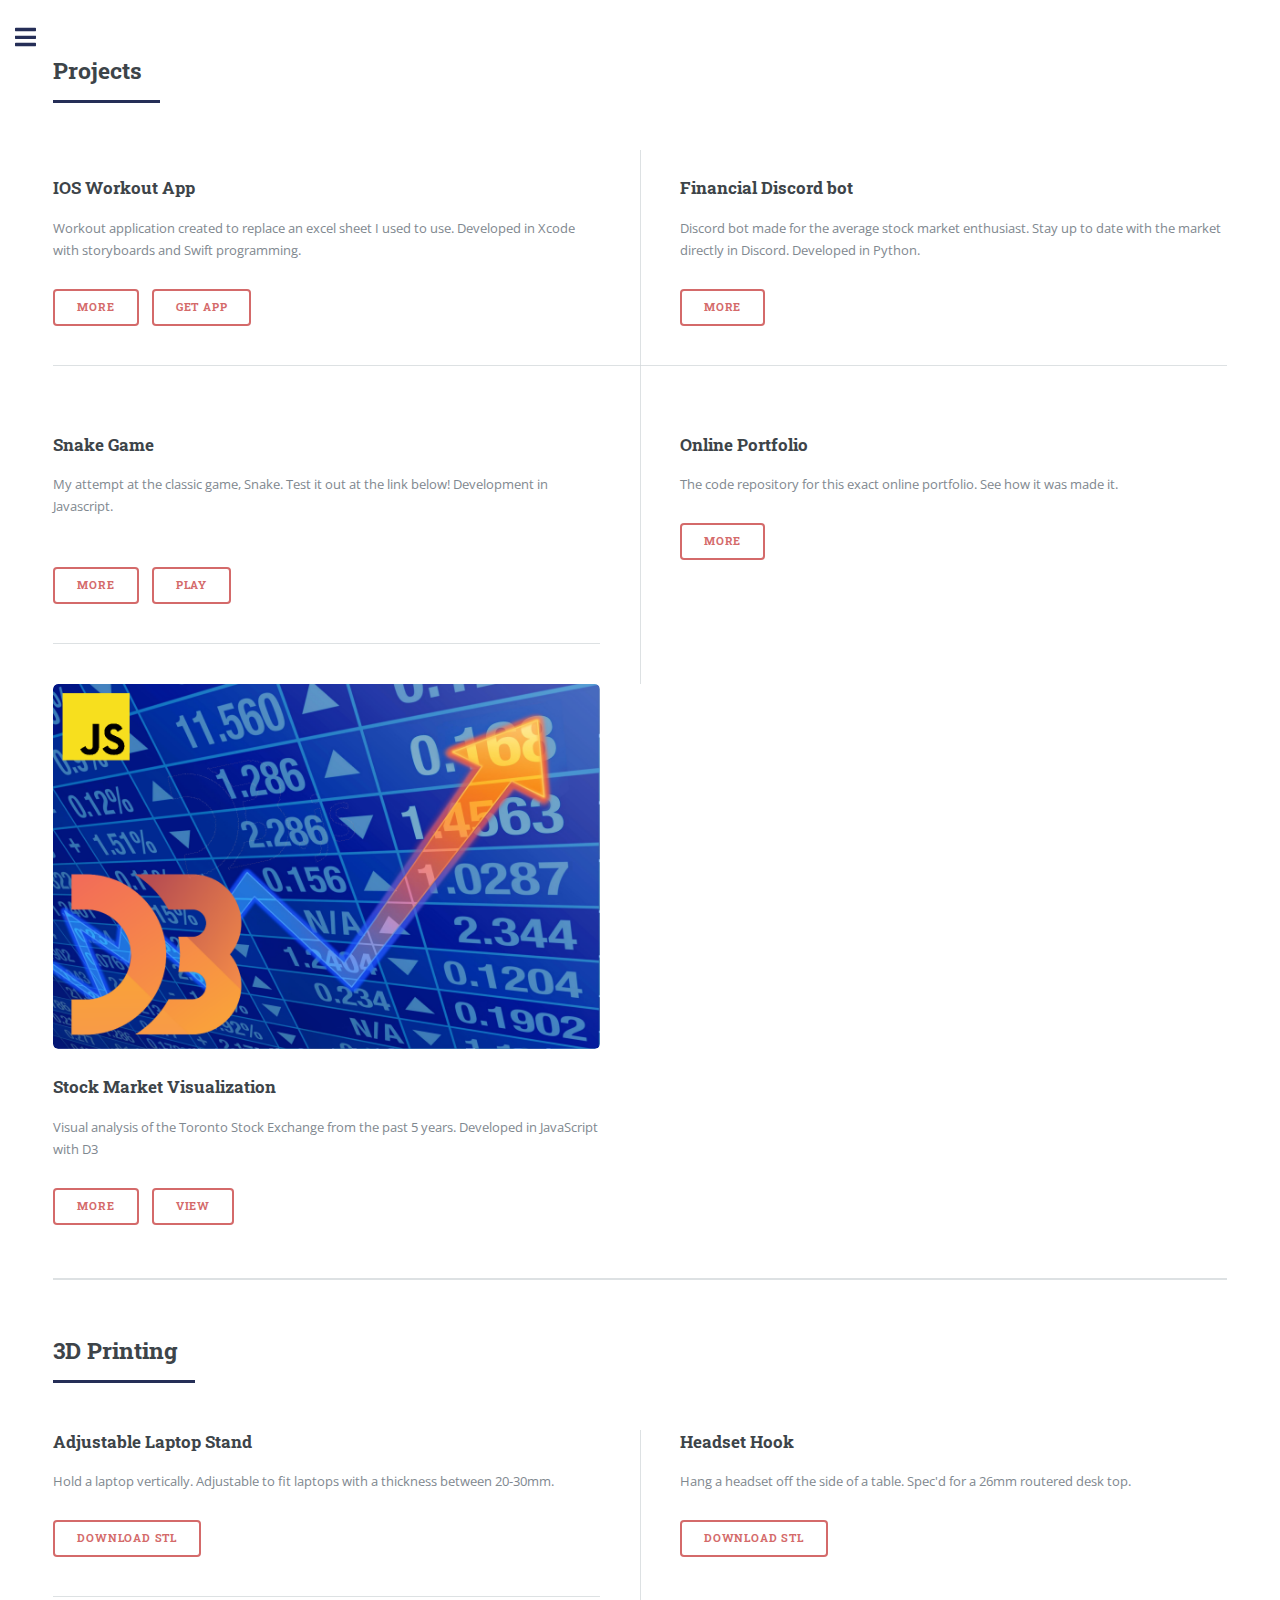
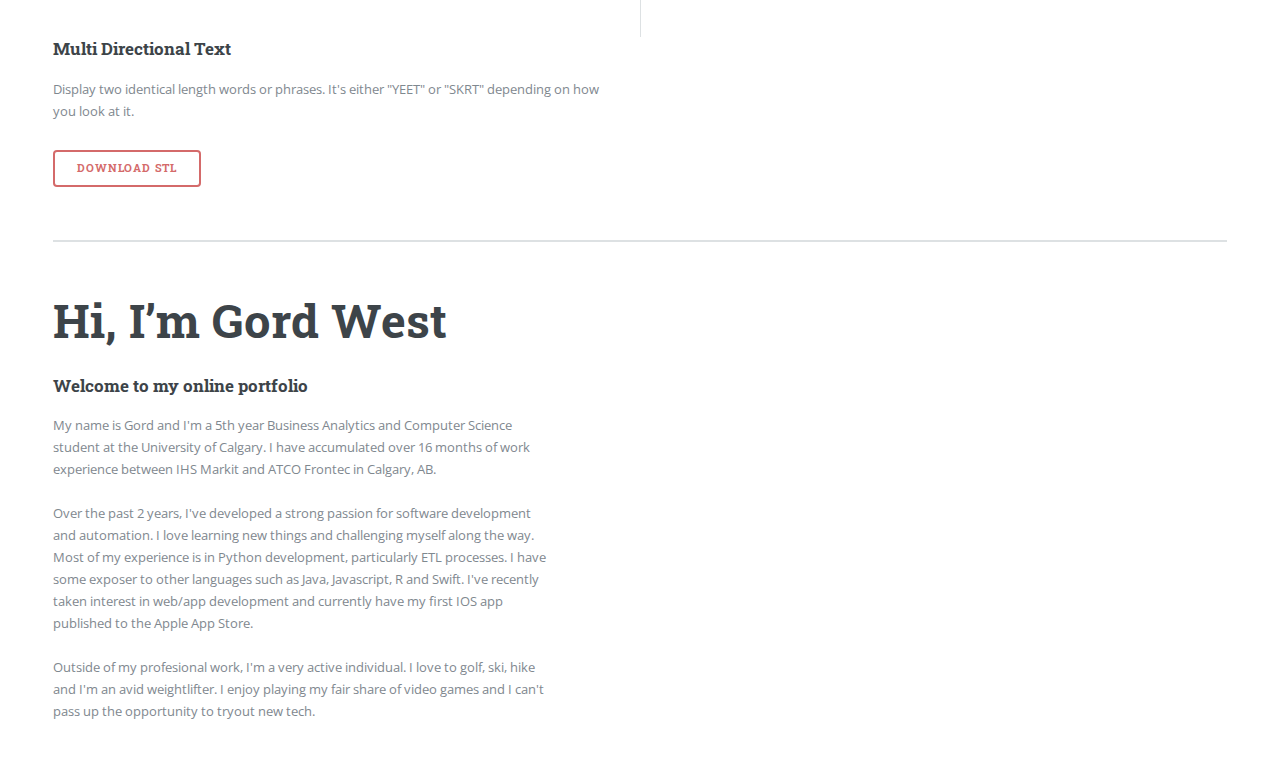
==== commit f459c056: "removed email from sidebar" ====
--- a/index.html
+++ b/index.html
@@ -83,18 +83,15 @@
 					<div class="posts">
 						<article>
 							<!-- <a href="" class="image"><img src="assets/images/Macbook(16in) Vertical Stand.png" alt="" /></a> -->
-							<div id="model"><model-viewer src="assets/glb/Adjustable Stand (Combined).glb" auto-rotate="" camera-controls=""> </model-viewer></div>
-							<br>
+							<model-viewer src="assets/glb/Adjustable Stand (Combined).glb" auto-rotate="" camera-controls=""> </model-viewer>
 							<h3>Adjustable Laptop Stand</h3>
-							<p>Holds a laptop vertically. Adjustable to fit laptops with a thickness between 20-30mm.
-							</p>
+							<p>Hold a laptop vertically. Adjustable to fit laptops with a thickness between 20-30mm.</p>
 							<ul class="actions">
 								<li><a href="assets/stl/Adjustable Laptop Stand.zip" class="button">Download Stl</a></li>
 							</ul>
 						</article>
 						<article>
-							<div id="model"><model-viewer src="assets/glb/Headset Hook.glb" auto-rotate="" camera-controls=""> </model-viewer></div>
-							<br>
+							<model-viewer src="assets/glb/Headset Hook.glb" auto-rotate="" camera-controls=""> </model-viewer>
 							<h3>Headset Hook</h3>
 							<p>Hang a headset off the side of a table. Spec'd for a 26mm routered desk top.</p>
 							<ul class="actions">
@@ -102,12 +99,11 @@
 							</ul>
 						</article>
 						<article>
-							<div id="model"><model-viewer src="assets/glb/yeetskrt.glb" auto-rotate="" camera-controls=""> </model-viewer></div
-							<br>
+							<model-viewer src="assets/glb/yeetskrt.glb" auto-rotate="" camera-controls=""> </model-viewer>
 							<h3>Multi Directional Text</h3>
-							<p>Displays two identical length words or phrases. It's either "YEET" or "SKRT" depending on how you look at it.</p>
+							<p>Display two identical length words or phrases. It's either "YEET" or "SKRT" depending on how you look at it.</p>
 							<ul class="actions">
-								<li><a href="assets/stl/Coasters.zip" class="button">Download Stl</a></li>
+								<li><a href="assets/stl/" class="button">Download Stl</a></li>
 							</ul>
 						</article>
 					</div>
@@ -164,10 +160,7 @@
 					<p>I am always looking for new connections as well as feedback or suggestions. Thank you for taking
 						the time to view my online protfolio and have a great day. Cheers!</p>
 					<ul class="contact">
-						<li class="icon solid fa-envelope"><a href="mailto:gordpwest@gmail.com">gordpwest@gmail.com</a>
-						</li>
-						<li class="icon brands fa-linkedin"><a
-								href="https://www.linkedin.com/in/gordonwest154690/">LinkedIn</a></li>
+						<li class="icon brands fa-linkedin"><a href="https://www.linkedin.com/in/gordonwest154690/">LinkedIn</a></li>
 						<li class="icon brands fa-github"><a href="https://github.com/gordwest">GitHub</a></li>
 						<li class="icon solid fa-home">Calgary, AB</li>
 					</ul>
